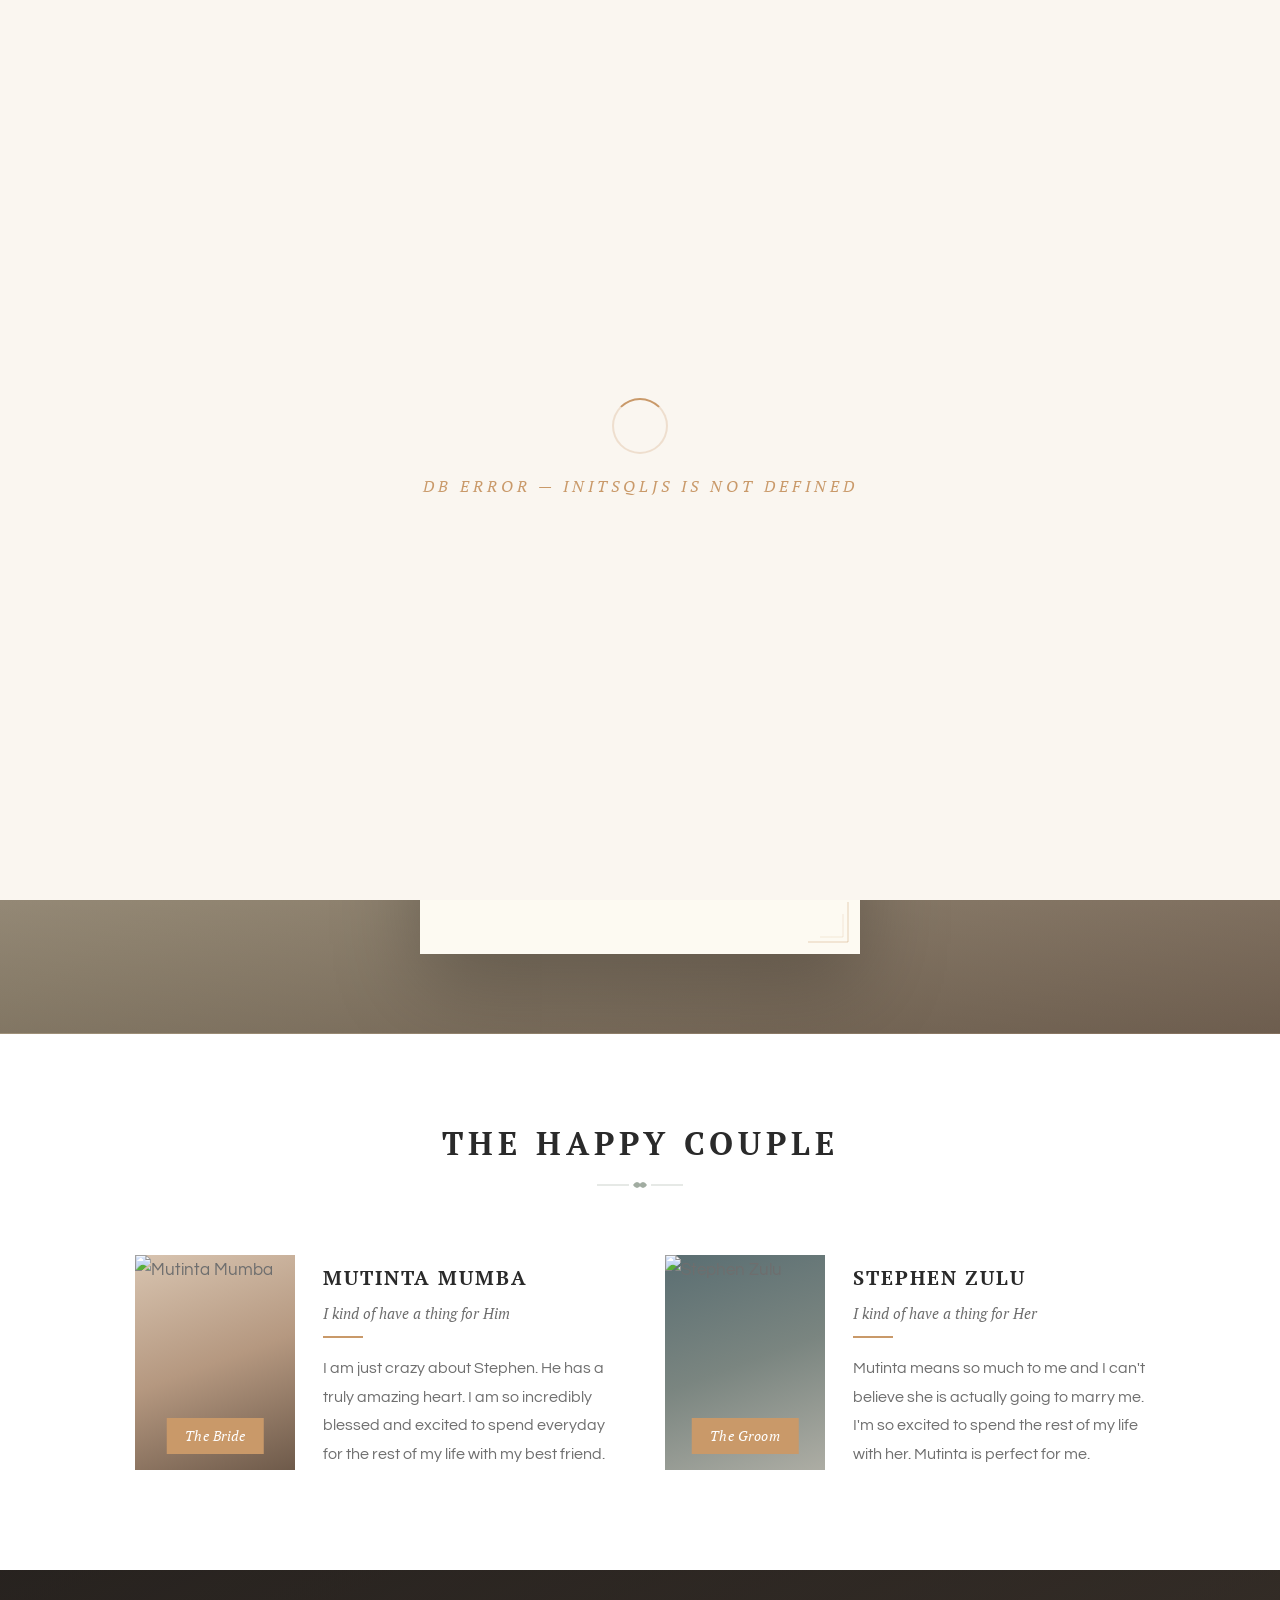
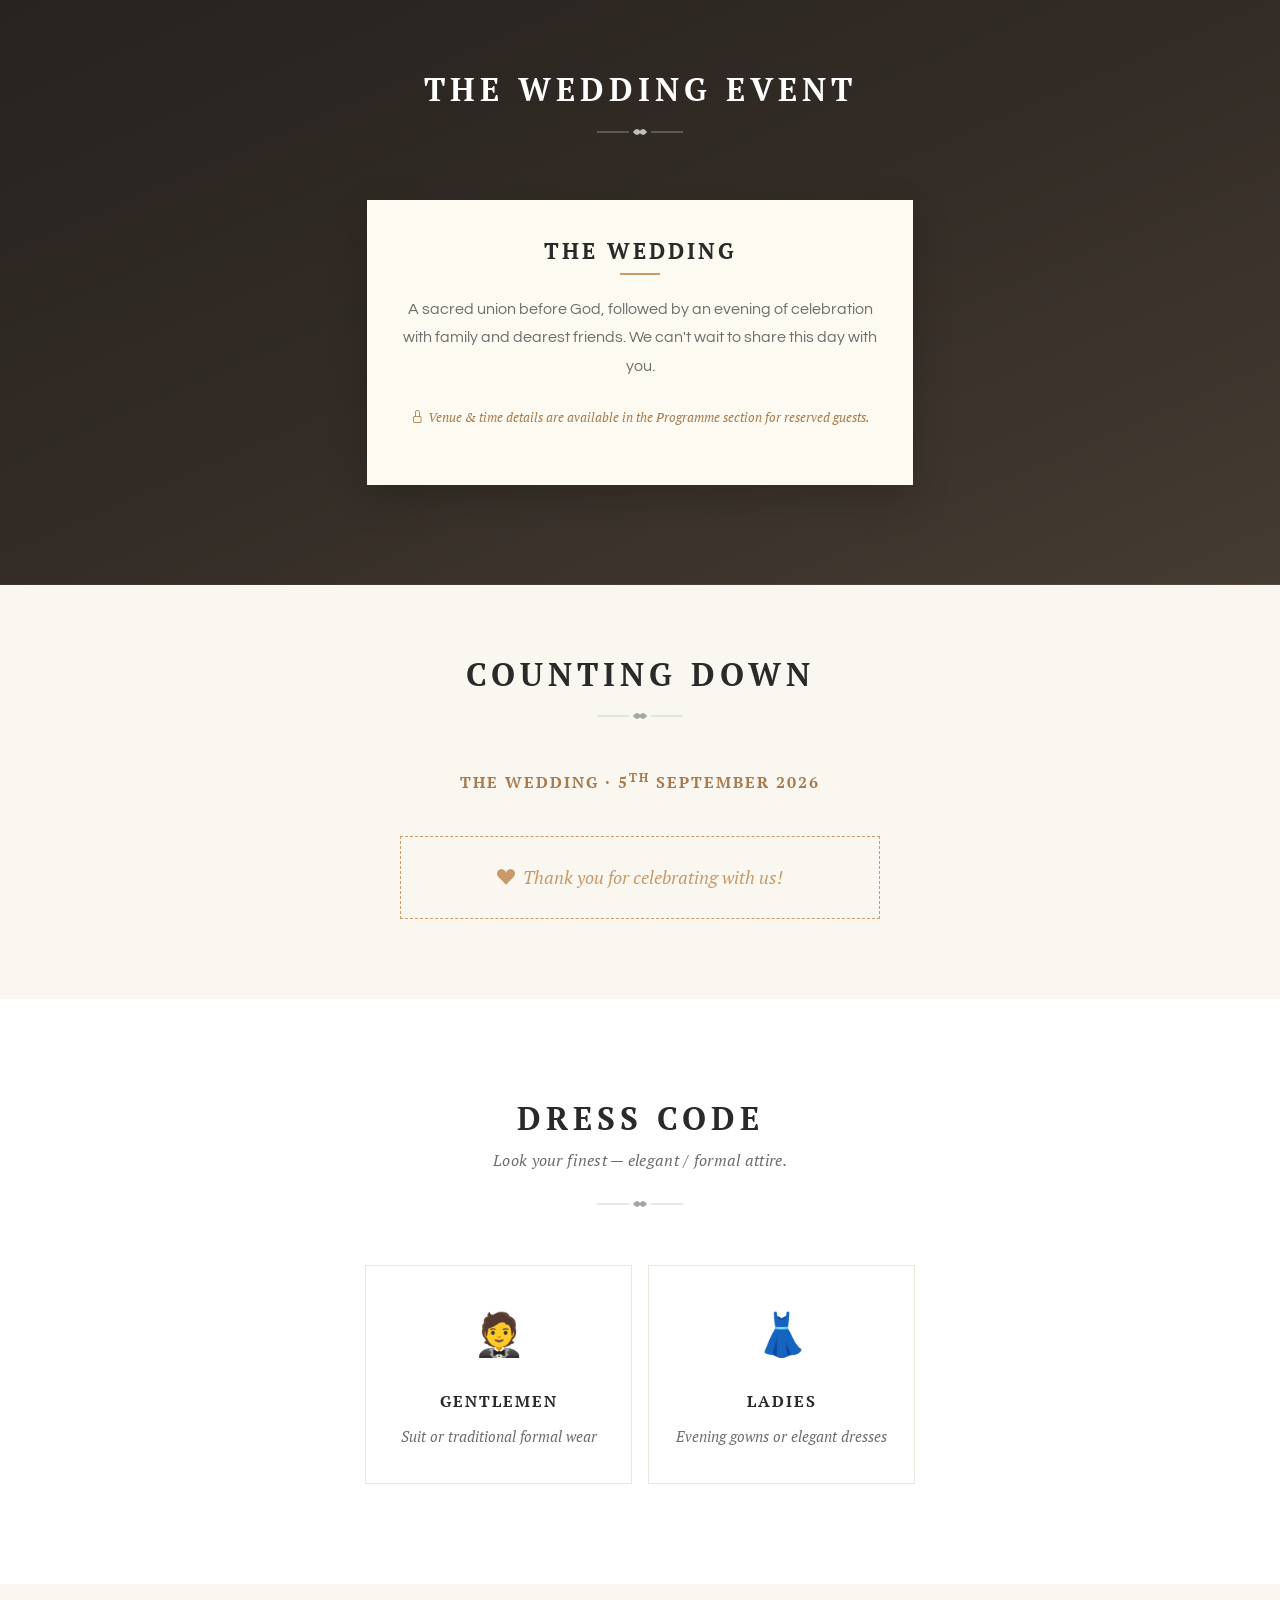
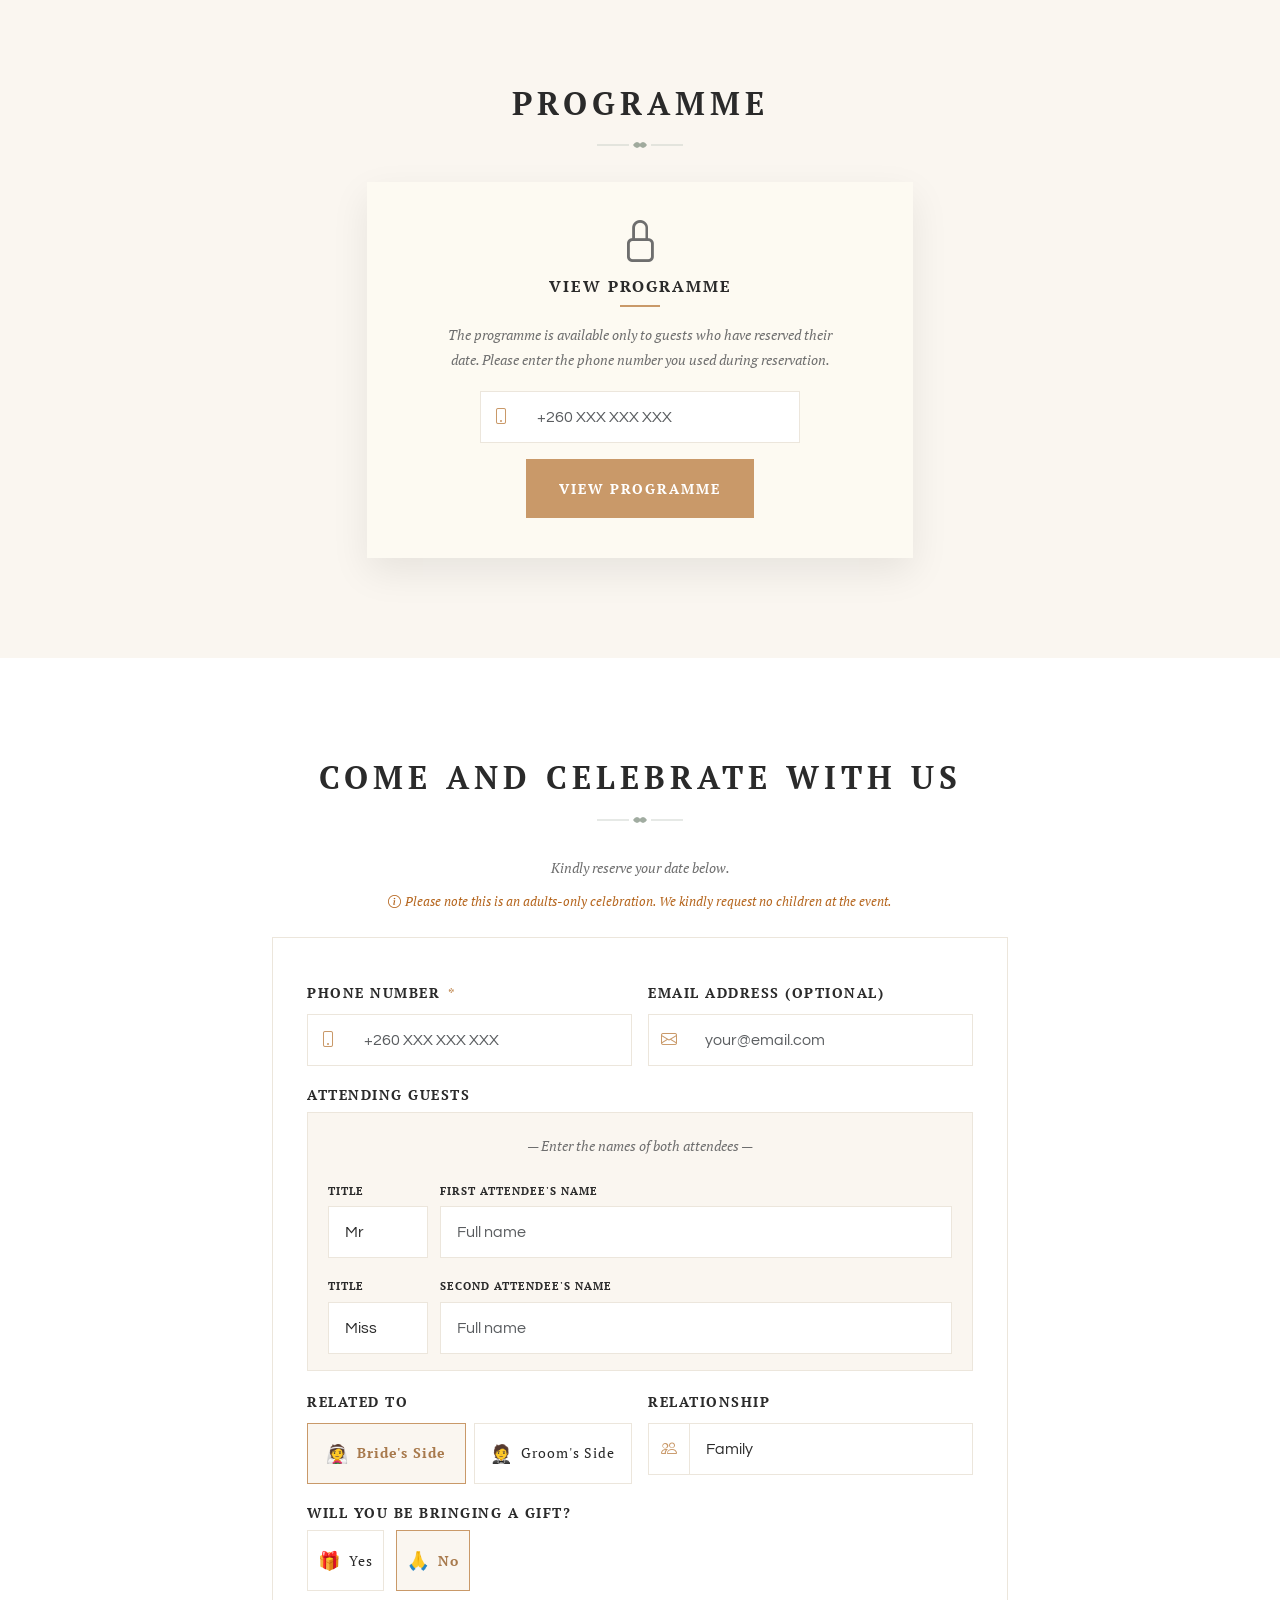
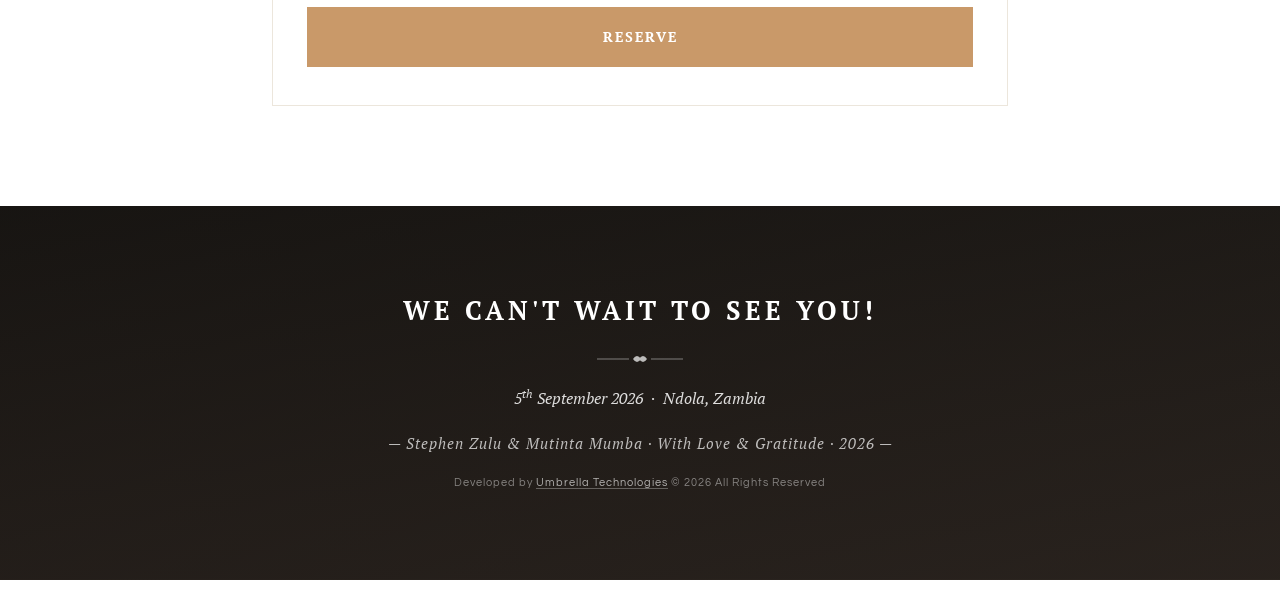
==== index.html @ ab53c2b1 "footer update" ====
<!DOCTYPE html>
<html lang="en">
<head>
<meta charset="UTF-8"/>
<meta name="viewport" content="width=device-width, initial-scale=1.0"/>
<title>Stephen &amp; Mutinta — We Are Getting Married</title>

<!-- Favicon -->
<link rel="icon" type="image/svg+xml" href="data:image/svg+xml,%3Csvg xmlns='http://www.w3.org/2000/svg' viewBox='0 0 64 64'%3E%3Crect width='64' height='64' rx='8' fill='%23faf6f0'/%3E%3Cpath d='M16,18 C12,18 9,21 9,25 C9,29 13,31 17,32 C21,33 24,35 24,39 C24,43 21,45 17,45 C14,45 11,43 10,40' fill='none' stroke='%23c99969' stroke-width='3.2' stroke-linecap='round'/%3E%3Cline x1='31' y1='18' x2='31' y2='46' stroke='%23c99969' stroke-width='3.2' stroke-linecap='round'/%3E%3Cpath d='M31,18 L38,30 L45,18' fill='none' stroke='%23c99969' stroke-width='3' stroke-linecap='round' stroke-linejoin='round'/%3E%3Cline x1='45' y1='18' x2='45' y2='46' stroke='%23c99969' stroke-width='3.2' stroke-linecap='round'/%3E%3C/svg%3E"/>

<meta name="theme-color" content="#faf6f0"/>
<meta name="apple-mobile-web-app-title" content="S &amp; M 2026"/>

<!-- Fonts: PT Serif (display) + Questrial (body) + Sacramento (signature script logo) -->
<link rel="preconnect" href="https://fonts.googleapis.com"/>
<link rel="preconnect" href="https://fonts.gstatic.com" crossorigin/>
<link href="https://fonts.googleapis.com/css2?family=PT+Serif:ital,wght@0,400;0,700;1,400;1,700&family=Questrial&family=Sacramento&display=swap" rel="stylesheet"/>
<!-- Bootstrap 5 -->
<link href="https://cdn.jsdelivr.net/npm/bootstrap@5.3.3/dist/css/bootstrap.min.css" rel="stylesheet"/>
<link href="https://cdn.jsdelivr.net/npm/bootstrap-icons@1.11.3/font/bootstrap-icons.min.css" rel="stylesheet"/>
<!-- Wedding Styles -->
<link rel="stylesheet" href="wedding.css"/>
</head>
<body>

<div class="petals" id="petals"></div>

<div id="loading-overlay">
  <div class="loader-ring"></div>
  <div class="loader-text">Initialising</div>
</div>

<!-- ══════════════════════════════════════
  PAGE: LANDING — One-Page Scroll
══════════════════════════════════════ -->
<div class="page active" id="page-landing">

  <!-- ═════ FIXED TOP NAVBAR — script logo center, links flanking ═════ -->
  <header class="dahlia-nav fixed-top" id="dahlia-nav">
    <div class="container-fluid px-3 px-lg-4">
      <div class="d-flex align-items-center justify-content-between" style="height:78px;gap:16px;">

        <!-- Left links (desktop) -->
        <nav class="dn-links d-none d-lg-flex align-items-center" style="flex:1;justify-content:flex-end;">
          <a href="#the-couple" class="dn-link active">The Couple</a>
          <a href="#the-wedding-event" class="dn-link">Event</a>
        </nav>

        <!-- Centered script logo -->
        <a href="#hero" class="dn-logo">
          We <span class="logo-tiny">are</span>
          <svg class="logo-mini-leaf" width="22" height="14" viewBox="0 0 22 14" aria-hidden="true">
            <g fill="#9ab09a" opacity=".75">
              <path d="M2,7 Q5,2 9,7 Q5,12 2,7 Z"/>
              <path d="M9,7 Q12,2 16,7 Q12,12 9,7 Z"/>
              <path d="M16,7 Q19,2 21,7 Q19,12 16,7 Z"/>
            </g>
          </svg>
          getting <em style="font-style:italic;">Married</em>
        </a>

        <!-- Right links (desktop) -->
        <nav class="dn-links d-none d-lg-flex align-items-center" style="flex:1;justify-content:flex-start;">
          <a href="#dress-code" class="dn-link">Dress Code</a>
          <a href="#programme-section" class="dn-link">Programme</a>
          <a href="#rsvp-section" class="dn-link">RSVP</a>
        </nav>

        <button class="dn-toggler d-lg-none" id="dn-toggler" aria-label="Menu" onclick="toggleNav()">
          <span></span><span></span><span></span>
        </button>
      </div>
    </div>
    <!-- Mobile dropdown -->
    <div class="dn-mobile" id="dn-mobile">
      <a href="#the-couple" onclick="closeNav()">The Couple</a>
      <a href="#the-wedding-event" onclick="closeNav()">Event</a>
      <a href="#dress-code" onclick="closeNav()">Dress Code</a>
      <a href="#programme-section" onclick="closeNav()">Programme</a>
      <a href="#rsvp-section" onclick="closeNav()">RSVP</a>
    </div>
  </header>

  <!-- ═════ HERO — invitation card with hexagonal photo ═════ -->
  <section id="hero" class="dahlia-hero">
    <div class="hero-container">
      <div class="hero-card">

        <!-- Two-laurel divider -->
        <div class="laurel-divider">
          <svg viewBox="0 0 90 14" aria-hidden="true">
            <g fill="#9ab09a" opacity=".75">
              <path d="M30,7 Q34,2 38,7 Q34,12 30,7 Z"/>
              <path d="M38,7 Q42,2 46,7 Q42,12 38,7 Z"/>
              <path d="M46,7 Q50,2 54,7 Q50,12 46,7 Z"/>
              <path d="M54,7 Q58,2 62,7 Q58,12 54,7 Z"/>
            </g>
            <path d="M2,7 L26,7 M64,7 L88,7" stroke="#c0c8c0" stroke-width=".7" fill="none"/>
          </svg>
        </div>

        <!-- Hexagonal photo with painted brushstroke backdrop -->
        <div class="couple-photo-hex">

          <!-- Brushstroke backdrop -->
          <svg class="brush" viewBox="0 0 215 235" aria-hidden="true" preserveAspectRatio="xMidYMid meet">
            <defs>
              <filter id="rough" x="-20%" y="-20%" width="140%" height="140%">
                <feTurbulence type="fractalNoise" baseFrequency=".9" numOctaves="2" seed="3"/>
                <feDisplacementMap in="SourceGraphic" scale="3"/>
              </filter>
            </defs>
            <g filter="url(#rough)" fill="#aac0c0" opacity=".55">
              <path d="M30,30 C20,55 18,90 25,130 C32,165 50,200 95,205 C140,210 175,180 185,140 C195,100 188,60 165,40 C140,18 100,15 60,20 C45,22 35,25 30,30 Z"/>
            </g>
            <g fill="#aac0c0" opacity=".4">
              <path d="M40,40 C32,65 30,95 38,128 C46,158 65,188 100,190 C135,192 165,165 172,135 C179,105 173,72 155,55 C135,38 105,38 70,42 C55,42 45,40 40,40 Z"/>
            </g>
          </svg>

          <!-- Hex frame with photo -->
          <div class="hex-frame">
            <div class="hex-img" id="hero-couple-photo">
              <img src="img/hero.jpg" alt="Stephen and Mutinta" loading="eager"/>
            </div>
          </div>

          <!-- Tiny scattered hearts -->
          <div class="tiny-hearts" aria-hidden="true">
            <span class="h1"><i class="bi bi-suit-heart-fill"></i></span>
            <span class="h2"><i class="bi bi-suit-heart-fill"></i></span>
            <span class="h3"><i class="bi bi-suit-heart-fill"></i></span>
            <span class="h4"><i class="bi bi-suit-heart-fill"></i></span>
            <span class="h5"><i class="bi bi-suit-heart-fill"></i></span>
          </div>
        </div>

        <!-- Couple names with ampersand ornament -->
        <div class="couple-names-row">
          <h2>Stephen</h2>
          <span class="couple-amp-orn" aria-label="and">
            <svg viewBox="0 0 38 28" aria-hidden="true">
              <g fill="none" stroke="#c99969" stroke-width="1" stroke-linecap="round">
                <path d="M4,14 Q9,8 14,14 Q9,20 4,14 Z" fill="#c99969" opacity=".55"/>
                <path d="M24,14 Q29,8 34,14 Q29,20 24,14 Z" fill="#c99969" opacity=".55"/>
                <path d="M14,14 L24,14" stroke-width="1.5"/>
              </g>
            </svg>
          </span>
          <h2>Mutinta</h2>
        </div>

        <p class="hero-tagline">
           wedding ceremony &amp; reception.
        </p>

        <!-- Filigree ornament -->
        <div class="filigree-divider">
          <svg viewBox="0 0 100 18" aria-hidden="true">
            <g fill="none" stroke="#c99969" stroke-width=".8" stroke-linecap="round">
              <path d="M10,9 Q22,2 34,9 Q46,16 50,9 Q54,2 66,9 Q78,16 90,9"/>
              <circle cx="50" cy="9" r="1.5" fill="#c99969"/>
            </g>
          </svg>
        </div>

        <p class="text-center mt-3" style="font-family:'PT Serif',serif;font-style:italic;font-size:13px;color:var(--gold-dark);letter-spacing:1.5px;">
          5<sup>th</sup> September 2026 &nbsp;·&nbsp; Lusaka
        </p>

      </div>
    </div>
  </section>

  <!-- ═════ THE HAPPY COUPLE ═════ -->
  <section class="wsection" id="the-couple">
    <div class="container">
      <div class="row mb-2">
        <div class="col-12 text-center">
          <h2 class="section-title">The Happy Couple</h2>
         <span class="section-divider"><i></i></span>
        </div>
      </div>

      <div class="couple-pair-row">

        <!-- BRIDE block (left) -->
        <div class="couple-block">
          <div class="couple-block-img bride">
            <img src="img/bride.jpg" alt="Mutinta Mumba" loading="lazy"/>
            <span class="badge-role">The Bride</span>
          </div>
          <div class="couple-block-text">
            <div class="couple-name-h">Mutinta Mumba</div>
            <div class="couple-tag-i">I kind of have a thing for Him</div>
            <span class="couple-rule"></span>
            <p class="couple-bio">
              I am just crazy about Stephen. He has a truly amazing heart. I am so incredibly blessed and excited
              to spend everyday for the rest of my life with my best friend.
            </p>
          </div>
        </div>

        <!-- GROOM block (right) -->
        <div class="couple-block">
          <div class="couple-block-img groom">
            <img src="img/groom.jpg" alt="Stephen Zulu" loading="lazy"/>
            <span class="badge-role">The Groom</span>
          </div>
          <div class="couple-block-text">
            <div class="couple-name-h">Stephen Zulu</div>
            <div class="couple-tag-i">I kind of have a thing for Her</div>
            <span class="couple-rule"></span>
            <p class="couple-bio">
              Mutinta means so much to me and I can't believe she is actually going to marry me. I'm so excited
              to spend the rest of my life with her. Mutinta is perfect for me.
            </p>
          </div>
        </div>

      </div>
    </div>
  </section>

  <!-- ═════ THE WEDDING EVENT — full-bleed dark photo, white cards ═════ -->
  <section class="wsection-hero" id="the-wedding-event">
    <div class="container position-relative" style="z-index:2;">
      <div class="row mb-5">
        <div class="col-12 text-center">
          <h2 class="section-title">The Wedding Event</h2>
         <span class="section-divider divider-light"><i></i></span>
        </div>
      </div>

      <div class="row g-4 justify-content-center">

        <div class="col-md-7 col-lg-6">
          <div class="event-card">
            <h3 class="event-card-title">The Wedding</h3>
            <span class="event-card-rule"></span>
            <p class="event-card-sub">
              A sacred union before God, followed by an evening of celebration with family
              and dearest friends. We can't wait to share this day with you.
            </p>

            <p class="font-alt fst-italic mt-2" style="font-size:13px;color:var(--gold-dark);">
              <i class="bi bi-lock me-1"></i>Venue &amp; time details are available in the Programme section for reserved guests.
            </p>
          </div>
        </div>

      </div>
    </div>
  </section>

  <!-- ═════ COUNTDOWN STRIP — wedding day ═════ -->
  <section class="dh-countdown-strip">
    <div class="container">
      <div class="row">
        <div class="col-12 text-center">
          <h2 class="section-title">Counting Down</h2>
          <span class="section-divider"><i></i></span>
        </div>
      </div>

      <!-- Wedding countdown -->
      <div class="row mt-4">
        <div class="col-12 text-center">
          <div class="countdown-event-label">The Wedding &middot; 5<sup>th</sup> September 2026</div>
        </div>
        <div class="col-12">
          <div class="countdown-wrap" id="countdown-wrap-wedding">
            <div class="countdown-box"><div class="countdown-num" id="cd-w-days">--</div><div class="countdown-label">Days</div></div>
            <div class="countdown-box"><div class="countdown-num" id="cd-w-hours">--</div><div class="countdown-label">Hours</div></div>
            <div class="countdown-box"><div class="countdown-num" id="cd-w-mins">--</div><div class="countdown-label">Minutes</div></div>
            <div class="countdown-box"><div class="countdown-num" id="cd-w-secs">--</div><div class="countdown-label">Seconds</div></div>
          </div>
          <div class="countdown-passed" id="cd-w-passed" style="display:none;">
            <i class="bi bi-suit-heart-fill me-2"></i>Thank you for celebrating with us!
          </div>
        </div>
      </div>

    </div>
  </section>

  <!-- ═════ DRESS CODE ═════ -->
  <section class="wsection" id="dress-code">
    <div class="container">
      <div class="row mb-2">
        <div class="col-12 text-center">
          <h2 class="section-title">Dress Code</h2>
          <span class="section-eyebrow d-block mt-2">Look your finest — elegant / formal attire.</span>
          <span class="section-divider"><i></i></span>
        </div>
      </div>
      <div class="row justify-content-center g-3 mt-4">
        <div class="col-6 col-md-4 col-lg-3">
          <div class="dress-card">
            <span class="dress-icon">🤵</span>
            <span class="dress-title">Gentlemen</span>
            <span class="dress-desc">Suit or traditional formal wear</span>
          </div>
        </div>
        <div class="col-6 col-md-4 col-lg-3">
          <div class="dress-card">
            <span class="dress-icon">👗</span>
            <span class="dress-title">Ladies</span>
            <span class="dress-desc">Evening gowns or elegant dresses</span>
          </div>
        </div>
      </div>
    </div>
  </section>

  <!-- ═════ PROGRAMME ═════ -->
  <section class="wsection wsection-cream" id="programme-section">
    <div class="container">
      <div class="row mb-2">
        <div class="col-12 text-center">
          <h2 class="section-title">Programme</h2>
          <span class="section-divider"><i></i></span>
        </div>
      </div>

      <!-- Phone verification gate -->
      <div id="programme-gate" class="row justify-content-center mt-3">
        <div class="col-md-8 col-lg-6">
          <div class="programme-card text-center">
            <div style="font-size:42px;line-height:1;margin-bottom:12px;"><i class="bi bi-lock"></i></div>
            <h3 class="programme-card-title" style="font-size:16px;letter-spacing:2px;">View Programme</h3>
            <span class="programme-card-rule"></span>
            <p class="font-alt fst-italic" style="font-size:13.5px;color:var(--body-text);max-width:400px;margin:0 auto 18px;">
              The programme is available only to guests who have reserved their date. Please enter the phone number you used during reservation.
            </p>
            <div class="msg error mb-3" id="prog-error"></div>
            <div class="input-group mb-3" style="max-width:320px;margin:0 auto;">
              <span class="input-group-text"><i class="bi bi-phone"></i></span>
              <input type="tel" class="form-control" id="prog-phone" placeholder="+260 XXX XXX XXX"/>
            </div>
            <button class="btn-wedding" onclick="handleViewProgramme()">View Programme</button>
          </div>
        </div>
      </div>

      <!-- Programme content (hidden until verified) -->
      <div id="programme-content" class="row g-4 justify-content-center mt-3" style="display:none;">

        <div class="col-12 text-center mb-2">
          <p class="font-alt fst-italic" style="font-size:13.5px;color:var(--body-text);">
            Welcome, <strong id="prog-guest-name">Guest</strong>. Here is the programme for the day.
          </p>
          <button class="btn-outline-sm" onclick="handleLockProgramme()"><i class="bi bi-lock me-1"></i>Lock</button>
        </div>

        <!-- Marriage Ceremony Programme -->
        <div class="col-md-6 col-lg-5">
          <div class="programme-card">
            <h3 class="programme-card-title">Marriage Ceremony</h3>
            <span class="programme-card-rule"></span>
            <p class="programme-couple-names">Stephen Zulu &amp; Mutinta Mumba</p>

            <div class="programme-meta">
              <div><i class="bi bi-calendar-event me-1"></i>5<sup>th</sup> September 2025</div>
              <div><i class="bi bi-clock me-1"></i>09:00 hrs</div>
            </div>

            <div class="programme-venue">
              <div><i class="bi bi-geo-alt me-1"></i>Reformed Church of Zambia, Ndola</div>
            </div>

            <div class="programme-theme">
              <em>"Two Hearts, One Love, One Journey in God"</em>
            </div>

            <div class="programme-heading"><span>Order of Ceremony</span></div>

            <ul class="programme-list">
              <li><span class="prog-item">Arrival of Guests</span><span class="prog-time">09:00 hrs</span></li>
              <li><span class="prog-item">Processional (Entrance of Bridal Party)</span><span class="prog-time">09:15 hrs</span></li>
              <li><span class="prog-item">Opening Prayer</span><span class="prog-time">09:15 hrs</span></li>
              <li><span class="prog-item">Welcome Remarks</span><span class="prog-time">09:20 hrs</span></li>
              <li><span class="prog-item">Praise &amp; Worship</span><span class="prog-time">09:25 hrs</span></li>
              <li><span class="prog-item">Scripture Reading</span><span class="prog-time">09:30 hrs</span></li>
              <li><span class="prog-item">Marriage Exhortation</span><span class="prog-time">09:45 hrs</span></li>
              <li><span class="prog-item">Declaration of Intent</span><span class="prog-time">09:50 hrs</span></li>
              <li><span class="prog-item">Exchange of Vows &amp; Rings</span><span class="prog-time">10:00 hrs</span></li>
              <li><span class="prog-item">Pronouncement of Blessing</span><span class="prog-time">10:10 hrs</span></li>
              <li><span class="prog-item">Signing of Certificate</span><span class="prog-time">10:15 hrs</span></li>
              <li><span class="prog-item">Vote of Thanks</span><span class="prog-time">10:20 hrs</span></li>
              <li><span class="prog-item">Closing Prayer &amp; Benediction</span><span class="prog-time">10:25 hrs</span></li>
            </ul>
          </div>
        </div>

        <!-- Come Together Programme -->
        <div class="col-md-6 col-lg-5">
          <div class="programme-card">
            <h3 class="programme-card-title">Come Together</h3>
            <span class="programme-card-rule"></span>
            <p class="programme-couple-names">Stephen Zulu &amp; Mutinta Mumba</p>

            <div class="programme-meta">
              <div><i class="bi bi-calendar-event me-1"></i>5<sup>th</sup> September 2025</div>
              <div><i class="bi bi-clock me-1"></i>16:00 hrs</div>
            </div>

            <div class="programme-theme">
              <em>"Two Families, One Love, One Future"</em>
            </div>

            <div class="programme-heading"><span>Order of Program</span></div>

            <ul class="programme-list">
              <li><span class="prog-item">Arrival of Guests</span><span class="prog-time">16:00 hrs</span></li>
              <li><span class="prog-item">Opening Prayer</span><span class="prog-time">16:30 hrs</span></li>
              <li><span class="prog-item">Welcome Remarks</span><span class="prog-time">16:40 hrs</span></li>
              <li><span class="prog-item">Introduction of Families</span><span class="prog-time">16:50 hrs</span></li>
              <li><span class="prog-item">Ice Breaker / Interaction Session</span><span class="prog-time">17:20 hrs</span></li>
              <li><span class="prog-item">Short Word / Encouragement</span><span class="prog-time">17:50 hrs</span></li>
              <li><span class="prog-item">Cultural Exchange / Traditions</span><span class="prog-time">18:10 hrs</span></li>
              <li><span class="prog-item">Open Floor (Messages &amp; Well Wishes)</span><span class="prog-time">18:30 hrs</span></li>
              <li><span class="prog-item">Dinner / Refreshments</span><span class="prog-time">19:00 hrs</span></li>
              <li><span class="prog-item">Couple Appreciation / Gift Presentation</span><span class="prog-time">20:00 hrs</span></li>
              <li><span class="prog-item">Vote of Thanks</span><span class="prog-time">20:20 hrs</span></li>
              <li><span class="prog-item">Closing Prayer</span><span class="prog-time">20:30 hrs</span></li>
              <li><span class="prog-item">Fellowship &amp; Networking</span><span class="prog-time">20:40 hrs</span></li>
            </ul>
          </div>
        </div>

      </div>
    </div>
  </section>

  <!-- ═════ RSVP / RESERVE A DATE ═════ -->
  <section class="wsection" id="rsvp-section">
    <div class="container">
      <div class="row mb-2">
        <div class="col-12 text-center">
          <h2 class="section-title">Come and Celebrate With Us</h2>
         <span class="section-divider"><i></i></span>
          <p class="font-alt fst-italic mt-3" style="font-size:13.5px;color:var(--body-text);max-width:540px;margin:14px auto 0;">
            Kindly reserve your date below.
          </p>
          <p class="font-alt fst-italic mt-2" style="font-size:13px;color:#b5651d;max-width:540px;margin:6px auto 0;">
            <i class="bi bi-info-circle me-1"></i>Please note this is an adults-only celebration. We kindly request no children at the event.
          </p>
        </div>
      </div>

      <div class="row justify-content-center mt-4">
        <div class="col-md-10 col-lg-8">

          <div class="rsvp-card">

            <!-- ══ REGISTER PANE ══ -->
            <div class="rsvp-pane active" id="rsvp-pane-register">
              <div class="msg error mb-3" id="reg-error"></div>

              <div class="row g-3 mb-3">
                <div class="col-md-6">
                  <label class="form-label">Phone Number <span class="req">*</span></label>
                  <div class="input-group">
                    <span class="input-group-text"><i class="bi bi-phone"></i></span>
                    <input type="tel" class="form-control" id="reg-phone" placeholder="+260 XXX XXX XXX" required/>
                  </div>
                </div>
                <div class="col-md-6">
                  <label class="form-label">Email Address (Optional)</label>
                  <div class="input-group">
                    <span class="input-group-text"><i class="bi bi-envelope"></i></span>
                    <input type="email" class="form-control" id="reg-email" placeholder="your@email.com" />
                  </div>
                </div>
              </div>

              <label class="form-label d-block mb-1">Attending Guests</label>
              <div class="attendees-block mb-3">
                <span class="att-heading">— Enter the names of both attendees —</span>
                <div class="attendee-row">
                  <div>
                    <label class="form-label">Title</label>
                    <select class="form-select form-select-sm" id="att1-title">
                      <option value="Mr">Mr</option><option value="Mrs">Mrs</option>
                      <option value="Miss">Miss</option><option value="Dr">Dr</option><option value="Prof">Prof</option>
                    </select>
                  </div>
                  <div>
                    <label class="form-label">First Attendee's Name</label>
                    <input type="text" class="form-control form-control-sm" id="att1-name" placeholder="Full name"/>
                  </div>
                </div>
                <div class="attendee-row">
                  <div>
                    <label class="form-label">Title</label>
                    <select class="form-select form-select-sm" id="att2-title">
                      <option value="Mr">Mr</option><option value="Mrs">Mrs</option>
                      <option value="Miss" selected>Miss</option><option value="Dr">Dr</option><option value="Prof">Prof</option>
                    </select>
                  </div>
                  <div>
                    <label class="form-label">Second Attendee's Name</label>
                    <input type="text" class="form-control form-control-sm" id="att2-name" placeholder="Full name"/>
                  </div>
                </div>
              </div>

              <div class="row g-3 mb-3">
                <div class="col-md-6">
                  <label class="form-label">Related To</label>
                  <div class="relation-side">
                    <label class="side-opt">
                      <input type="radio" name="relation-side" value="bride" checked/>
                      <span class="side-card"><span class="side-icon">👰</span>Bride's Side</span>
                    </label>
                    <label class="side-opt">
                      <input type="radio" name="relation-side" value="groom"/>
                      <span class="side-card"><span class="side-icon">🤵</span>Groom's Side</span>
                    </label>
                  </div>
                </div>
                <div class="col-md-6">
                  <label class="form-label">Relationship</label>
                  <div class="input-group">
                    <span class="input-group-text"><i class="bi bi-people"></i></span>
                    <select class="form-select" id="reg-relation-type">
                      <option value="family">Family</option>
                      <option value="friend">Friend</option>
                      <option value="workmate">Workmate</option>
                    </select>
                  </div>
                </div>
              </div>

              <div class="mb-3">
                <label class="form-label d-block mb-1">Will you be bringing a gift?</label>
                <div class="gift-toggle">
                  <label class="side-opt">
                    <input type="radio" name="bringing-gift" value="yes"/>
                    <span class="side-card"><span class="side-icon">🎁</span>Yes</span>
                  </label>
                  <label class="side-opt">
                    <input type="radio" name="bringing-gift" value="no" checked/>
                    <span class="side-card"><span class="side-icon">🙏</span>No</span>
                  </label>
                </div>
                <div id="gift-description-wrap" style="display:none;" class="mt-2">
                  <input type="text" class="form-control form-control-sm" id="reg-gift-description" placeholder="Briefly describe the gift (optional)"/>
                </div>
              </div>

              <div class="d-flex flex-column gap-2">
                <button class="btn-wedding" onclick="handleRegister()">
                  Reserve
                </button>
              </div>
            </div>

            <!-- ══ SUCCESS PANE (post-reservation) ══ -->
            <div class="rsvp-pane" id="rsvp-pane-success">
              <div class="text-center">
                <div style="font-size:54px;line-height:1;margin-bottom:8px;">🎉</div>
                <h3 class="font-alt" style="font-weight:700;color:var(--ink);letter-spacing:2px;text-transform:uppercase;font-size:18px;">Date Reserved</h3>
                <span class="section-divider mt-2"><i></i></span>
                <p class="font-alt fst-italic mb-2 mt-3" style="color:var(--body-text);font-size:14px;">
                  Thank you — your date has been reserved. A confirmation has been sent to your email address.
                </p>
                <div id="email-status-box"></div>
                <p class="font-alt fst-italic mt-3 mb-0" style="color:var(--body-text);font-size:13px;">
                  We can't wait to celebrate with you on 5<sup>th</sup> September 2026.
                </p>
              </div>
            </div>

          </div>
        </div>
      </div>
    </div>
  </section>

  <!-- ═════ FOOTER — dark band with photo BG ═════ -->
  <footer class="dahlia-footer" id="footer">
    <div class="container text-center position-relative" style="z-index:2;">
      <div class="footer-wait">We Can't Wait to See You!</div>
      <span class="section-divider divider-light mt-2 mb-3"><i></i></span>
      <p class="footer-date">5<sup>th</sup> September 2026 &nbsp;·&nbsp; Ndola, Zambia</p>
      <p class="footer-tag mt-3">— Stephen Zulu &amp; Mutinta Mumba · With Love &amp; Gratitude · 2026 —</p>
      <p class="mt-3" style="font-size:11px;color:rgba(255,255,255,.45);letter-spacing:1px;">
        Developed by <a href="https://stephenzulu.github.io/umbrellatechnologies/" target="_blank" rel="noopener" style="color:rgba(255,255,255,.65);text-decoration:none;border-bottom:1px solid rgba(255,255,255,.3);transition:color .2s;" onmouseover="this.style.color='#c99969'" onmouseout="this.style.color='rgba(255,255,255,.65)'">Umbrella Technologies</a> &copy; 2026 All Rights Reserved
      </p>
    </div>
  </footer>

</div>


<!-- ══════════════════════════════════════════════════════════════════
  PAGE: GUEST PORTAL — Personalized post-login view
══════════════════════════════════════════════════════════════════ -->
<div class="page fullpage" id="page-details">
  <div class="details-page">

    <nav class="navbar details-navbar sticky-top">
      <div class="container-fluid">
        <div class="d-flex align-items-center justify-content-between w-100">
          <span class="navbar-brand">Stephen &amp; Mutinta</span>
          <div class="d-flex align-items-center gap-3">
            <span class="nav-user-text d-none d-sm-block" id="nav-user-name">Welcome, Guest</span>
            <button class="btn-signout" onclick="handleLogout()">
              Sign Out
            </button>
          </div>
        </div>
      </div>
    </nav>

    <!-- Welcome hero -->
    <section class="wsection-hero" style="min-height:auto;padding:80px 16px 60px;">
      <div class="container position-relative" style="z-index:2;">
        <div class="row justify-content-center">
          <div class="col-md-10 col-lg-9 col-xl-8">
            <div class="invitation-card">
              <span class="invitation-eyebrow">— Welcome, honoured guest —</span>
              <h1 class="invitation-names" style="font-size:30px;">
                <span id="detail-guest-name">Guest Name</span>
              </h1>
              <span class="section-divider mt-3"><i></i></span>
              <p class="invitation-date">You are invited · 5<sup>th</sup> September 2026 · Lusaka</p>

              <div class="text-center mt-3">
                <span class="contribution-badge" id="detail-contribution-badge">✓ Reserved</span>
              </div>
            </div>
          </div>
        </div>
      </div>
    </section>

    <!-- Your Party -->
    <section class="wsection wsection-cream">
      <div class="container">
        <div class="row mb-2">
          <div class="col-12 text-center">
            <h2 class="section-title">Your Party</h2>
            <span class="section-eyebrow d-block mt-2">Reserved in your name.</span>
            <span class="section-divider"><i></i></span>
          </div>
        </div>
        <div class="row justify-content-center mt-4">
          <div class="col-md-10 col-lg-8">
            <div class="bg-white p-4 p-md-5" style="border:1px solid var(--hairline);">
              <div class="att-display-row">
                <div class="att-avatar" id="att1-avatar">🤵</div>
                <div>
                  <span class="att-tag" id="detail-att1-title">Mr</span>
                  <div class="att-full-name mt-1" id="detail-att1-name">—</div>
                </div>
              </div>
              <div class="att-display-row">
                <div class="att-avatar" id="att2-avatar">👗</div>
                <div>
                  <span class="att-tag" id="detail-att2-title">Miss</span>
                  <div class="att-full-name mt-1" id="detail-att2-name">—</div>
                </div>
              </div>
            </div>
          </div>
        </div>
      </div>
    </section>

    <!-- Quick links back to scroll -->
    <section class="wsection">
      <div class="container">
        <div class="row mb-2">
          <div class="col-12 text-center">
            <h2 class="section-title">Wedding Details</h2>
            <span class="section-eyebrow d-block mt-2">Explore the full invitation.</span>
            <span class="section-divider"><i></i></span>
          </div>
        </div>
        <div class="row g-3 justify-content-center mt-4">
          <div class="col-6 col-md-4 col-lg-3">
            <a class="dress-card text-decoration-none d-block" href="javascript:void(0)" onclick="goToSection('the-couple')">
              <span class="dress-icon">💑</span>
              <span class="dress-title">The Couple</span>
              <span class="dress-desc">About Stephen &amp; Mutinta</span>
            </a>
          </div>
          <div class="col-6 col-md-4 col-lg-3">
            <a class="dress-card text-decoration-none d-block" href="javascript:void(0)" onclick="goToSection('the-wedding-event')">
              <span class="dress-icon">💒</span>
              <span class="dress-title">Wedding Day</span>
              <span class="dress-desc">Date, venue &amp; details</span>
            </a>
          </div>
          <div class="col-6 col-md-4 col-lg-3">
            <a class="dress-card text-decoration-none d-block" href="javascript:void(0)" onclick="goToSection('dress-code')">
              <span class="dress-icon">👔</span>
              <span class="dress-title">Dress Code</span>
              <span class="dress-desc">Elegant / formal</span>
            </a>
          </div>
        </div>
      </div>
    </section>

    <!-- Footer -->
    <div class="details-footer">
      <span class="section-divider mb-3" style="margin:0 auto 18px;"><i></i></span>
      <div class="footer-names">Stephen Zulu &amp; Mutinta Mumba</div>
      <div class="footer-tag">— With Love &amp; Gratitude · 2026 —</div>
    </div>

  </div>
</div>

<!-- Bootstrap 5 JS -->
<script src="https://cdn.jsdelivr.net/npm/bootstrap@5.3.3/dist/js/bootstrap.bundle.min.js"></script>
<!-- SQL.js -->
<script src="https://cdnjs.cloudflare.com/ajax/libs/sql.js/1.10.2/sql-wasm.js"></script>
<!-- Wedding Logic -->
<script src="wedding.js"></script>

<!-- One-page scroll behaviour, RSVP tabs, countdown, nav scroll-spy -->
<script>
(function(){

  /* ── COUNTDOWN (Wedding only) ── */
  var WEDDING_DATE = new Date('2026-09-05T09:00:00+02:00').getTime();

  function paintCountdown(){
    var diff = WEDDING_DATE - Date.now();
    var wrap   = document.getElementById('countdown-wrap-wedding');
    var passed = document.getElementById('cd-w-passed');

    if (diff <= 0) {
      if (wrap)   wrap.style.display = 'none';
      if (passed) passed.style.display = 'block';
      return;
    }

    var days = Math.floor(diff / 86400000);
    var hrs  = Math.floor((diff % 86400000) / 3600000);
    var mins = Math.floor((diff % 3600000) / 60000);
    var secs = Math.floor((diff % 60000) / 1000);
    var d = document.getElementById('cd-w-days');
    var h = document.getElementById('cd-w-hours');
    var m = document.getElementById('cd-w-mins');
    var s = document.getElementById('cd-w-secs');
    if (d) d.textContent = String(days).padStart(2,'0');
    if (h) h.textContent = String(hrs).padStart(2,'0');
    if (m) m.textContent = String(mins).padStart(2,'0');
    if (s) s.textContent = String(secs).padStart(2,'0');
  }

  paintCountdown(); setInterval(paintCountdown, 1000);

  /* ── MOBILE NAV TOGGLE ── */
  window.toggleNav = function(){
    document.getElementById('dn-mobile')?.classList.toggle('open');
    document.getElementById('dn-toggler')?.classList.toggle('active');
  };
  window.closeNav = function(){
    document.getElementById('dn-mobile')?.classList.remove('open');
    document.getElementById('dn-toggler')?.classList.remove('active');
  };

  /* ── RSVP TAB SWITCHER ── */
  window.switchRsvpTab = function(name){
    document.querySelectorAll('.rsvp-tab').forEach(function(t){
      t.classList.toggle('active', t.getAttribute('data-tab') === name);
    });
    document.querySelectorAll('.rsvp-pane').forEach(function(p){ p.classList.remove('active'); });
    document.getElementById('rsvp-pane-' + name)?.classList.add('active');

    // hide register tab when showing success
    if (name === 'success') {
      document.querySelector('.rsvp-tabs')?.classList.add('rsvp-tabs-hidden');
    } else {
      document.querySelector('.rsvp-tabs')?.classList.remove('rsvp-tabs-hidden');
    }

    // smooth-scroll to the rsvp section
    var sec = document.getElementById('rsvp-section');
    if (sec) sec.scrollIntoView({ behavior:'smooth', block:'start' });
  };

  /* ── INTERCEPT showPage() FOR REMOVED PAGES ── */
  var _origShowPage = window.showPage;
  window.showPage = function(id){
    if (id === 'page-success') { window.switchRsvpTab('success'); return; }
    if (id === 'page-register') { window.switchRsvpTab('register'); return; }
    if (id === 'page-login')    { window.switchRsvpTab('login');    return; }
    if (typeof _origShowPage === 'function') return _origShowPage(id);
  };

  /* ── GO TO SECTION (from portal page back to landing) ── */
  window.goToSection = function(id){
    window.showPage('page-landing');
    setTimeout(function(){
      document.getElementById(id)?.scrollIntoView({ behavior:'smooth', block:'start' });
    }, 60);
  };

  /* ── NAV SCROLL-SPY ── */
  function updateNavActive(){
    var sections = ['the-couple','the-wedding-event','dress-code','rsvp-section'];
    var fromTop = window.scrollY + 130;
    var current = null;
    sections.forEach(function(id){
      var el = document.getElementById(id);
      if (el && el.offsetTop <= fromTop) current = id;
    });
    document.querySelectorAll('.dn-link').forEach(function(a){
      var href = a.getAttribute('href') || '';
      a.classList.toggle('active', href === '#' + current);
    });
    var nav = document.getElementById('dahlia-nav');
    if (nav) nav.classList.toggle('scrolled', window.scrollY > 60);
  }
  window.addEventListener('scroll', updateNavActive, { passive: true });
  document.addEventListener('DOMContentLoaded', updateNavActive);

  /* ── SMOOTH ANCHOR SCROLLING with navbar offset ── */
  document.addEventListener('click', function(e){
    var a = e.target.closest('a[href^="#"]');
    if (!a) return;
    var href = a.getAttribute('href');
    if (href.length < 2) return;
    var target = document.getElementById(href.slice(1));
    if (!target) return;
    e.preventDefault();
    var offset = 80;
    var y = target.getBoundingClientRect().top + window.scrollY - offset;
    window.scrollTo({ top: y, behavior: 'smooth' });
    if (document.getElementById('dn-mobile')?.classList.contains('open')) closeNav();
  });

})();
</script>

</body>
</html>
---- wedding.css ----
/* ══════════════════════════════════════════════════════════════════
   Stephen & Mutinta — Wedding RSVP
   wedding.css  |  Demo-Inspired Theme — "We are getting Married"
   PT Serif (display) · Questrial (body) · Sacramento (script logo)
══════════════════════════════════════════════════════════════════ */

/* ── DESIGN TOKENS ── */
:root {
  --bs-body-font-family: 'Questrial', sans-serif;

  /* Demo palette — warm gold accent on cream/white */
  --primary:        #6D8A91;   /* sage-blue – kept for nav active state */
  --primary-dark:   #54707a;
  --gold:           #c99969;   /* the demo's signature warm gold */
  --gold-light:     #d9b388;
  --gold-dark:      #a87a4d;
  --secondary:      #c99969;
  --secondary-dark: #a87a4d;
  --secondary-2:    #E8EDE6;
  --cream:          #faf6f0;
  --bone:           #f9f6f1;
  --paper:          #ffffff;
  --ink:            #2a2a2a;       /* the demo's near-black headings */
  --body-text:      #6e6e6e;       /* the demo's body copy grey */
  --muted:          #999999;
  --soft-brown:     #6e6157;
  --hairline:       #ece6dc;
  --success:        #4a7c59;
  --error:          #dc3545;
}

/* ── BASE ── */
html { scroll-behavior: smooth; }
body {
  font-family: 'Questrial', sans-serif;
  background: var(--paper);
  color: var(--body-text);
  font-size: 17px;
  line-height: 1.85;
  min-height: 100vh;
  overflow-x: hidden;
}
.font-alt    { font-family: 'PT Serif', serif !important; }
.font-base   { font-family: 'Questrial', sans-serif !important; }
.font-script { font-family: 'Sacramento', cursive; }
.text-primary    { color: var(--gold) !important; }
.text-secondary  { color: var(--gold) !important; }
.bg-primary      { background: var(--gold) !important; }
.bg-secondary    { background: var(--gold) !important; }
.bg-cream        { background: var(--cream) !important; }
.bg-bone         { background: var(--bone) !important; }

a { color: var(--gold); text-decoration: none; transition: color .2s; }
a:hover { color: var(--gold-dark); }

/* ── LOADING OVERLAY ── */
#loading-overlay {
  position: fixed; inset: 0;
  background: var(--cream);
  display: flex; flex-direction: column; align-items: center; justify-content: center;
  z-index: 9999; transition: opacity .6s ease;
}
#loading-overlay.hidden { opacity: 0; pointer-events: none; }
.loader-ring {
  width: 56px; height: 56px;
  border: 2px solid rgba(201,153,105,.25);
  border-top-color: var(--gold);
  border-radius: 50%;
  animation: spin .9s linear infinite;
  margin-bottom: 18px;
}
@keyframes spin { to { transform: rotate(360deg); } }
.loader-text {
  font-family: 'PT Serif', serif;
  font-style: italic;
  font-size: 16px;
  letter-spacing: 4px;
  color: var(--gold);
  text-transform: uppercase;
}

/* ── PAGES (single-page card flow) ── */
.page { display: none; min-height: 100vh; position: relative; }
.page.active { display: block; }
.page.fullpage { display: none; }
.page.fullpage.active { display: block; padding: 0; }
@keyframes pageIn { from { opacity:0; transform:translateY(16px); } to { opacity:1; transform:translateY(0); } }
.page.active > *:not(.fixed-top):not(.dahlia-nav) { animation: pageIn .5s ease both; }

/* ══════════════════════════════════════════════════════════════════
   NAVIGATION — Top horizontal bar with centered script logo
   ══════════════════════════════════════════════════════════════════ */
.dahlia-nav {
  background: rgba(255,255,255,.97);
  backdrop-filter: blur(8px);
  border-bottom: 1px solid var(--hairline);
  z-index: 1000;
  transition: box-shadow .3s ease;
}
.dahlia-nav.scrolled { box-shadow: 0 4px 20px rgba(0,0,0,.06); }

/* Centred script logo */
.dn-logo {
  font-family: 'Sacramento', cursive;
  font-size: 38px;
  color: var(--ink);
  line-height: 1;
  white-space: nowrap;
  position: relative;
  padding: 0 14px;
  text-decoration: none;
}
.dn-logo:hover { color: var(--ink); }
.dn-logo .logo-mini-leaf {
  display: inline-block;
  margin: 0 4px;
  vertical-align: middle;
  opacity: .6;
}
.dn-logo .logo-tiny {
  font-family: 'PT Serif', serif;
  font-style: italic;
  font-size: 14px;
  letter-spacing: 1px;
  color: var(--body-text);
  vertical-align: super;
  margin: 0 2px;
}

/* Nav links — matches demo: small uppercase serif, gold underline on active */
.dn-links { gap: 30px; }
.dn-link {
  font-family: 'PT Serif', serif;
  font-size: 15px;
  letter-spacing: 1px;
  color: var(--body-text);
  text-decoration: none;
  padding: 6px 0;
  position: relative;
  transition: color .2s;
}
.dn-link:hover { color: var(--gold); }
.dn-link.active {
  color: var(--gold);
  border-bottom: 1.5px solid var(--gold);
}
.dn-link-cta {
  color: var(--ink);
}

.dn-toggler {
  display: flex; flex-direction: column; gap: 5px;
  background: none; border: none; padding: 8px; cursor: pointer;
}
.dn-toggler span {
  display: block; width: 26px; height: 2px;
  background: var(--ink); transition: all .25s;
}
.dn-toggler.active span:nth-child(1) { transform: translateY(7px) rotate(45deg); }
.dn-toggler.active span:nth-child(2) { opacity: 0; }
.dn-toggler.active span:nth-child(3) { transform: translateY(-7px) rotate(-45deg); }

.dn-mobile {
  position: absolute; top: 100%; left: 0; right: 0;
  background: var(--paper);
  border-top: 1px solid var(--hairline);
  border-bottom: 1px solid var(--hairline);
  display: none; flex-direction: column;
  box-shadow: 0 8px 24px rgba(0,0,0,.06);
}
.dn-mobile.open { display: flex; }
.dn-mobile a {
  font-family: 'PT Serif', serif;
  font-size: 16px;
  letter-spacing: 1px;
  color: var(--body-text);
  padding: 16px 24px;
  border-bottom: 1px solid var(--hairline);
  text-decoration: none;
}
.dn-mobile a:last-child { border-bottom: none; }
.dn-mobile a:hover { background: var(--bone); color: var(--gold); }

/* ══════════════════════════════════════════════════════════════════
   HERO — full-bleed photo + centered ivory invitation card
   ══════════════════════════════════════════════════════════════════ */
.dahlia-hero {
  position: relative;
  display: flex; align-items: flex-start; justify-content: center;
  padding: 100px 16px 80px;
  background-color: #b8a890;
  /* Hosted background image (Unsplash, free for commercial use) — pampas grass / dried florals.
     Light cream overlay keeps the ivory invitation card readable.
     If the network fails, the inline SVG gradient renders as a fallback. */
  background-image:
    linear-gradient(rgba(245,239,230,.35), rgba(45,40,35,.45)),
    url("https://images.unsplash.com/photo-1606800052052-a08af7148866?auto=format&fit=crop&w=1920&q=80"),
    url("data:image/svg+xml;utf8,%3Csvg xmlns='http://www.w3.org/2000/svg' viewBox='0 0 1600 900' preserveAspectRatio='xMidYMid slice'%3E%3Cdefs%3E%3ClinearGradient id='bg' x1='0' y1='0' x2='1' y2='1'%3E%3Cstop offset='0' stop-color='%23e8ddc8'/%3E%3Cstop offset='.5' stop-color='%23c9b89a'/%3E%3Cstop offset='1' stop-color='%23a08770'/%3E%3C/linearGradient%3E%3C/defs%3E%3Crect width='1600' height='900' fill='url(%23bg)'/%3E%3C/svg%3E");
  background-size: cover, cover, cover;
  background-position: center, center, center;
  background-repeat: no-repeat, no-repeat, no-repeat;
  background-attachment: fixed, fixed, fixed;
}

.hero-container {
  width: 100%;
  display: flex; justify-content: center;
  position: relative; z-index: 2;
}

/* The signature ivory invitation card */
.hero-card {
  background: #fdfaf2;
  width: 100%;
  max-width: 440px;
  padding: 38px 40px 52px;
  text-align: center;
  position: relative;
  box-shadow: 0 30px 80px rgba(0,0,0,.25);
}

/* Decorative corner brackets on hero card */
.hero-card::before,
.hero-card::after {
  content: '';
  position: absolute;
  width: 44px; height: 44px;
  background-image: url("data:image/svg+xml;utf8,%3Csvg xmlns='http://www.w3.org/2000/svg' viewBox='0 0 44 44'%3E%3Cpath d='M2,2 Q2,22 2,42 M2,2 Q22,2 42,2' fill='none' stroke='%23c99969' stroke-width='.8' opacity='.55'/%3E%3Cpath d='M7,7 Q7,18 7,30 M7,7 Q18,7 30,7' fill='none' stroke='%23c99969' stroke-width='.5' opacity='.4'/%3E%3C/svg%3E");
  background-repeat: no-repeat;
  pointer-events: none;
}
.hero-card::before { top: 10px; left: 10px; }
.hero-card::after  { bottom: 10px; right: 10px; transform: rotate(180deg); }

.hero-eyebrow {
  font-family: 'PT Serif', serif;
  font-weight: 700;
  font-size: 15px;
  letter-spacing: 1.8px;
  color: var(--ink);
  text-transform: none;
  margin-bottom: 6px;
  display: block;
}

/* Two-laurel divider used under the hero eyebrow */
.laurel-divider {
  display: flex; align-items: center; justify-content: center;
  margin: 4px auto 18px;
  height: 14px;
}
.laurel-divider svg { display: block; height: 14px; width: auto; }

/* Hexagonal photo holder with painted brushstroke backdrop */
.couple-photo-hex {
  position: relative;
  width: 250px; height: 275px;
  margin: 4px auto 22px;
  display: flex; align-items: center; justify-content: center;
}
.couple-photo-hex .brush {
  position: absolute; inset: 0;
  width: 100%; height: 100%;
  z-index: 1;
  opacity: .9;
}
.couple-photo-hex .hex-frame {
  position: relative;
  width: 200px; height: 230px;
  z-index: 2;
  display: flex; align-items: center; justify-content: center;
}
.couple-photo-hex .hex-frame::before {
  content: '';
  position: absolute; inset: 0;
  background: var(--gold);
  clip-path: polygon(50% 0, 100% 25%, 100% 75%, 50% 100%, 0 75%, 0 25%);
}
.couple-photo-hex .hex-frame::after {
  content: '';
  position: absolute; inset: 4px;
  background: #fdfaf2;
  clip-path: polygon(50% 0, 100% 25%, 100% 75%, 50% 100%, 0 75%, 0 25%);
}
.couple-photo-hex .hex-img {
  position: absolute; inset: 8px;
  clip-path: polygon(50% 0, 100% 25%, 100% 75%, 50% 100%, 0 75%, 0 25%);
  z-index: 3;
  overflow: hidden;
  background: #aac0c0;
}
.couple-photo-hex .hex-img img {
  width: 100%; height: 100%;
  object-fit: cover;
  display: block;
}
.couple-photo-hex .hex-img svg {
  width: 100%; height: 100%;
}

/* Tiny scattered hearts around the hex */
.tiny-hearts {
  position: absolute; inset: 0;
  pointer-events: none;
  z-index: 4;
}
.tiny-hearts span {
  position: absolute;
  color: var(--primary);
  font-size: 13px;
  opacity: .55;
}
.tiny-hearts .h1 { top: 8%;  left: 12%; }
.tiny-hearts .h2 { top: 18%; left: 6%;  }
.tiny-hearts .h3 { top: 6%;  right: 14%;}
.tiny-hearts .h4 { bottom: 12%; left: 8%; }
.tiny-hearts .h5 { bottom: 8%;  right: 10%; }

/* Couple names — serif bold with ampersand ornament */
.couple-names-row {
  display: flex; align-items: center; justify-content: center;
  gap: 14px;
  margin: 16px 0 14px;
}
.couple-names-row h2 {
  font-family: 'PT Serif', serif;
  font-weight: 700;
  font-size: 38px;
  color: var(--ink);
  margin: 0;
  letter-spacing: .5px;
}
.couple-amp-orn {
  width: 44px; height: 32px;
  display: inline-flex; align-items: center; justify-content: center;
}
.couple-amp-orn svg { width: 100%; height: 100%; }

.hero-tagline {
  font-family: 'PT Serif', serif;
  font-size: 15px;
  color: var(--body-text);
  line-height: 1.7;
  margin: 8px auto 18px;
  max-width: 300px;
}

/* Filigree divider used in cards */
.filigree-divider {
  display: flex; align-items: center; justify-content: center;
  margin: 10px auto 4px;
  height: 18px;
}
.filigree-divider svg { display: block; height: 18px; width: auto; }

.hero-actions {
  display: flex; gap: 10px; justify-content: center; flex-wrap: wrap;
  margin-top: 18px;
}

/* ══════════════════════════════════════════════════════════════════
   SECTION BASICS — Title + tagline + small leaf divider
   ══════════════════════════════════════════════════════════════════ */
.wsection {
  padding: 100px 16px;
  background: var(--paper);
  position: relative;
}
.wsection-cream { background: var(--cream); }
.wsection-bone  { background: var(--bone); }

.section-eyebrow {
  display: block;
  font-family: 'PT Serif', serif;
  font-style: italic;
  font-size: 16px;
  color: var(--body-text);
  letter-spacing: .3px;
  margin-bottom: 14px;
}
.section-title {
  font-family: 'PT Serif', serif;
  font-weight: 700;
  font-size: 28px;
  color: var(--ink);
  text-transform: uppercase;
  letter-spacing: 4px;
  margin-bottom: 8px;
}
@media (min-width: 768px) {
  .section-title { font-size: 32px; letter-spacing: 5px; }
}

/* Old "section-divider" pill repurposed as a leaf-divider container */
.section-divider {
  display: inline-flex; align-items: center; justify-content: center;
  margin: 6px auto 0;
  height: 18px;
  width: 90px;
  position: relative;
}
.section-divider::before {
  content: '';
  display: block;
  width: 90px; height: 18px;
  background-image: url("data:image/svg+xml;utf8,%3Csvg xmlns='http://www.w3.org/2000/svg' viewBox='0 0 90 18'%3E%3Cpath d='M2,9 L34,9' stroke='%23c0c8c0' stroke-width='.8' fill='none'/%3E%3Cpath d='M56,9 L88,9' stroke='%23c0c8c0' stroke-width='.8' fill='none'/%3E%3Cg fill='%237a8a7a' opacity='.7'%3E%3Cpath d='M38,9 Q42,3 46,9 Q42,15 38,9 Z'/%3E%3Cpath d='M44,9 Q48,3 52,9 Q48,15 44,9 Z'/%3E%3C/g%3E%3C/svg%3E");
  background-repeat: no-repeat;
  background-position: center;
}
.section-divider i { display: none; }
.divider-light::before {
  background-image: url("data:image/svg+xml;utf8,%3Csvg xmlns='http://www.w3.org/2000/svg' viewBox='0 0 90 18'%3E%3Cpath d='M2,9 L34,9' stroke='%23ffffff' stroke-width='.8' fill='none' opacity='.55'/%3E%3Cpath d='M56,9 L88,9' stroke='%23ffffff' stroke-width='.8' fill='none' opacity='.55'/%3E%3Cg fill='%23ffffff' opacity='.7'%3E%3Cpath d='M38,9 Q42,3 46,9 Q42,15 38,9 Z'/%3E%3Cpath d='M44,9 Q48,3 52,9 Q48,15 44,9 Z'/%3E%3C/g%3E%3C/svg%3E");
}

/* ══════════════════════════════════════════════════════════════════
   THE HAPPY COUPLE — two photo cards with role badges
   ══════════════════════════════════════════════════════════════════ */
#the-couple { padding: 90px 16px 100px; }

.couple-pair-row {
  display: flex; flex-wrap: wrap; justify-content: center;
  gap: 50px;
  margin-top: 50px;
}
.couple-block {
  display: flex; align-items: flex-start;
  gap: 28px;
  max-width: 480px;
  flex: 1 1 400px;
}
.couple-block-img {
  position: relative;
  width: 160px; height: 215px;
  flex-shrink: 0;
  background: linear-gradient(160deg, #6b8a91 0%, #8b9d8c 45%, #c0936a 100%);
  background-size: cover;
  background-position: center;
  overflow: hidden;
}
.couple-block-img.bride {
  background-image: linear-gradient(160deg, #d8c4b0 0%, #b59880 50%, #6e5a4a 100%);
}
.couple-block-img.groom {
  background-image: linear-gradient(160deg, #5a6e72 0%, #7a8580 50%, #adada4 100%);
}
.couple-block-img img {
  position: absolute; inset: 0;
  width: 100%; height: 100%;
  object-fit: cover;
  display: block;
}
.couple-block-img svg {
  position: absolute; inset: 0;
  width: 100%; height: 100%;
}
.couple-block-img .badge-role {
  position: absolute;
  bottom: 16px; left: 50%;
  transform: translateX(-50%);
  background: var(--gold);
  color: #fff;
  font-family: 'PT Serif', serif;
  font-style: italic;
  font-size: 14px;
  letter-spacing: .5px;
  padding: 5px 18px;
  white-space: nowrap;
}

.couple-block-text { flex: 1; padding-top: 4px; }
.couple-block-text .couple-name-h {
  font-family: 'PT Serif', serif;
  font-weight: 700;
  font-size: 20px;
  letter-spacing: 2px;
  color: var(--ink);
  text-transform: uppercase;
  margin-bottom: 4px;
}
.couple-block-text .couple-tag-i {
  font-family: 'PT Serif', serif;
  font-style: italic;
  font-size: 15px;
  color: var(--body-text);
  margin-bottom: 8px;
}
.couple-block-text .couple-rule {
  display: block;
  width: 40px; height: 2px;
  background: var(--gold);
  margin: 8px 0 16px;
}
.couple-block-text .couple-bio {
  font-family: 'Questrial', sans-serif;
  font-size: 15.5px;
  line-height: 1.85;
  color: var(--body-text);
  margin: 0;
}

/* ══════════════════════════════════════════════════════════════════
   THE WEDDING EVENT — full-bleed dark photo background, white cards
   ══════════════════════════════════════════════════════════════════ */
.wsection-hero {
  position: relative;
  padding: 100px 16px;
  min-height: auto;
  background-color: #2a2a2a;
  /* Default photo (used by The Wedding Event + portal welcome).
     Specific sections like #proposal override the photo URL below. */
  background-image:
    linear-gradient(rgba(35,30,28,.6), rgba(35,30,28,.6)),
    url("https://images.unsplash.com/photo-1519225421980-715cb0215aed?auto=format&fit=crop&w=1920&q=80"),
    url("data:image/svg+xml;utf8,%3Csvg xmlns='http://www.w3.org/2000/svg' viewBox='0 0 1600 700' preserveAspectRatio='xMidYMid slice'%3E%3Cdefs%3E%3ClinearGradient id='g2' x1='0' y1='0' x2='1' y2='1'%3E%3Cstop offset='0' stop-color='%232c2823'/%3E%3Cstop offset='.5' stop-color='%234a4035'/%3E%3Cstop offset='1' stop-color='%237a6a55'/%3E%3C/linearGradient%3E%3C/defs%3E%3Crect width='1600' height='700' fill='url(%23g2)'/%3E%3C/svg%3E");
  background-size: cover, cover, cover;
  background-position: center, center, center;
  background-repeat: no-repeat, no-repeat, no-repeat;
  background-attachment: fixed, fixed, fixed;
}
.wsection-hero .section-title { color: #fff; }
.wsection-hero .section-eyebrow { color: rgba(255,255,255,.85); }

/* Per-section photo overrides (only the URL in the middle layer changes;
   overlay + fallback gradient kept identical via the layer order) */
#proposal.wsection-hero {
  background-image:
    linear-gradient(rgba(30,25,22,.55), rgba(30,25,22,.7)),
    url("https://images.unsplash.com/photo-1522673607200-164d1b6ce486?auto=format&fit=crop&w=1920&q=80"),
    url("data:image/svg+xml;utf8,%3Csvg xmlns='http://www.w3.org/2000/svg' viewBox='0 0 1600 700' preserveAspectRatio='xMidYMid slice'%3E%3Crect width='1600' height='700' fill='%233a2a22'/%3E%3C/svg%3E");
}

/* White rectangular event cards */
.event-card {
  background: #fdfaf2;
  padding: 38px 32px 40px;
  text-align: center;
  position: relative;
  height: 100%;
  box-shadow: 0 14px 36px rgba(0,0,0,.18);
}
.event-card-title {
  font-family: 'PT Serif', serif;
  font-weight: 700;
  font-size: 22px;
  letter-spacing: 3px;
  color: var(--ink);
  text-transform: uppercase;
  margin-bottom: 8px;
}
.event-card-rule {
  display: block;
  width: 40px; height: 2px;
  background: var(--gold);
  margin: 0 auto 20px;
}
.event-card-sub {
  font-family: 'Questrial', sans-serif;
  font-size: 15.5px;
  line-height: 1.85;
  color: var(--body-text);
  margin-bottom: 24px;
}

.event-info-row {
  display: flex; align-items: center; justify-content: center;
  gap: 14px;
  margin: 14px 0;
  font-family: 'PT Serif', serif;
  font-style: italic;
  font-size: 16px;
  color: var(--ink);
}
.event-info-row .event-icon {
  display: inline-flex; align-items: center; justify-content: center;
  width: 30px; height: 30px;
  color: var(--primary);
  font-size: 20px;
  flex-shrink: 0;
}
.event-info-row .event-info-value { color: var(--ink); }
.event-info-row .event-info-label { display: none; }
.event-info-row .event-info-sub {
  font-style: normal;
  font-size: 14px;
  color: var(--body-text);
  margin-top: 2px;
}

.event-card-actions {
  margin-top: 24px;
  display: flex; gap: 18px; justify-content: center;
  font-family: 'PT Serif', serif;
  font-size: 13px;
  letter-spacing: 1.5px;
  text-transform: uppercase;
  flex-wrap: wrap;
}
.event-card-actions a {
  color: var(--ink);
  text-decoration: none;
  border: 1px solid var(--ink);
  padding: 12px 22px;
  transition: all .2s;
}
.event-card-actions a:hover {
  background: var(--ink);
  color: #fff;
}
.event-card-actions a.link-only {
  border: none; padding: 12px 0;
  border-bottom: 1px solid var(--ink);
}
.event-card-actions a.link-only:hover { background: transparent; color: var(--gold); border-bottom-color: var(--gold); }

/* ══════════════════════════════════════════════════════════════════
   PROGRAMME SECTION
   ══════════════════════════════════════════════════════════════════ */
.programme-card {
  background: #fdfaf2;
  padding: 38px 28px 40px;
  text-align: center;
  box-shadow: 0 14px 36px rgba(0,0,0,.08);
  height: 100%;
}
.programme-card-title {
  font-family: 'PT Serif', serif;
  font-weight: 700;
  font-size: 20px;
  letter-spacing: 3px;
  color: var(--ink);
  text-transform: uppercase;
  margin-bottom: 8px;
}
.programme-card-rule {
  display: block;
  width: 40px; height: 2px;
  background: var(--gold);
  margin: 0 auto 16px;
}
.programme-couple-names {
  font-family: 'PT Serif', serif;
  font-style: italic;
  font-size: 16px;
  color: var(--ink);
  margin-bottom: 12px;
}
.programme-meta {
  display: flex;
  justify-content: center;
  gap: 20px;
  font-family: 'Questrial', sans-serif;
  font-size: 14px;
  color: var(--body-text);
  margin-bottom: 14px;
}
.programme-venue {
  font-family: 'PT Serif', serif;
  font-style: italic;
  font-size: 14px;
  color: var(--ink);
  margin-bottom: 10px;
}
.programme-theme {
  font-family: 'PT Serif', serif;
  font-size: 14px;
  color: var(--gold-dark);
  margin-bottom: 20px;
}
.programme-heading {
  text-align: center;
  margin-bottom: 16px;
  position: relative;
}
.programme-heading::before {
  content: '';
  position: absolute;
  top: 50%;
  left: 0; right: 0;
  height: 1px;
  background: var(--hairline);
}
.programme-heading span {
  position: relative;
  background: #fdfaf2;
  padding: 0 14px;
  font-family: 'PT Serif', serif;
  font-weight: 700;
  font-size: 13px;
  letter-spacing: 2px;
  text-transform: uppercase;
  color: var(--gold);
}
.programme-list {
  list-style: none;
  padding: 0;
  margin: 0;
  text-align: left;
}
.programme-list li {
  display: flex;
  justify-content: space-between;
  align-items: baseline;
  gap: 10px;
  padding: 7px 0;
  border-bottom: 1px dotted var(--hairline);
  font-family: 'Questrial', sans-serif;
  font-size: 14px;
  color: var(--ink);
}
.programme-list li:last-child { border-bottom: none; }
.prog-item { flex: 1; }
.prog-time {
  flex-shrink: 0;
  font-size: 13px;
  color: var(--body-text);
  white-space: nowrap;
}
.btn-outline-sm {
  font-family: 'PT Serif', serif;
  font-size: 12px;
  letter-spacing: 1.5px;
  text-transform: uppercase;
  color: var(--body-text);
  background: transparent;
  border: 1px solid var(--hairline);
  padding: 6px 18px;
  cursor: pointer;
  transition: all .2s;
}
.btn-outline-sm:hover {
  border-color: var(--gold);
  color: var(--gold);
}
.gift-toggle {
  display: flex;
  gap: 12px;
}

/* ══════════════════════════════════════════════════════════════════
   COUNTDOWN STRIP
   ══════════════════════════════════════════════════════════════════ */
.dh-countdown-strip {
  padding: 70px 16px 80px;
  background: var(--cream);
}
.countdown-wrap {
  display: flex; justify-content: center; flex-wrap: wrap;
  gap: 18px;
  margin-top: 30px;
}
.countdown-box {
  background: var(--paper);
  border: 1px solid var(--hairline);
  padding: 24px 20px;
  width: 124px;
  text-align: center;
}
.countdown-num {
  font-family: 'PT Serif', serif;
  font-size: 44px;
  font-weight: 700;
  line-height: 1;
  color: var(--gold);
}
.countdown-label {
  font-family: 'PT Serif', serif;
  font-style: italic;
  font-size: 14px;
  letter-spacing: 1.5px;
  color: var(--body-text);
  text-transform: uppercase;
  margin-top: 8px;
}

/* ══════════════════════════════════════════════════════════════════
   VENUE / MAP
   ══════════════════════════════════════════════════════════════════ */
.map-wrapper {
  position: relative;
  border-radius: 0;
  overflow: hidden;
  box-shadow: 0 14px 36px rgba(0,0,0,.08);
  background: var(--paper);
}
.map-wrapper iframe {
  width: 100%;
  height: 380px;
  border: 0;
  display: block;
}
.map-info-bar {
  background: var(--paper);
  padding: 18px 22px;
  display: flex; align-items: center; justify-content: space-between;
  flex-wrap: wrap; gap: 12px;
  border-top: 1px solid var(--hairline);
}
.map-label {
  font-family: 'PT Serif', serif;
  font-style: italic;
  font-size: 14px;
  letter-spacing: 1px;
  color: var(--body-text);
}
.map-address {
  font-family: 'PT Serif', serif;
  font-weight: 700;
  font-size: 17px;
  color: var(--ink);
}
.map-btns { display: flex; gap: 10px; flex-wrap: wrap; }
.btn-map {
  font-family: 'PT Serif', serif;
  font-size: 13px;
  letter-spacing: 1.5px;
  text-transform: uppercase;
  padding: 12px 22px;
  text-decoration: none;
  transition: all .2s;
  border: 1px solid;
}
.btn-map-dark {
  border-color: var(--ink); color: var(--ink); background: var(--paper);
}
.btn-map-dark:hover { background: var(--ink); color: #fff; }
.btn-map-gold {
  border-color: var(--gold); color: var(--paper); background: var(--gold);
}
.btn-map-gold:hover { background: var(--gold-dark); border-color: var(--gold-dark); color: #fff; }

/* ══════════════════════════════════════════════════════════════════
   DRESS CODE
   ══════════════════════════════════════════════════════════════════ */
.dress-card {
  background: var(--paper);
  border: 1px solid var(--hairline);
  padding: 32px 20px;
  text-align: center;
  display: flex; flex-direction: column; align-items: center;
  transition: all .25s ease;
}
.dress-card:hover { border-color: var(--gold); transform: translateY(-3px); box-shadow: 0 14px 28px rgba(0,0,0,.06); }
.dress-icon { font-size: 42px; margin-bottom: 12px; }
.dress-title {
  font-family: 'PT Serif', serif;
  font-weight: 700;
  font-size: 16px;
  letter-spacing: 2px;
  color: var(--ink);
  text-transform: uppercase;
  margin-bottom: 6px;
}
.dress-desc {
  font-family: 'PT Serif', serif;
  font-style: italic;
  font-size: 15px;
  color: var(--body-text);
}

/* ══════════════════════════════════════════════════════════════════
   LOVE STORY — brushstroke-clipped photo
   ══════════════════════════════════════════════════════════════════ */
.brush-photo {
  position: relative;
  width: 100%;
  max-width: 360px;
  margin: 0 auto;
  aspect-ratio: 1 / 1;
  /* Organic, irregular brushstroke shape via clip-path */
  -webkit-clip-path: polygon(
    8% 22%, 18% 8%, 38% 6%, 56% 10%, 74% 4%, 90% 16%, 96% 38%,
    94% 60%, 96% 80%, 84% 92%, 64% 96%, 44% 92%, 24% 96%, 10% 86%,
    4% 64%, 8% 44%
  );
  clip-path: polygon(
    8% 22%, 18% 8%, 38% 6%, 56% 10%, 74% 4%, 90% 16%, 96% 38%,
    94% 60%, 96% 80%, 84% 92%, 64% 96%, 44% 92%, 24% 96%, 10% 86%,
    4% 64%, 8% 44%
  );
  background: var(--cream);
}
.brush-photo img {
  width: 100%;
  height: 100%;
  object-fit: cover;
  display: block;
}

/* ══════════════════════════════════════════════════════════════════
   PHOTO GALLERY — clickable tiles
   ══════════════════════════════════════════════════════════════════ */
.gallery-tile {
  display: block;
  width: 100%;
  aspect-ratio: 3 / 4;
  overflow: hidden;
  background: var(--cream);
  position: relative;
  cursor: pointer;
}
.gallery-tile img {
  width: 100%;
  height: 100%;
  object-fit: cover;
  display: block;
  transition: transform .5s ease, filter .3s ease;
}
.gallery-tile:hover img {
  transform: scale(1.05);
  filter: brightness(1.05);
}

/* ══════════════════════════════════════════════════════════════════
   RSVP — register / login / success cards
   ══════════════════════════════════════════════════════════════════ */
#rsvp-section { background: var(--paper); }

.rsvp-tabs {
  display: flex; gap: 6px; justify-content: center;
  margin-bottom: 26px;
  border-bottom: 1px solid var(--hairline);
}
.rsvp-tabs-hidden { display: none; }
.rsvp-tab {
  background: transparent;
  border: none;
  font-family: 'PT Serif', serif;
  font-size: 15px;
  letter-spacing: 1.5px;
  text-transform: uppercase;
  color: var(--body-text);
  padding: 14px 24px;
  cursor: pointer;
  position: relative;
  transition: color .2s;
}
.rsvp-tab.active {
  color: var(--gold);
}
.rsvp-tab.active::after {
  content: '';
  position: absolute; left: 0; right: 0; bottom: -1px;
  height: 2px;
  background: var(--gold);
}
.rsvp-tab:hover { color: var(--gold); }

.rsvp-card {
  background: var(--paper);
  border: 1px solid var(--hairline);
  padding: 40px 34px 38px;
  position: relative;
}
.rsvp-pane { display: none; }
.rsvp-pane.active { display: block; animation: pageIn .35s ease both; }

.form-label {
  font-family: 'PT Serif', serif;
  font-weight: 700;
  font-size: 14px;
  letter-spacing: 1.5px;
  text-transform: uppercase;
  color: var(--ink);
  margin-bottom: 8px;
}
.form-label .req {
  color: var(--gold);
  font-weight: 700;
  margin-left: 2px;
}
.form-control, .form-select {
  font-family: 'Questrial', sans-serif;
  border: 1px solid var(--hairline);
  border-radius: 0;
  padding: 13px 16px;
  font-size: 16px;
  background: var(--paper);
  color: var(--ink);
}
.form-control:focus, .form-select:focus {
  border-color: var(--gold);
  box-shadow: 0 0 0 3px rgba(201,153,105,.15);
  outline: none;
}
.input-group-text {
  background: var(--paper);
  border: 1px solid var(--hairline);
  border-radius: 0;
  color: var(--gold);
}
.input-group .form-control { border-left: 0; }

.attendees-block {
  border: 1px solid var(--hairline);
  padding: 20px 20px 16px;
  background: var(--cream);
}
.att-heading {
  display: block;
  font-family: 'PT Serif', serif;
  font-style: italic;
  font-size: 14px;
  color: var(--body-text);
  text-align: center;
  margin-bottom: 16px;
}
.attendee-row {
  display: grid;
  grid-template-columns: 100px 1fr;
  gap: 12px;
  margin-bottom: 12px;
}
.attendee-row:last-child { margin-bottom: 0; }
.attendee-row .form-label {
  font-size: 11px;
  letter-spacing: 1px;
  margin-bottom: 4px;
}

.gift-choice {
  display: grid;
  grid-template-columns: 1fr 1fr;
  gap: 14px;
}
.gift-opt input { display: none; }
.gift-opt .opt-card {
  border: 1.5px solid var(--hairline);
  padding: 20px 14px 18px;
  text-align: center;
  cursor: pointer;
  transition: all .2s;
  display: flex; flex-direction: column; align-items: center;
}
.gift-opt input:checked + .opt-card {
  border-color: var(--gold);
  background: var(--cream);
}
.opt-icon { font-size: 32px; line-height: 1; margin-bottom: 8px; }
.opt-title {
  font-family: 'PT Serif', serif;
  font-weight: 700;
  font-size: 15px;
  letter-spacing: 1.5px;
  text-transform: uppercase;
  color: var(--ink);
}
.opt-desc {
  font-family: 'PT Serif', serif;
  font-style: italic;
  font-size: 14px;
  color: var(--body-text);
  margin-top: 3px;
}

/* ── EVENT CHOICE (multi-select checkboxes) ── */
.event-choice {
  display: grid;
  grid-template-columns: 1fr 1fr;
  gap: 14px;
}
.event-opt input { display: none; }
.event-opt .opt-card {
  border: 1.5px solid var(--hairline);
  padding: 20px 14px 18px;
  text-align: center;
  cursor: pointer;
  transition: all .2s;
  display: flex; flex-direction: column; align-items: center;
  position: relative;
}
.event-opt input:checked + .opt-card {
  border-color: var(--gold);
  background: var(--cream);
}
/* Tiny check mark in corner when selected */
.event-opt input:checked + .opt-card::before {
  content: '✓';
  position: absolute;
  top: 6px; right: 8px;
  width: 20px; height: 20px;
  background: var(--gold);
  color: #fff;
  font-family: 'Questrial', sans-serif;
  font-size: 13px;
  font-weight: 700;
  display: flex; align-items: center; justify-content: center;
  border-radius: 50%;
}

/* ── RELATION SIDE (radio pair) ── */
.relation-side {
  display: grid;
  grid-template-columns: 1fr 1fr;
  gap: 8px;
}
.side-opt input { display: none; }
.side-opt .side-card {
  display: flex; align-items: center; justify-content: center;
  gap: 8px;
  border: 1.5px solid var(--hairline);
  padding: 13px 10px;
  cursor: pointer;
  transition: all .2s;
  font-family: 'PT Serif', serif;
  font-size: 14px;
  letter-spacing: 1px;
  color: var(--ink);
  text-align: center;
}
.side-opt input:checked + .side-card {
  border-color: var(--gold);
  background: var(--cream);
  color: var(--gold-dark);
  font-weight: 700;
}
.side-icon { font-size: 18px; }

/* ── COUNTDOWN — per-event label + passed message ── */
.countdown-event-label {
  font-family: 'PT Serif', serif;
  font-weight: 700;
  font-size: 16px;
  letter-spacing: 2px;
  color: var(--gold-dark);
  text-transform: uppercase;
  margin-bottom: 18px;
  margin-top: 8px;
}
.countdown-passed {
  text-align: center;
  font-family: 'PT Serif', serif;
  font-style: italic;
  font-size: 18px;
  color: var(--gold);
  background: var(--cream);
  border: 1px dashed var(--gold);
  padding: 24px 18px;
  margin: 20px auto 0;
  max-width: 480px;
}

/* ── ADMIN BADGES (extras) ── */
.badge-mulilo {
  background: rgba(125,191,148,.18);
  color: #4a7c59;
  font-family: 'PT Serif', serif;
  font-weight: 700;
  font-size: 11px;
  letter-spacing: 1px;
}
.badge-wedding {
  background: rgba(201,153,105,.18);
  color: var(--gold-dark);
  font-family: 'PT Serif', serif;
  font-weight: 700;
  font-size: 11px;
  letter-spacing: 1px;
}
.badge-bride {
  background: rgba(201,153,105,.18);
  color: var(--gold-dark);
  font-family: 'PT Serif', serif;
  font-weight: 700;
  font-size: 11px;
  letter-spacing: 1px;
}
.badge-groom {
  background: rgba(109,138,145,.18);
  color: #54707a;
  font-family: 'PT Serif', serif;
  font-weight: 700;
  font-size: 11px;
  letter-spacing: 1px;
}

.msg {
  display: none;
  padding: 14px 16px;
  border-radius: 0;
  font-family: 'Questrial', sans-serif;
  font-size: 15px;
}
.msg.show { display: block; }
.msg.error { background: #fbeaea; color: var(--error); border-left: 3px solid var(--error); }
.msg.success { background: #ebf5ee; color: var(--success); border-left: 3px solid var(--success); }

/* ── BUTTONS ── */
.btn-wedding {
  display: inline-flex; align-items: center; justify-content: center;
  background: var(--gold);
  color: #fff !important;
  font-family: 'PT Serif', serif;
  font-size: 14px;
  font-weight: 700;
  letter-spacing: 2px;
  text-transform: uppercase;
  padding: 16px 32px;
  border: 1px solid var(--gold);
  border-radius: 0;
  cursor: pointer;
  transition: all .25s;
  text-decoration: none;
  min-height: 48px;
}
.btn-wedding:hover {
  background: var(--gold-dark);
  border-color: var(--gold-dark);
  color: #fff !important;
}
.btn-wedding-outline {
  display: inline-flex; align-items: center; justify-content: center;
  background: transparent;
  color: var(--ink) !important;
  font-family: 'PT Serif', serif;
  font-size: 14px;
  font-weight: 700;
  letter-spacing: 2px;
  text-transform: uppercase;
  padding: 16px 32px;
  border: 1px solid var(--ink);
  border-radius: 0;
  cursor: pointer;
  transition: all .25s;
  text-decoration: none;
  min-height: 48px;
}
.btn-wedding-outline:hover {
  background: var(--ink);
  color: #fff !important;
}

/* ── PASSWORD BOX (success view) ── */
.pwd-box {
  background: var(--cream);
  border: 1px dashed var(--gold);
  padding: 18px 20px;
  text-align: center;
  margin: 20px 0 14px;
}
.pwd-label {
  font-family: 'PT Serif', serif;
  font-style: italic;
  font-size: 14px;
  letter-spacing: 1.5px;
  text-transform: uppercase;
  color: var(--body-text);
  display: block;
  margin-bottom: 8px;
}
.pwd-value {
  font-family: 'PT Serif', serif;
  font-weight: 700;
  font-size: 26px;
  letter-spacing: 4px;
  color: var(--gold);
}
.pwd-note {
  font-family: 'PT Serif', serif;
  font-style: italic;
  font-size: 14px;
  color: var(--body-text);
  margin-bottom: 0;
}

/* ══════════════════════════════════════════════════════════════════
   FOOTER — dark band with photo BG, centered text
   ══════════════════════════════════════════════════════════════════ */
.dahlia-footer {
  position: relative;
  padding: 80px 16px 70px;
  background-color: #2a2a2a;
  background-image:
    linear-gradient(rgba(20,18,16,.7), rgba(30,25,22,.75)),
    url("https://images.unsplash.com/photo-1530023367847-a683933f4172?auto=format&fit=crop&w=1920&q=80"),
    url("data:image/svg+xml;utf8,%3Csvg xmlns='http://www.w3.org/2000/svg' viewBox='0 0 1600 500' preserveAspectRatio='xMidYMid slice'%3E%3Cdefs%3E%3ClinearGradient id='g4' x1='0' y1='0' x2='1' y2='1'%3E%3Cstop offset='0' stop-color='%231e1a16'/%3E%3Cstop offset='1' stop-color='%23493e35'/%3E%3C/linearGradient%3E%3C/defs%3E%3Crect width='1600' height='500' fill='url(%23g4)'/%3E%3C/svg%3E");
  background-size: cover, cover, cover;
  background-position: center, center, center;
  background-repeat: no-repeat, no-repeat, no-repeat;
  text-align: center;
  color: #fff;
}
.footer-wait {
  font-family: 'PT Serif', serif;
  font-weight: 700;
  font-size: 26px;
  letter-spacing: 4px;
  color: #fff;
  text-transform: uppercase;
  margin-bottom: 8px;
}
.footer-couple-names {
  font-family: 'PT Serif', serif;
  font-weight: 700;
  font-size: 26px;
  letter-spacing: 4px;
  color: #fff;
  text-transform: uppercase;
  margin-bottom: 8px;
}
.footer-date {
  font-family: 'PT Serif', serif;
  font-style: italic;
  font-size: 16px;
  color: rgba(255,255,255,.85);
  margin-bottom: 4px;
}
.footer-tag {
  font-family: 'PT Serif', serif;
  font-style: italic;
  font-size: 15px;
  color: rgba(255,255,255,.7);
  letter-spacing: 1px;
}
.footer-corners { display: none; }

/* Lingering legacy classes — silence them so they don't break layout */
.ornament-corner, .ornament-divider-img, .couple-amp,
.invitation-card, .corner-orn, .invitation-eyebrow, .invitation-names,
.invitation-date, .scripture-block, .badge-role, .couple-name, .couple-tag {
  /* leave defaults; specifics overridden where needed below */
}

/* ══════════════════════════════════════════════════════════════════
   GUEST PORTAL (post-login) — keep the existing layout structure
   ══════════════════════════════════════════════════════════════════ */
.details-page { background: var(--paper); min-height: 100vh; }
.details-navbar {
  background: var(--paper) !important;
  border-bottom: 1px solid var(--hairline);
  padding: 14px 24px;
}
.details-navbar .navbar-brand {
  font-family: 'Sacramento', cursive;
  font-size: 30px;
  color: var(--ink);
}
.nav-user-text {
  font-family: 'PT Serif', serif;
  font-style: italic;
  font-size: 13px;
  color: var(--body-text);
}
.btn-signout {
  font-family: 'PT Serif', serif;
  font-size: 11px;
  letter-spacing: 1.5px;
  text-transform: uppercase;
  background: transparent;
  border: 1px solid var(--hairline);
  color: var(--ink);
  padding: 8px 14px;
  cursor: pointer;
  transition: all .2s;
}
.btn-signout:hover { background: var(--gold); color: #fff; border-color: var(--gold); }

/* Portal welcome card (re-styled invitation-card) */
.invitation-card {
  background: #fdfaf2;
  padding: 50px 40px 56px;
  text-align: center;
  position: relative;
  box-shadow: 0 22px 60px rgba(0,0,0,.18);
}
.invitation-card::before,
.invitation-card::after {
  content: '';
  position: absolute;
  width: 44px; height: 44px;
  background-image: url("data:image/svg+xml;utf8,%3Csvg xmlns='http://www.w3.org/2000/svg' viewBox='0 0 44 44'%3E%3Cpath d='M2,2 Q2,22 2,42 M2,2 Q22,2 42,2' fill='none' stroke='%23c99969' stroke-width='.8' opacity='.55'/%3E%3C/svg%3E");
  background-repeat: no-repeat;
  pointer-events: none;
}
.invitation-card::before { top: 12px; left: 12px; }
.invitation-card::after  { bottom: 12px; right: 12px; transform: rotate(180deg); }

.invitation-eyebrow {
  font-family: 'PT Serif', serif;
  font-style: italic;
  font-size: 13px;
  letter-spacing: 1.5px;
  color: var(--body-text);
  display: block;
  margin-bottom: 14px;
}
.invitation-names {
  font-family: 'PT Serif', serif;
  font-weight: 700;
  letter-spacing: 3px;
  color: var(--ink);
  text-transform: uppercase;
  margin-bottom: 8px;
}
.invitation-date {
  font-family: 'PT Serif', serif;
  font-style: italic;
  font-size: 14px;
  color: var(--body-text);
  margin: 14px 0 4px;
}
.contribution-badge {
  display: inline-block;
  background: var(--gold);
  color: #fff;
  font-family: 'PT Serif', serif;
  font-size: 12px;
  letter-spacing: 1.5px;
  text-transform: uppercase;
  padding: 6px 18px;
  margin-top: 10px;
}

.att-display-row {
  display: flex; align-items: center; gap: 18px;
  padding: 16px 0;
  border-bottom: 1px solid var(--hairline);
}
.att-display-row:last-child { border-bottom: none; }
.att-avatar {
  width: 56px; height: 56px;
  background: var(--cream);
  display: flex; align-items: center; justify-content: center;
  font-size: 28px;
  border: 1px solid var(--hairline);
}
.att-tag {
  display: inline-block;
  background: var(--gold);
  color: #fff;
  font-family: 'PT Serif', serif;
  font-size: 10px;
  letter-spacing: 1.5px;
  text-transform: uppercase;
  padding: 3px 10px;
}
.att-full-name {
  font-family: 'PT Serif', serif;
  font-weight: 700;
  font-size: 16px;
  color: var(--ink);
  letter-spacing: 1px;
}

.details-footer {
  padding: 50px 16px;
  text-align: center;
  background: var(--cream);
  border-top: 1px solid var(--hairline);
}
.footer-names {
  font-family: 'PT Serif', serif;
  font-weight: 700;
  font-size: 18px;
  letter-spacing: 3px;
  color: var(--ink);
  text-transform: uppercase;
  margin-bottom: 8px;
}

/* ══════════════════════════════════════════════════════════════════
   ADMIN PANEL HELPERS (kept compatible with admin.html)
   ══════════════════════════════════════════════════════════════════ */
.db-status-bar {
  display: inline-flex; align-items: center; gap: 10px;
  background: var(--paper);
  border: 1px solid var(--hairline);
  padding: 8px 14px;
  font-family: 'PT Serif', serif;
  font-style: italic;
  font-size: 13px;
  color: var(--body-text);
}
.db-dot {
  width: 8px; height: 8px;
  border-radius: 50%;
  background: var(--success);
  box-shadow: 0 0 0 3px rgba(74,124,89,.2);
  animation: pulse 1.6s ease-in-out infinite;
}
@keyframes pulse {
  0%, 100% { opacity: 1; }
  50% { opacity: .5; }
}
.stat-bs-card {
  background: var(--paper);
  border: 1px solid var(--hairline);
  padding: 22px 18px;
  text-align: center;
}
.stat-bs-num {
  font-family: 'PT Serif', serif;
  font-weight: 700;
  font-size: 36px;
  color: var(--gold);
  line-height: 1;
}
.stat-bs-label {
  font-family: 'PT Serif', serif;
  font-style: italic;
  font-size: 12px;
  letter-spacing: 1.5px;
  color: var(--body-text);
  text-transform: uppercase;
  margin-top: 6px;
}
.admin-table-card {
  background: var(--paper);
  border: 1px solid var(--hairline);
  overflow: hidden;
}
.admin-table-card .table {
  --bs-table-bg: transparent;
  margin: 0;
}
.admin-table-card .table thead th {
  font-family: 'PT Serif', serif;
  font-size: 11px;
  letter-spacing: 1.5px;
  text-transform: uppercase;
  color: var(--body-text);
  background: var(--cream);
  border-bottom: 1px solid var(--hairline);
  padding: 12px;
}
.admin-table-card .table tbody td {
  font-family: 'Questrial', sans-serif;
  font-size: 13.5px;
  padding: 12px;
  border-bottom: 1px solid var(--hairline);
  color: var(--ink);
  vertical-align: middle;
}
.badge-money {
  background: rgba(74,124,89,.15);
  color: var(--success);
  font-family: 'PT Serif', serif;
  font-weight: 700;
  font-size: 11px;
  letter-spacing: 1px;
}
.badge-gift {
  background: rgba(201,153,105,.15);
  color: var(--gold-dark);
  font-family: 'PT Serif', serif;
  font-weight: 700;
  font-size: 11px;
  letter-spacing: 1px;
}

/* ══════════════════════════════════════════════════════════════════
   RESPONSIVE
   ══════════════════════════════════════════════════════════════════ */

/* ── Tablet & below (≤ 992px) ── */
@media (max-width: 992px) {
  /* Disable parallax on touch devices — iOS doesn't support it well */
  .dahlia-hero,
  .wsection-hero,
  .dahlia-footer { background-attachment: scroll; }

  .wsection { padding: 80px 16px; }
  .wsection-hero { padding: 80px 16px; }

  /* Nav: keep logo a touch smaller */
  .dn-logo { font-size: 34px; }
  .dahlia-nav .container-fluid > .d-flex { height: 70px; }
}

/* ── Mobile (≤ 768px) ── */
@media (max-width: 768px) {
  body { font-size: 16px; line-height: 1.8; }

  /* Hero — centered card, more breathing room */
  .dahlia-hero { padding: 88px 16px 60px; min-height: auto; }
  .hero-card { padding: 32px 28px 40px; max-width: 100%; }
  .hero-card::before,
  .hero-card::after { width: 36px; height: 36px; }
  .hero-eyebrow { font-size: 14px; }
  .hero-tagline { font-size: 14px; max-width: 280px; }

  /* Hex photo scaled down a bit */
  .couple-photo-hex { width: 230px; height: 255px; }
  .couple-photo-hex .hex-frame { width: 184px; height: 212px; }

  /* Couple names row */
  .couple-names-row { gap: 10px; }
  .couple-names-row h2 { font-size: 30px; }
  .couple-amp-orn { width: 36px; height: 26px; }

  /* Sections */
  .section-title { font-size: 23px; letter-spacing: 3px; }
  .section-eyebrow { font-size: 14px; }

  /* Countdown — 2 per row, tidy gap */
  .countdown-wrap { gap: 12px; }
  .countdown-box { width: calc(50% - 8px); padding: 20px 12px; }
  .countdown-num { font-size: 36px; }
  .countdown-label { font-size: 12px; }

  /* Happy couple — stack vertically, photo first */
  .couple-pair-row { gap: 40px; }
  .couple-block {
    flex-direction: column;
    align-items: center;
    text-align: center;
    max-width: 340px;
    gap: 18px;
  }
  .couple-block-img { width: 200px; height: 260px; }
  .couple-block-text { padding-top: 0; }
  .couple-block-text .couple-rule { margin: 8px auto 14px; }

  /* Event cards — full width, comfortable padding */
  .event-card { padding: 32px 24px 34px; }
  .event-card-title { font-size: 19px; letter-spacing: 2.5px; }
  .event-card-sub { font-size: 14.5px; }
  .event-info-row { font-size: 15px; gap: 12px; }
  .event-info-row .event-icon { width: 26px; height: 26px; font-size: 18px; }
  .event-info-row .event-info-sub { font-size: 13px; }
  .event-card-actions { flex-direction: column; gap: 10px; align-items: stretch; }
  .event-card-actions a { padding: 12px 18px; font-size: 12px; text-align: center; }
  .event-card-actions a.link-only { padding: 8px 0; }

  /* Map */
  .map-wrapper iframe { height: 300px; }
  .map-info-bar {
    flex-direction: column;
    align-items: stretch;
    text-align: center;
    gap: 14px;
    padding: 18px 18px;
  }
  .map-btns { justify-content: center; }
  .btn-map { flex: 1; min-width: 130px; padding: 12px 14px; font-size: 12px; }

  /* RSVP form */
  .rsvp-card { padding: 32px 22px 30px; }
  .rsvp-tab { padding: 14px 18px; font-size: 14px; }
  .gift-choice { grid-template-columns: 1fr; gap: 10px; }
  .event-choice { grid-template-columns: 1fr; gap: 10px; }
  .attendee-row { grid-template-columns: 85px 1fr; gap: 10px; }
  .form-control, .form-select { padding: 12px 14px; font-size: 16px; /* 16px stops iOS auto-zoom */ }

  /* Buttons full-width on phone */
  .btn-wedding,
  .btn-wedding-outline { width: 100%; padding: 16px 24px; font-size: 13px; }

  /* Brushstroke photo a bit smaller */
  .brush-photo { max-width: 300px; }

  /* Gallery — keep 2-up but a bit more breathing room */
  .gallery-tile { aspect-ratio: 3 / 4; }

  /* Footer */
  .footer-wait,
  .footer-couple-names { font-size: 22px; letter-spacing: 3px; }

  /* Drop the hero-card decorative corners on very narrow screens — they cramp the photo */
}

/* ── Small phones (≤ 480px) ── */
@media (max-width: 480px) {
  body { font-size: 15.5px; }

  .dahlia-hero { padding: 78px 12px 50px; }
  .hero-card { padding: 26px 22px 32px; }
  .hero-eyebrow { font-size: 13px; letter-spacing: 1.4px; }
  .hero-tagline { font-size: 13.5px; max-width: 240px; }

  /* Smaller hex on tiny screens */
  .couple-photo-hex { width: 200px; height: 222px; }
  .couple-photo-hex .hex-frame { width: 162px; height: 184px; }
  .couple-names-row h2 { font-size: 26px; }

  /* Tighter sections */
  .wsection { padding: 60px 14px; }
  .wsection-hero { padding: 60px 14px; }
  .section-title { font-size: 20px; letter-spacing: 2.5px; }

  /* Logo */
  .dn-logo { font-size: 28px; }
  .dn-logo .logo-tiny { font-size: 12px; }
  .dahlia-nav .container-fluid > .d-flex { height: 64px; }

  /* Countdown */
  .countdown-num { font-size: 32px; }
  .countdown-box { padding: 16px 8px; }

  /* Couple */
  .couple-block-img { width: 180px; height: 235px; }
  .couple-block-text .couple-name-h { font-size: 18px; letter-spacing: 1.5px; }
  .couple-block-text .couple-bio { font-size: 14.5px; }

  /* Event cards even tighter */
  .event-card { padding: 26px 18px 28px; }
  .programme-card { padding: 26px 16px 28px; }
  .programme-meta { flex-direction: column; gap: 4px; }

  /* RSVP */
  .rsvp-card { padding: 26px 16px 26px; }
  .attendee-row { grid-template-columns: 1fr; }
  .attendee-row > div:first-child { max-width: 130px; }

  /* Footer */
  .footer-wait,
  .footer-couple-names { font-size: 19px; letter-spacing: 2.5px; }
  .footer-date { font-size: 14px; }
  .footer-tag { font-size: 13px; }

  /* Map */
  .map-wrapper iframe { height: 260px; }
}
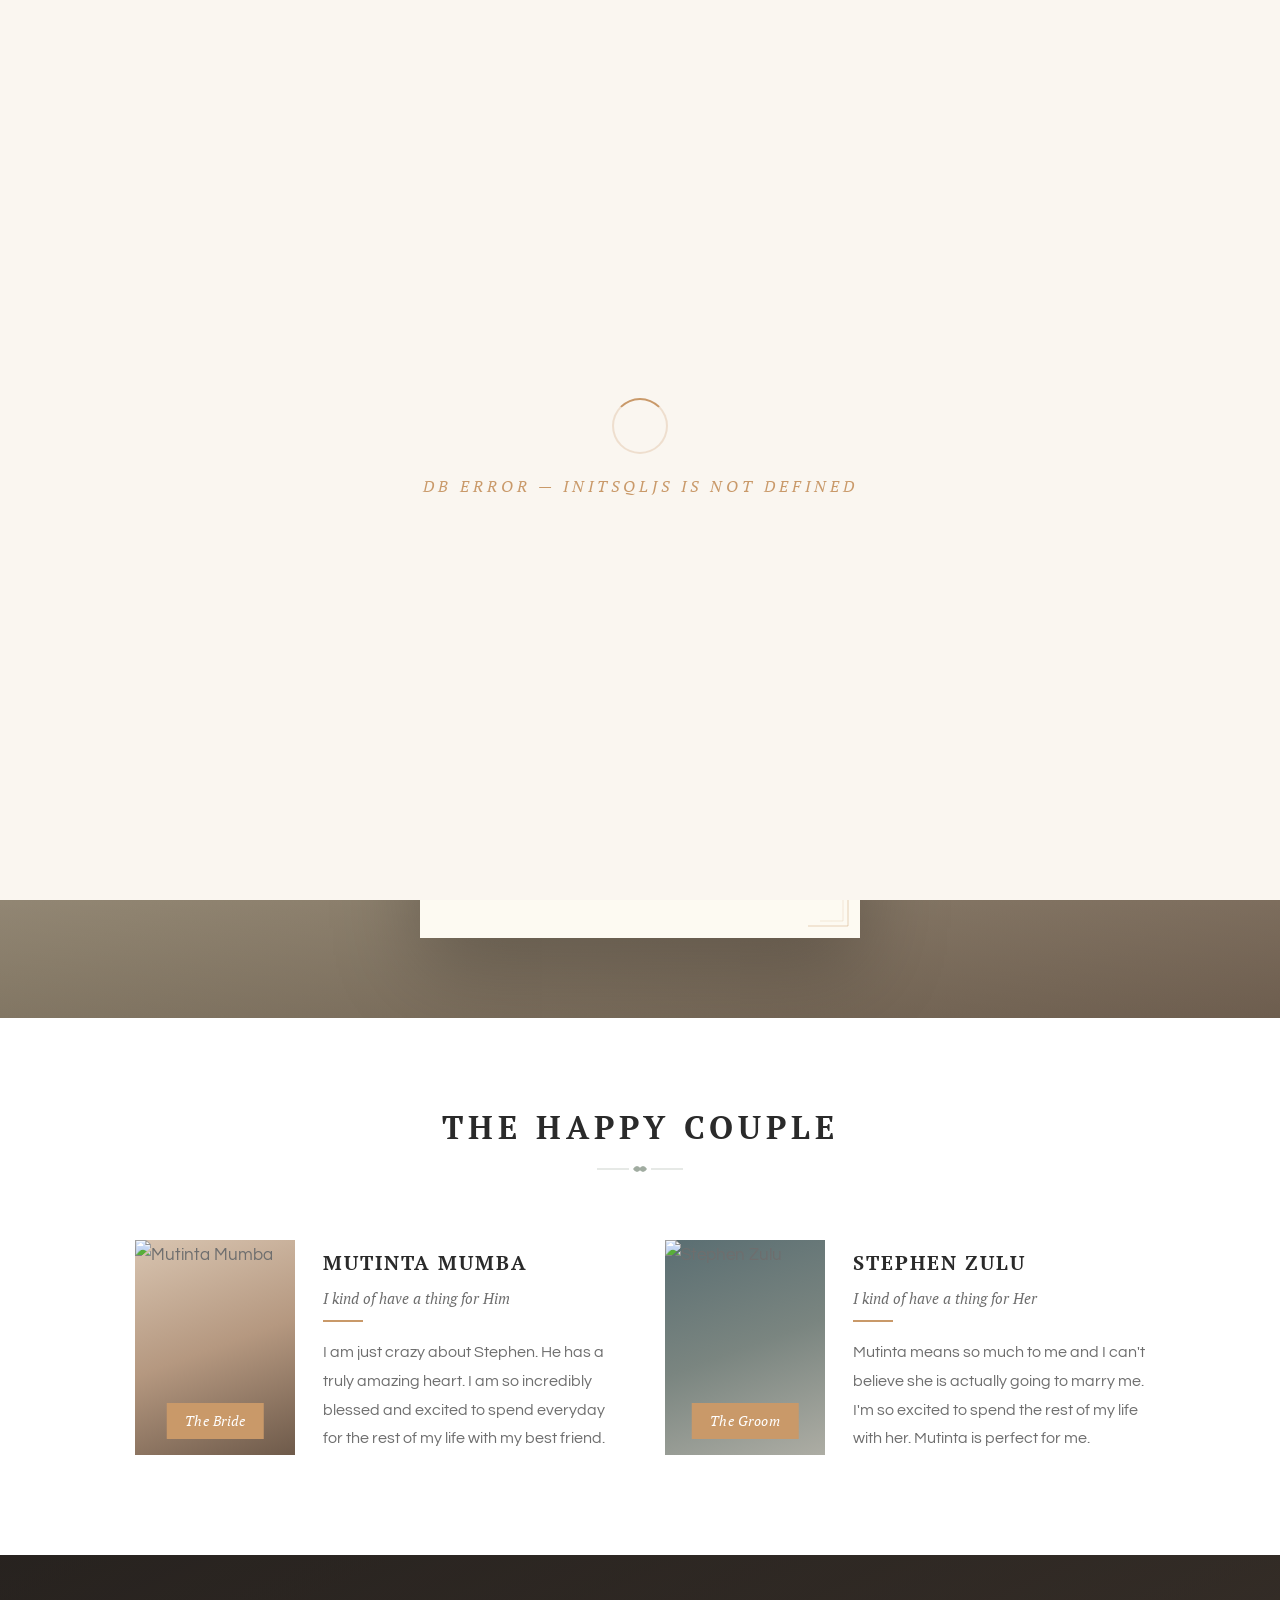
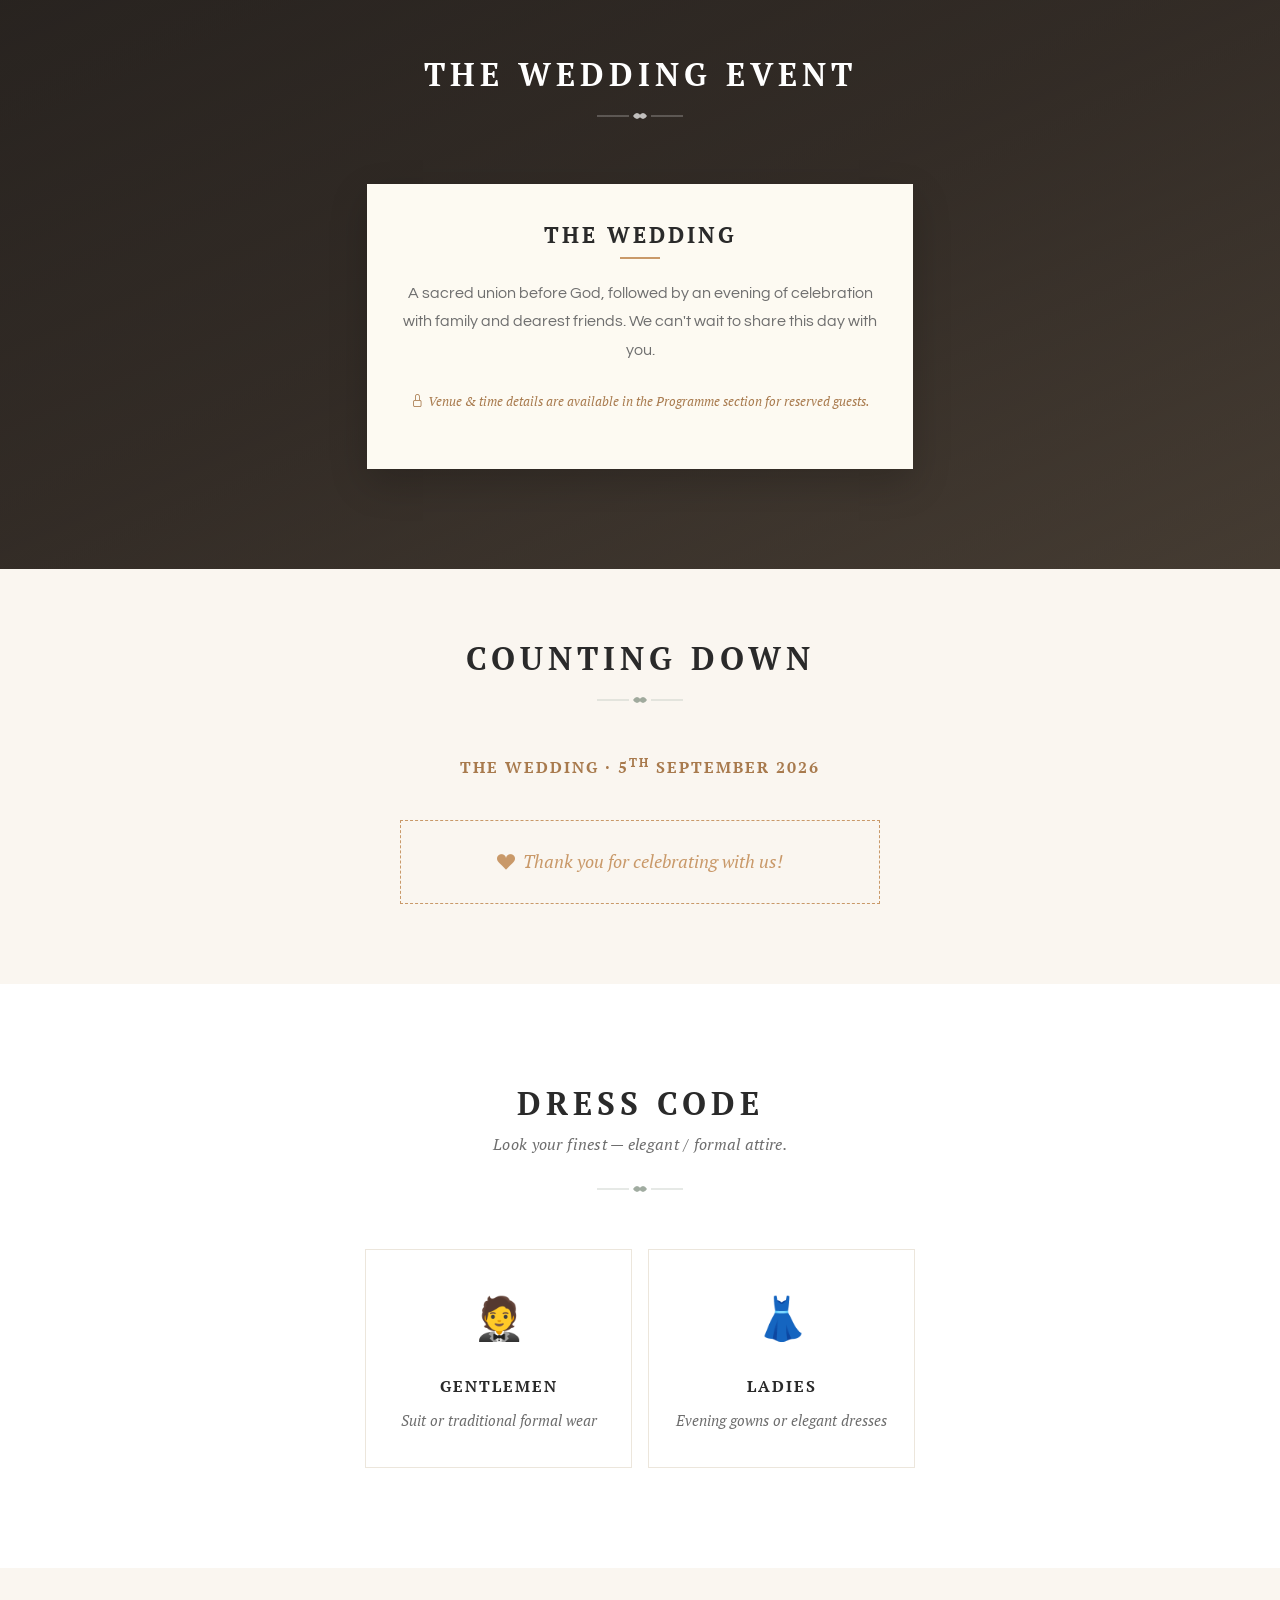
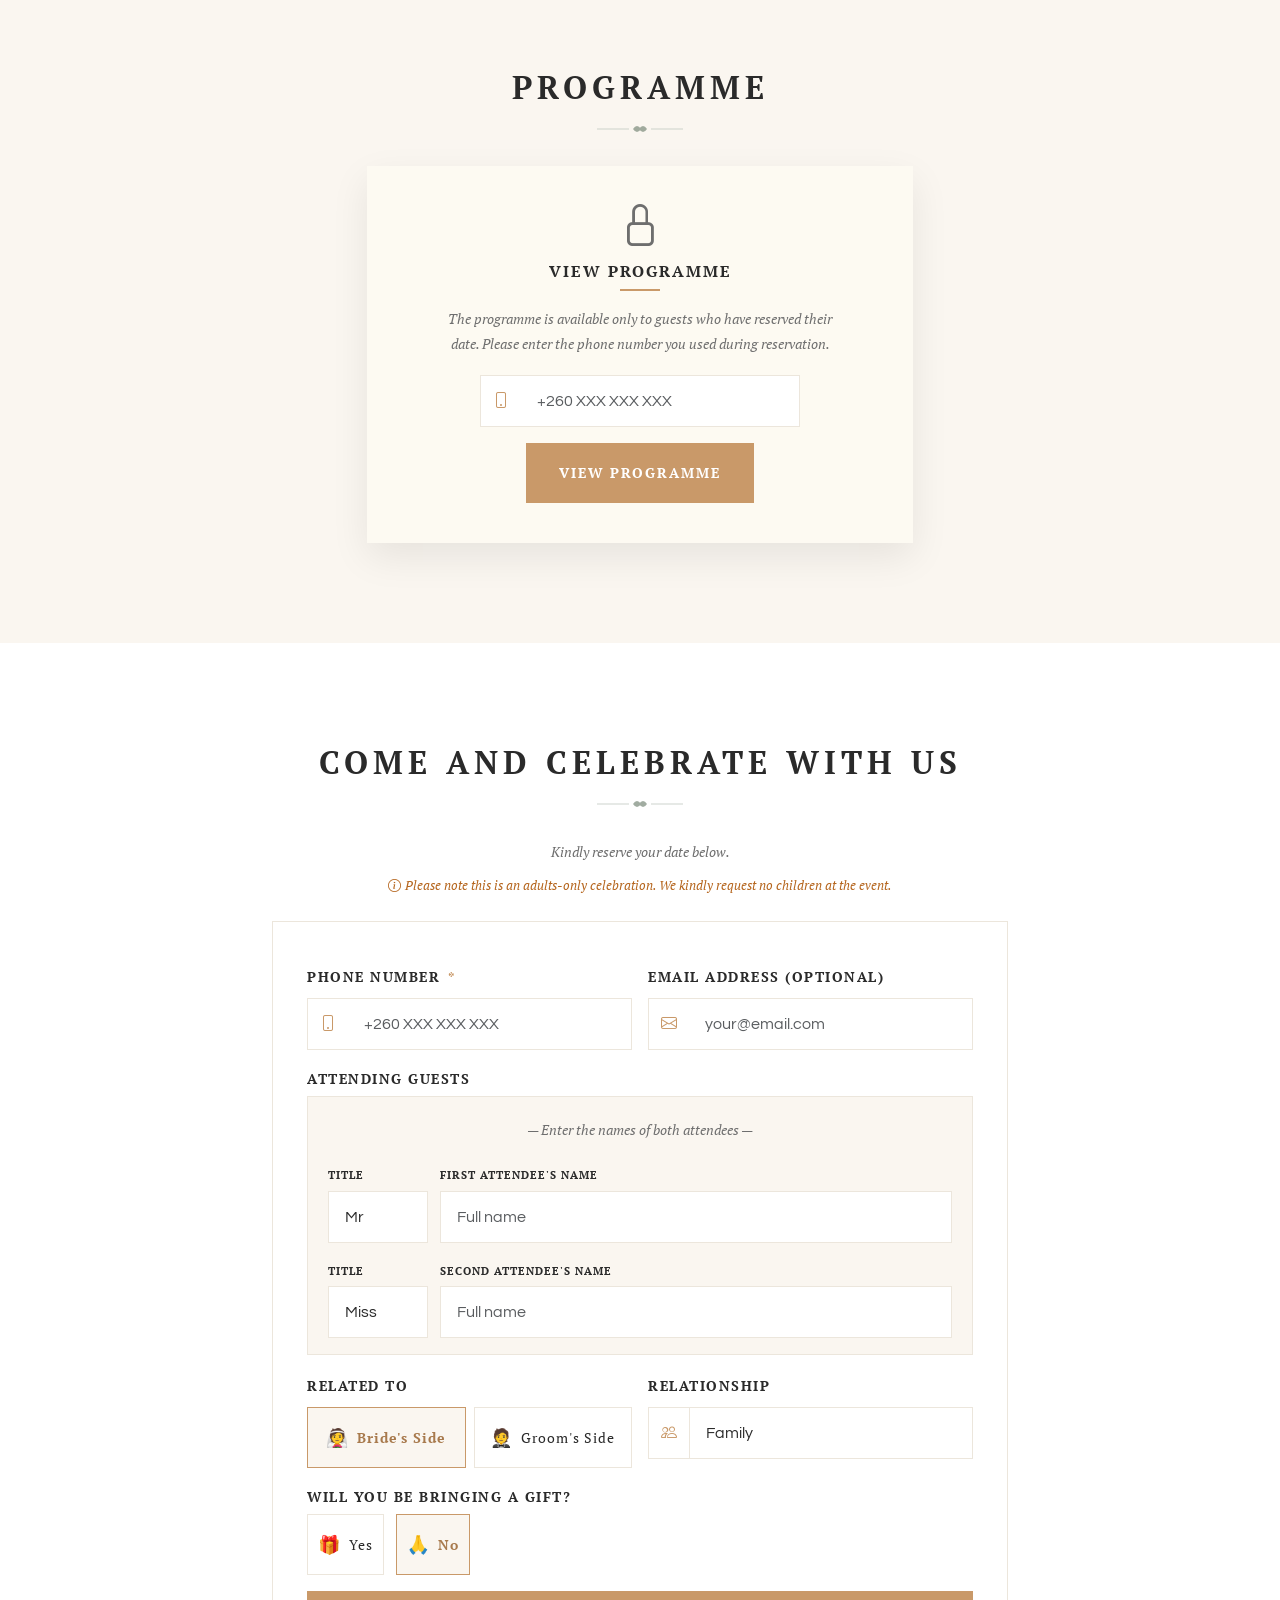
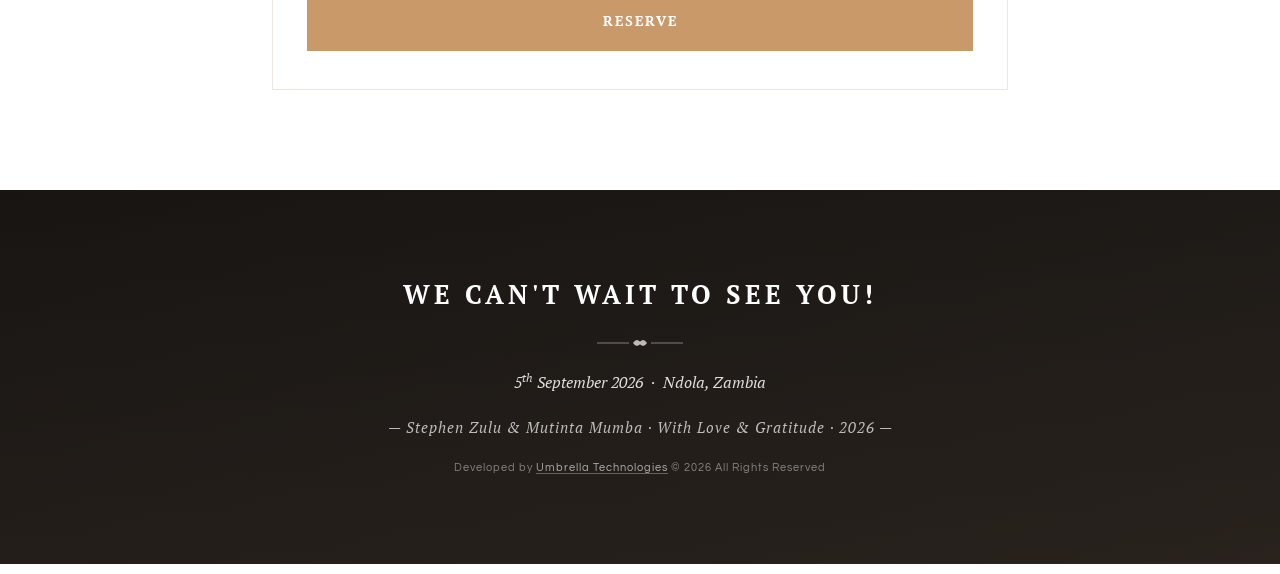
==== commit f44d6047: "home update" ====
--- a/index.html
+++ b/index.html
@@ -165,7 +165,7 @@
         </div>
 
         <p class="text-center mt-3" style="font-family:'PT Serif',serif;font-style:italic;font-size:13px;color:var(--gold-dark);letter-spacing:1.5px;">
-          5<sup>th</sup> September 2026 &nbsp;·&nbsp; Lusaka
+          5<sup>th</sup> September 2026 &nbsp;·&nbsp; Ndola, Zambia
         </p>
 
       </div>
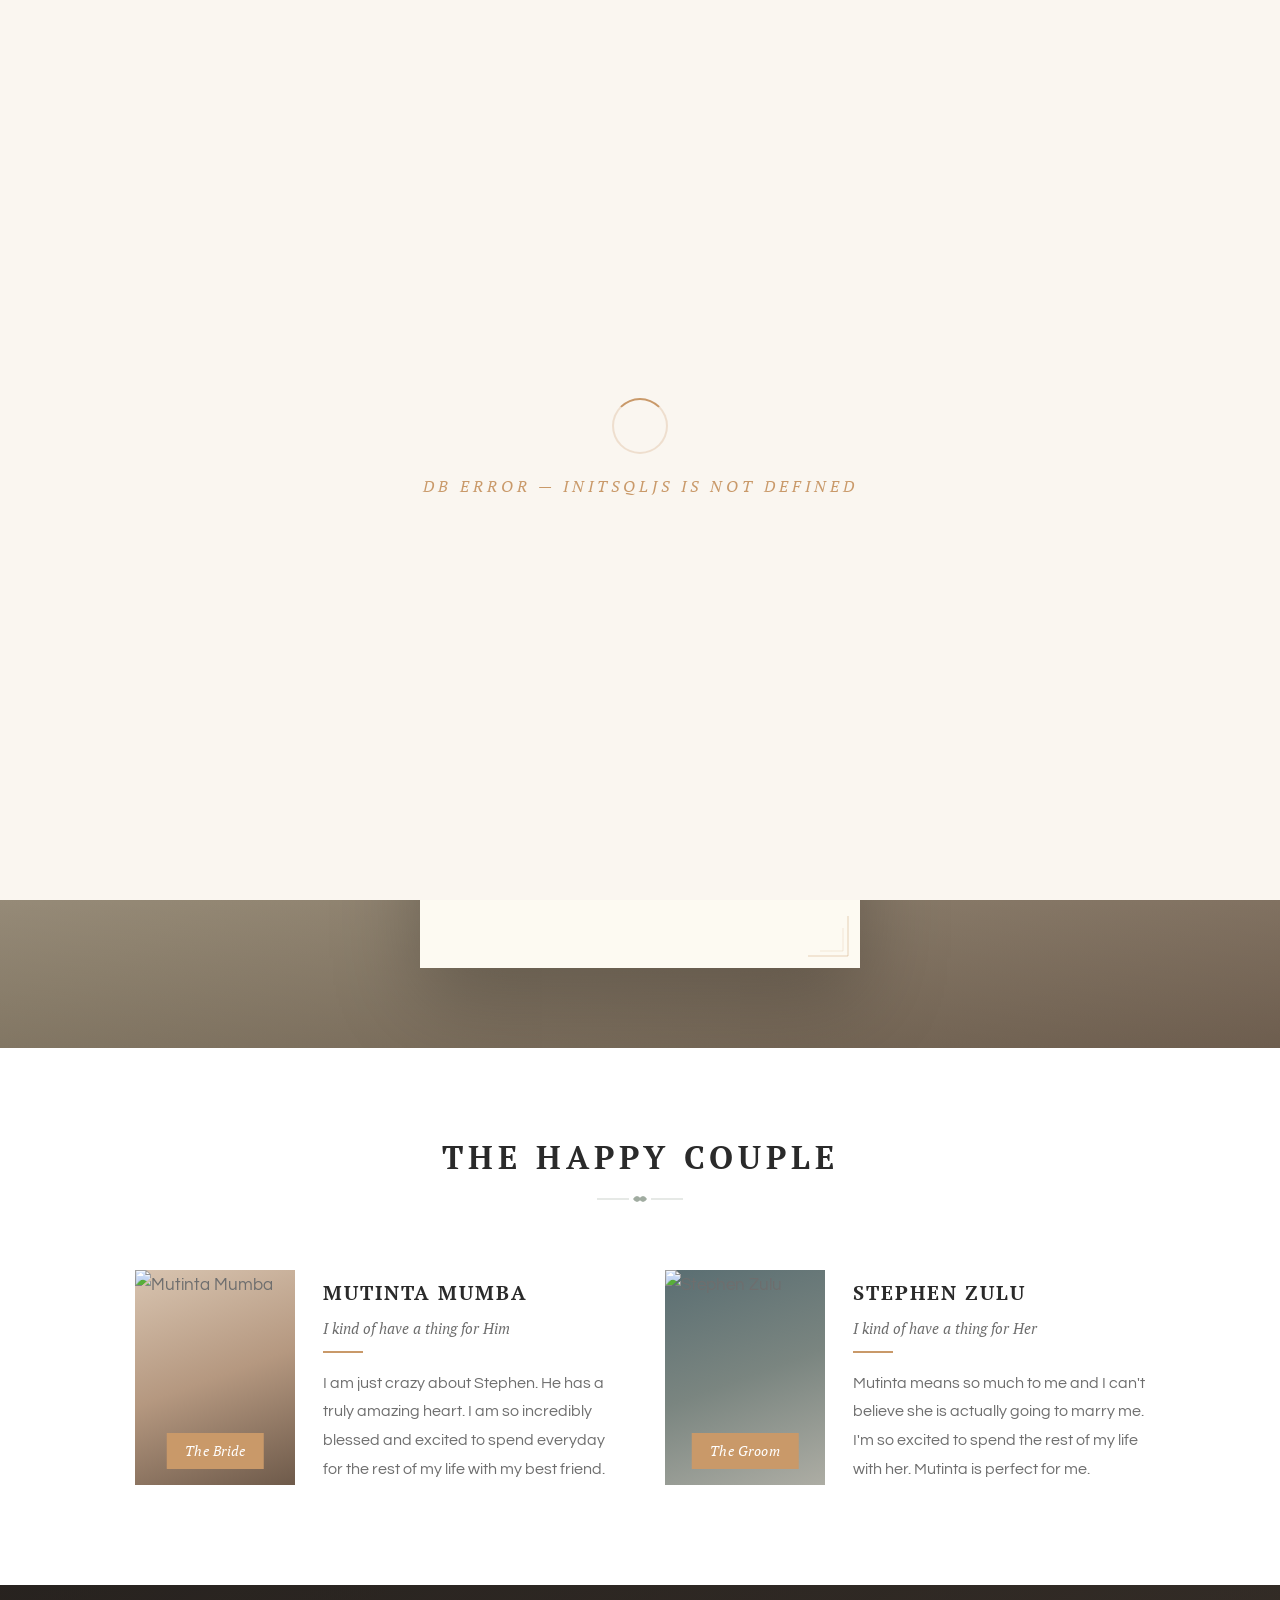
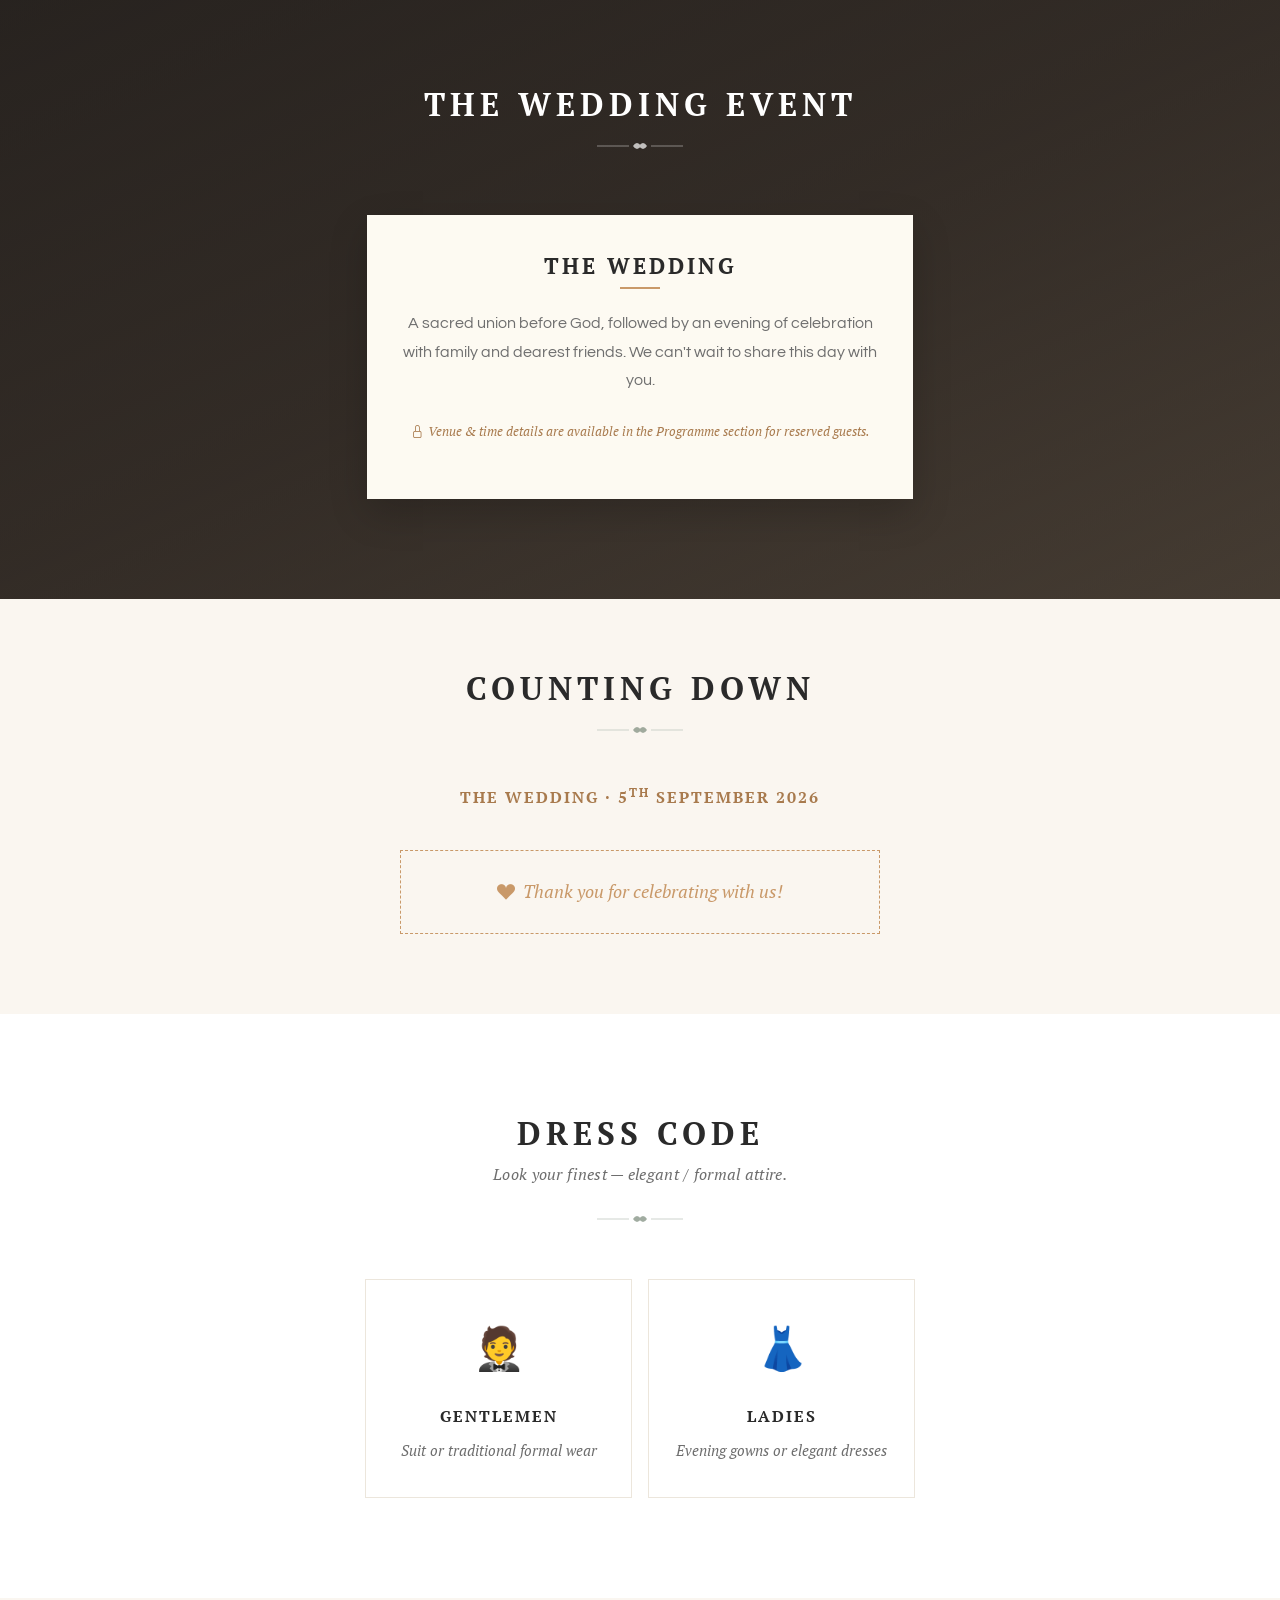
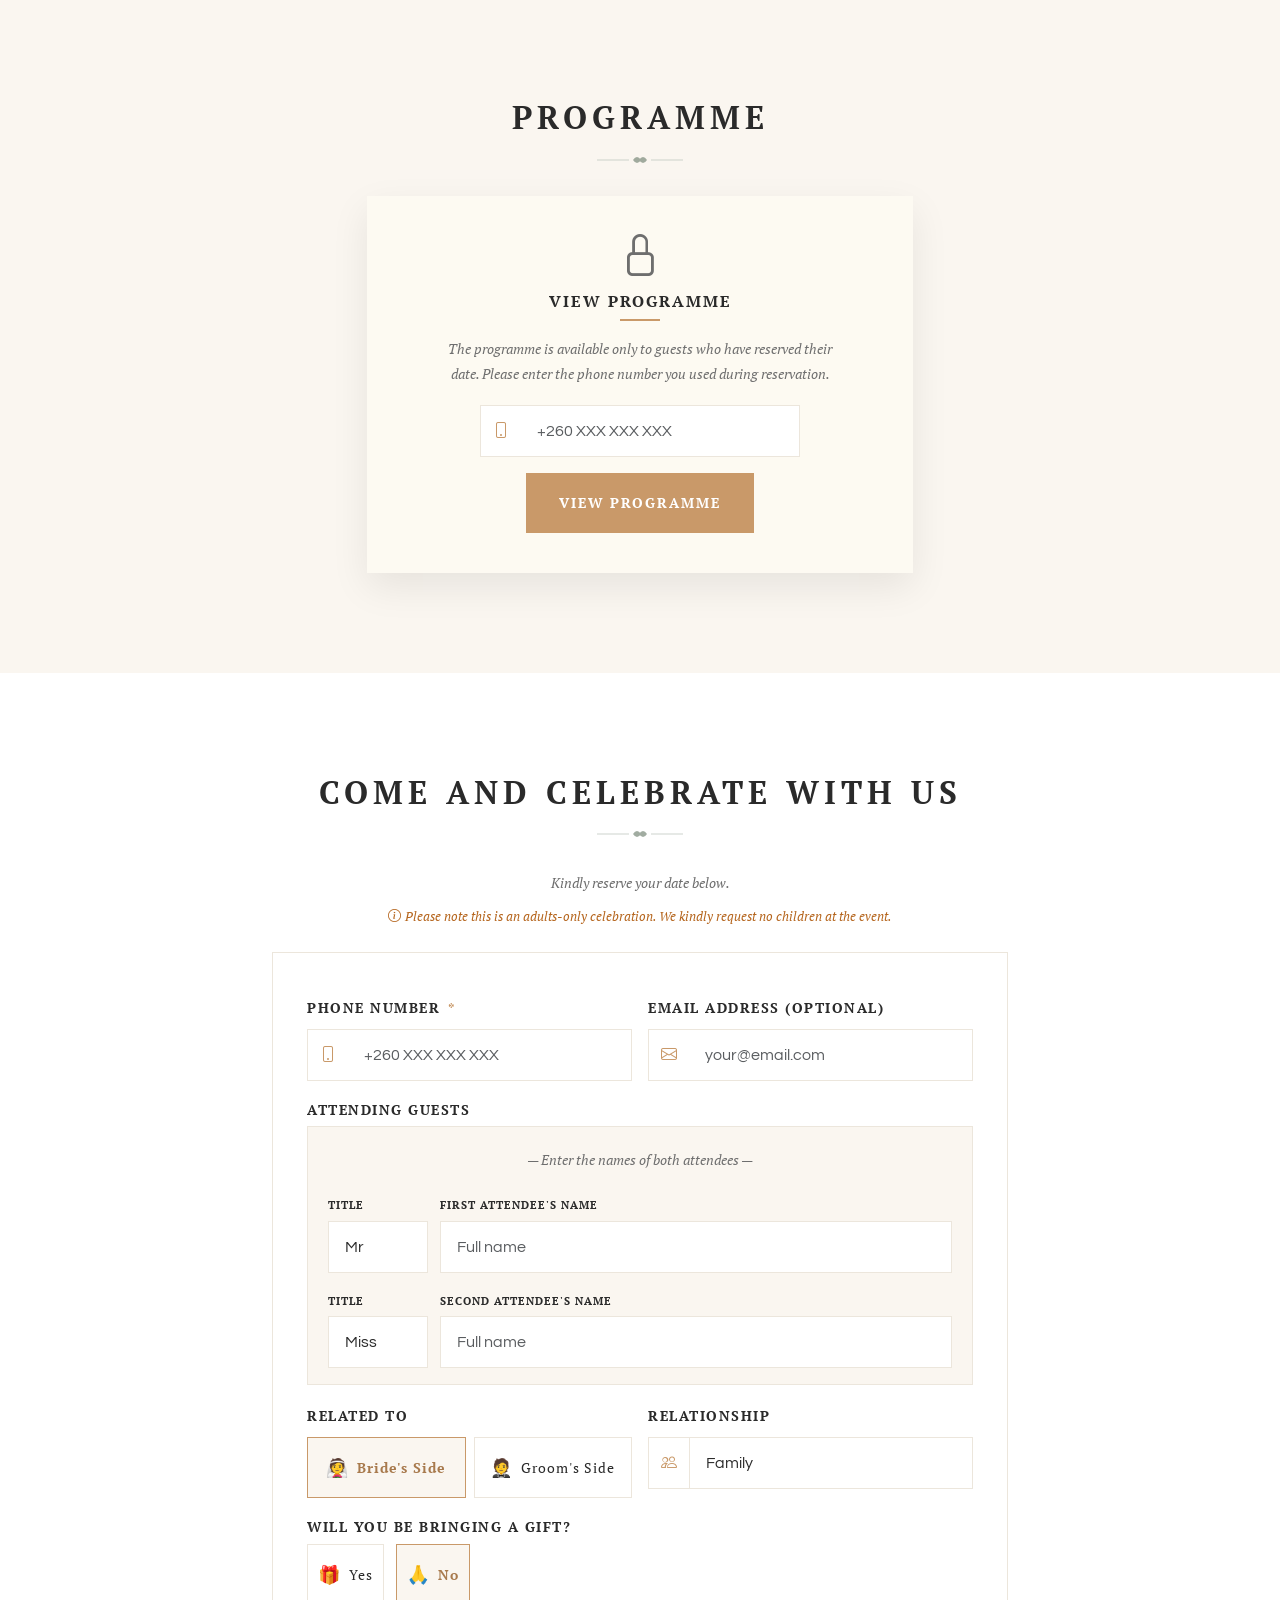
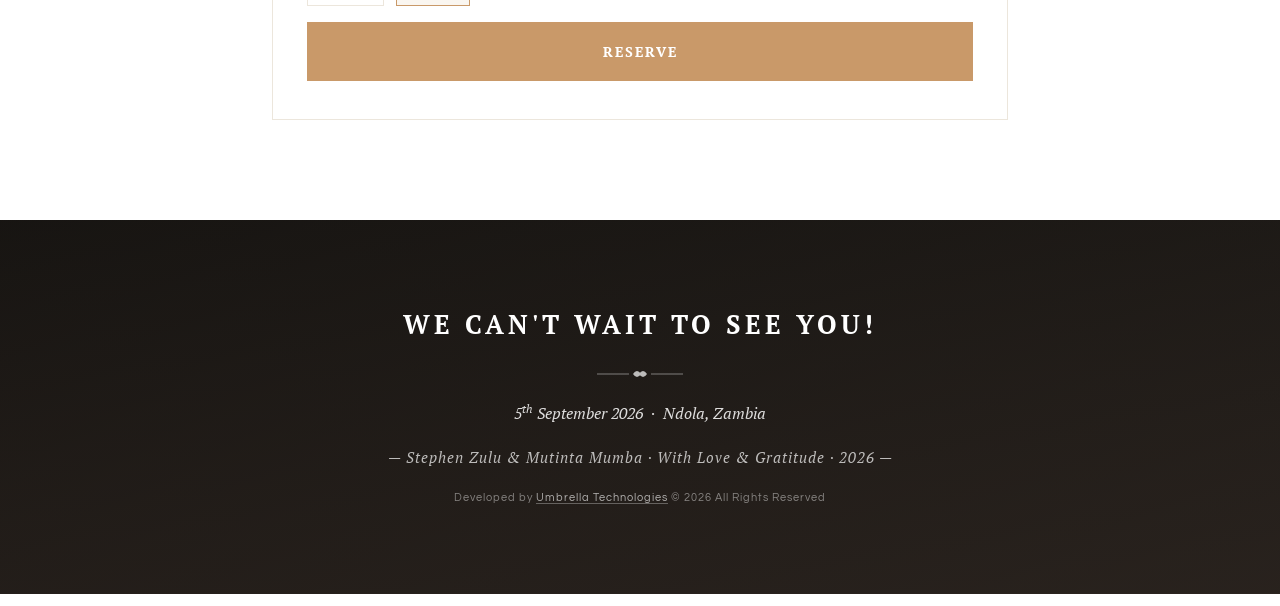
==== commit 5c2a8b1a: "updated home Co-authored-by: Copilot <copilot@github.com>" ====
--- a/index.html
+++ b/index.html
@@ -626,7 +626,7 @@
                 <span id="detail-guest-name">Guest Name</span>
               </h1>
               <span class="section-divider mt-3"><i></i></span>
-              <p class="invitation-date">You are invited · 5<sup>th</sup> September 2026 · Lusaka</p>
+              <p class="invitation-date">You are invited · 5<sup>th</sup> September 2026 · Ndola, Zambia</p>
 
               <div class="text-center mt-3">
                 <span class="contribution-badge" id="detail-contribution-badge">✓ Reserved</span>
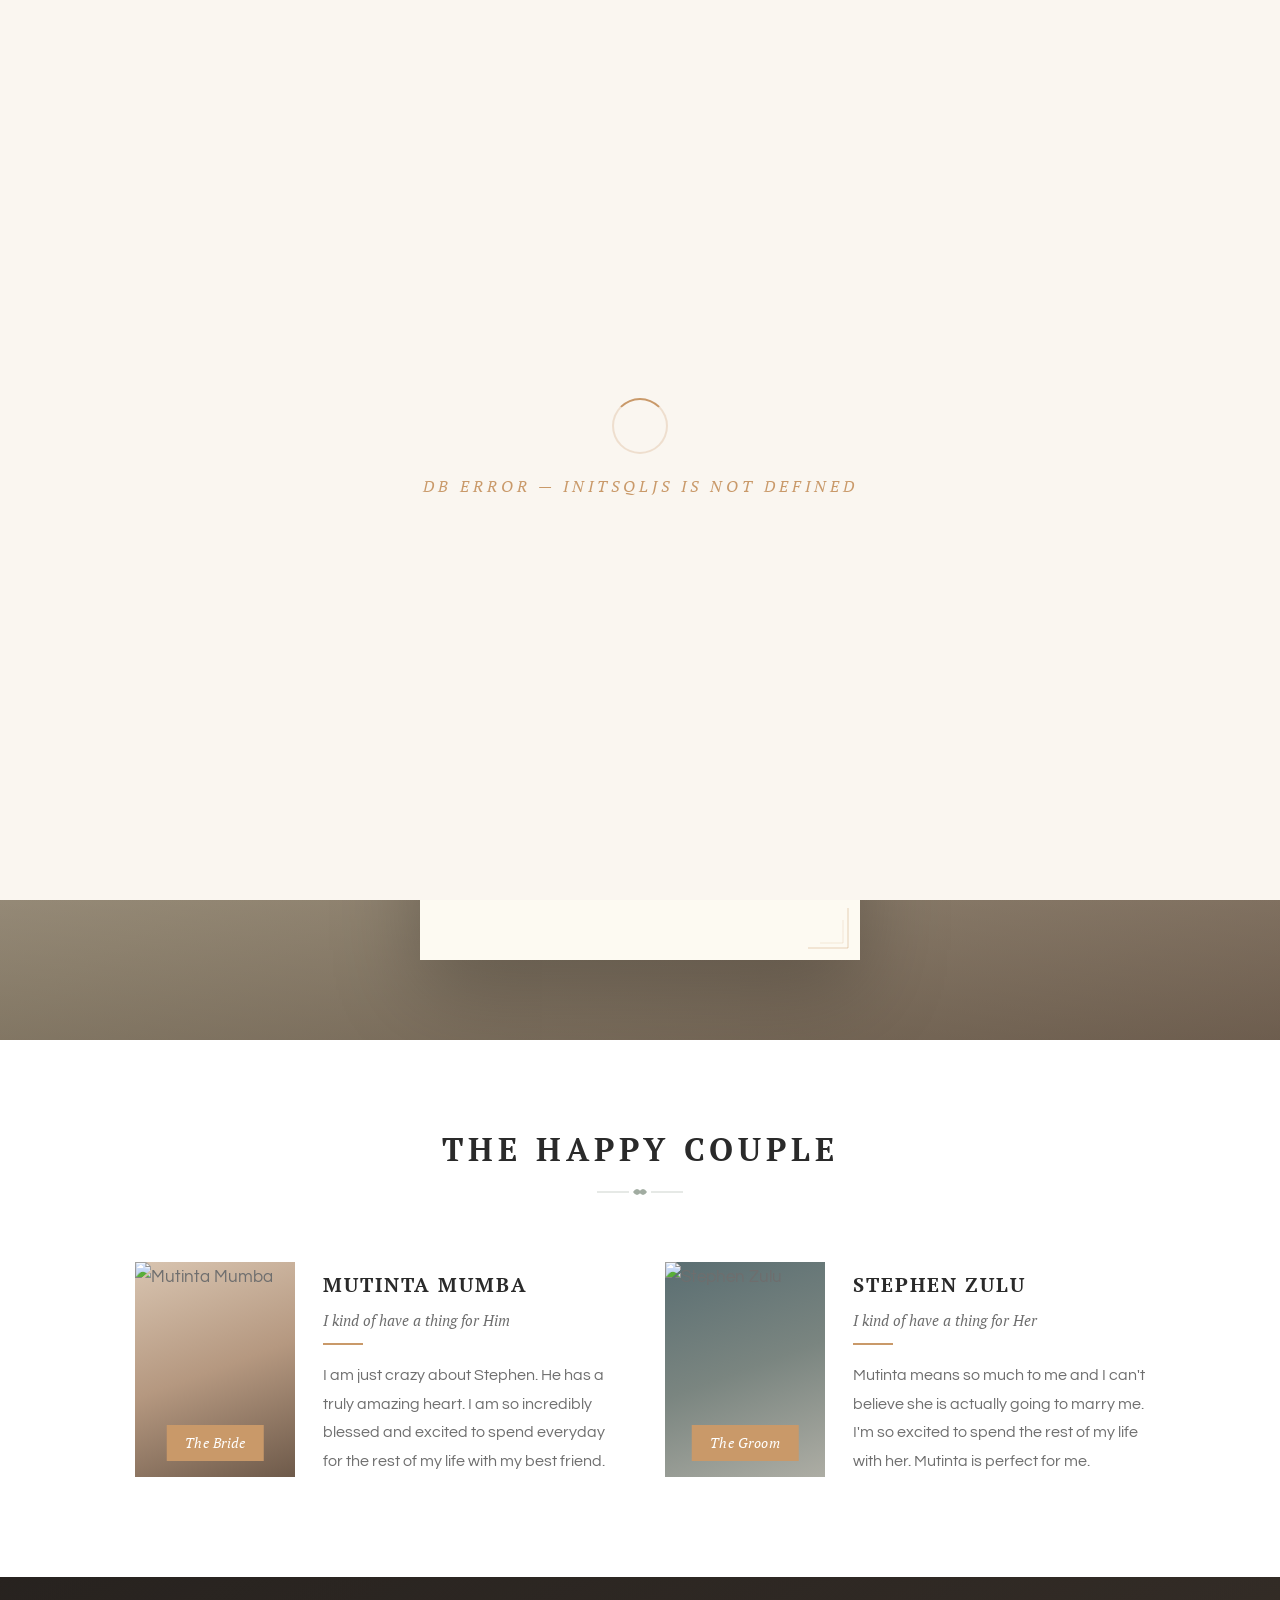
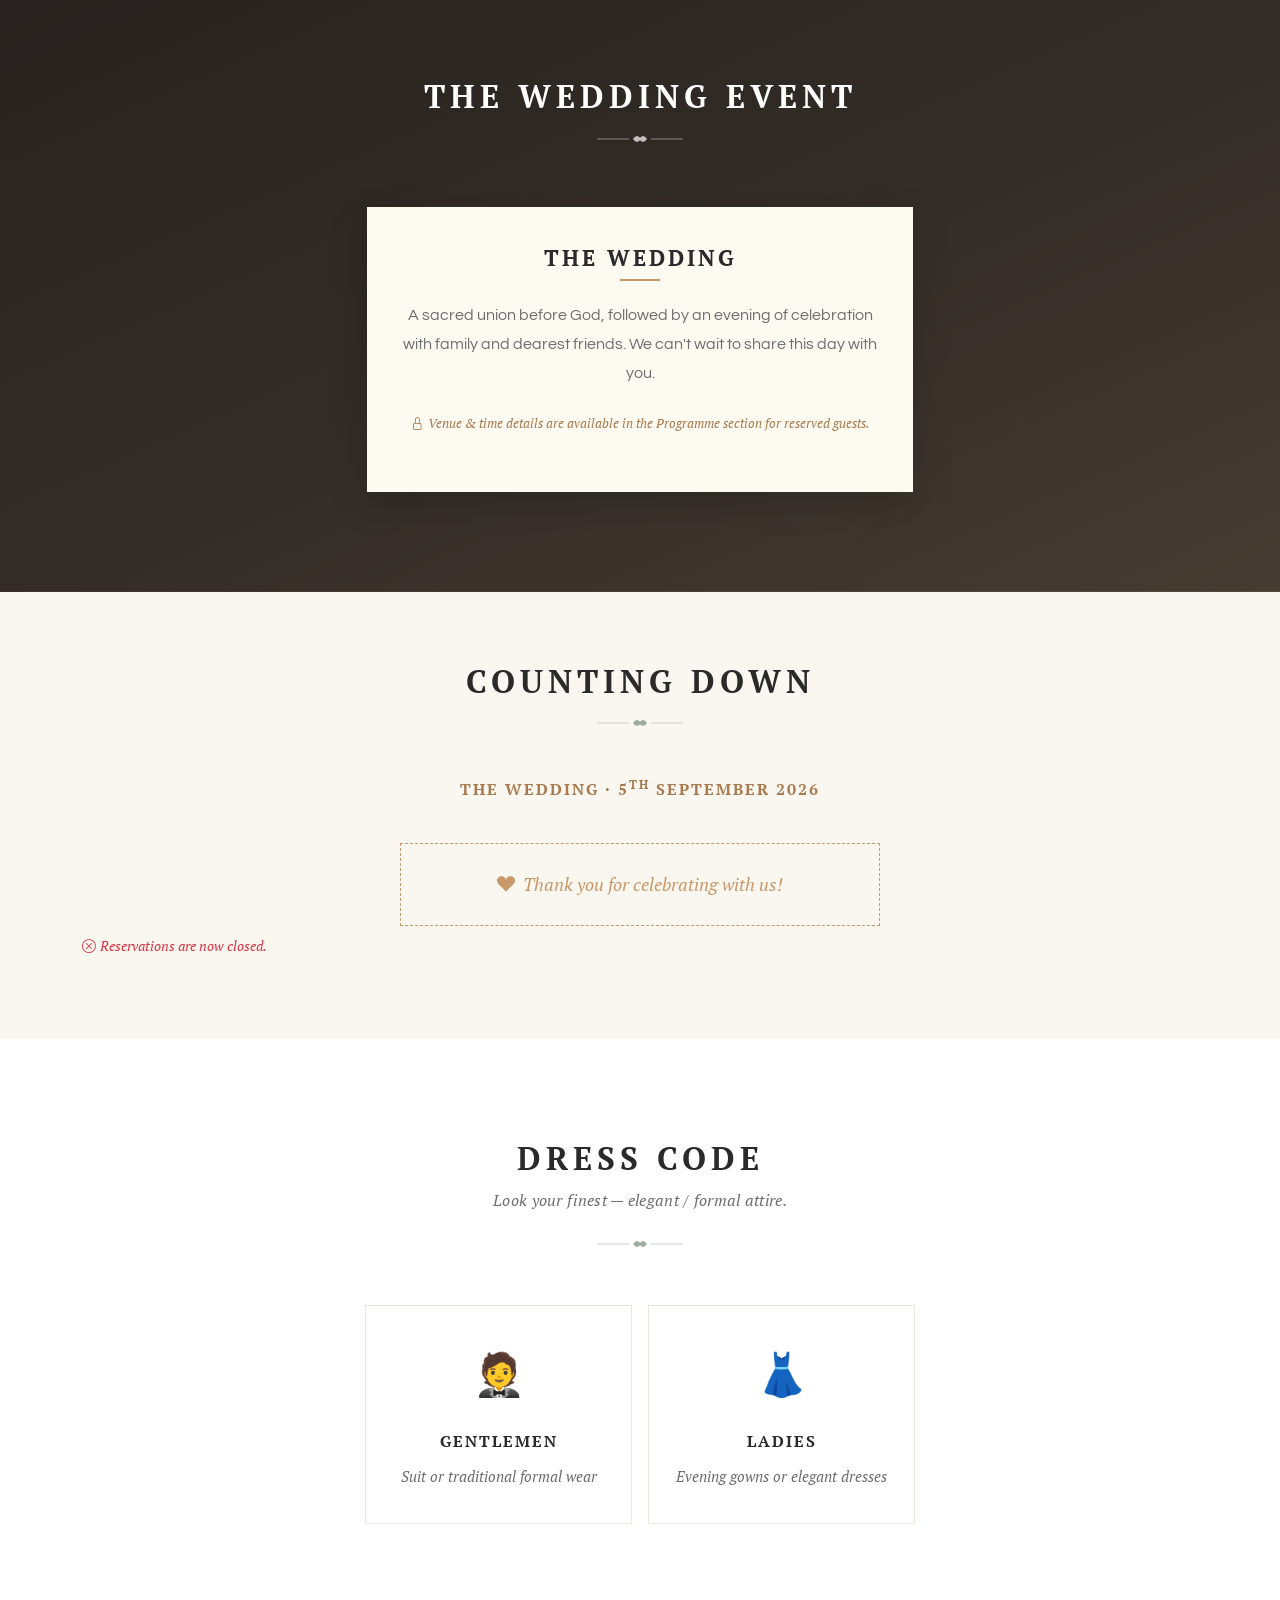
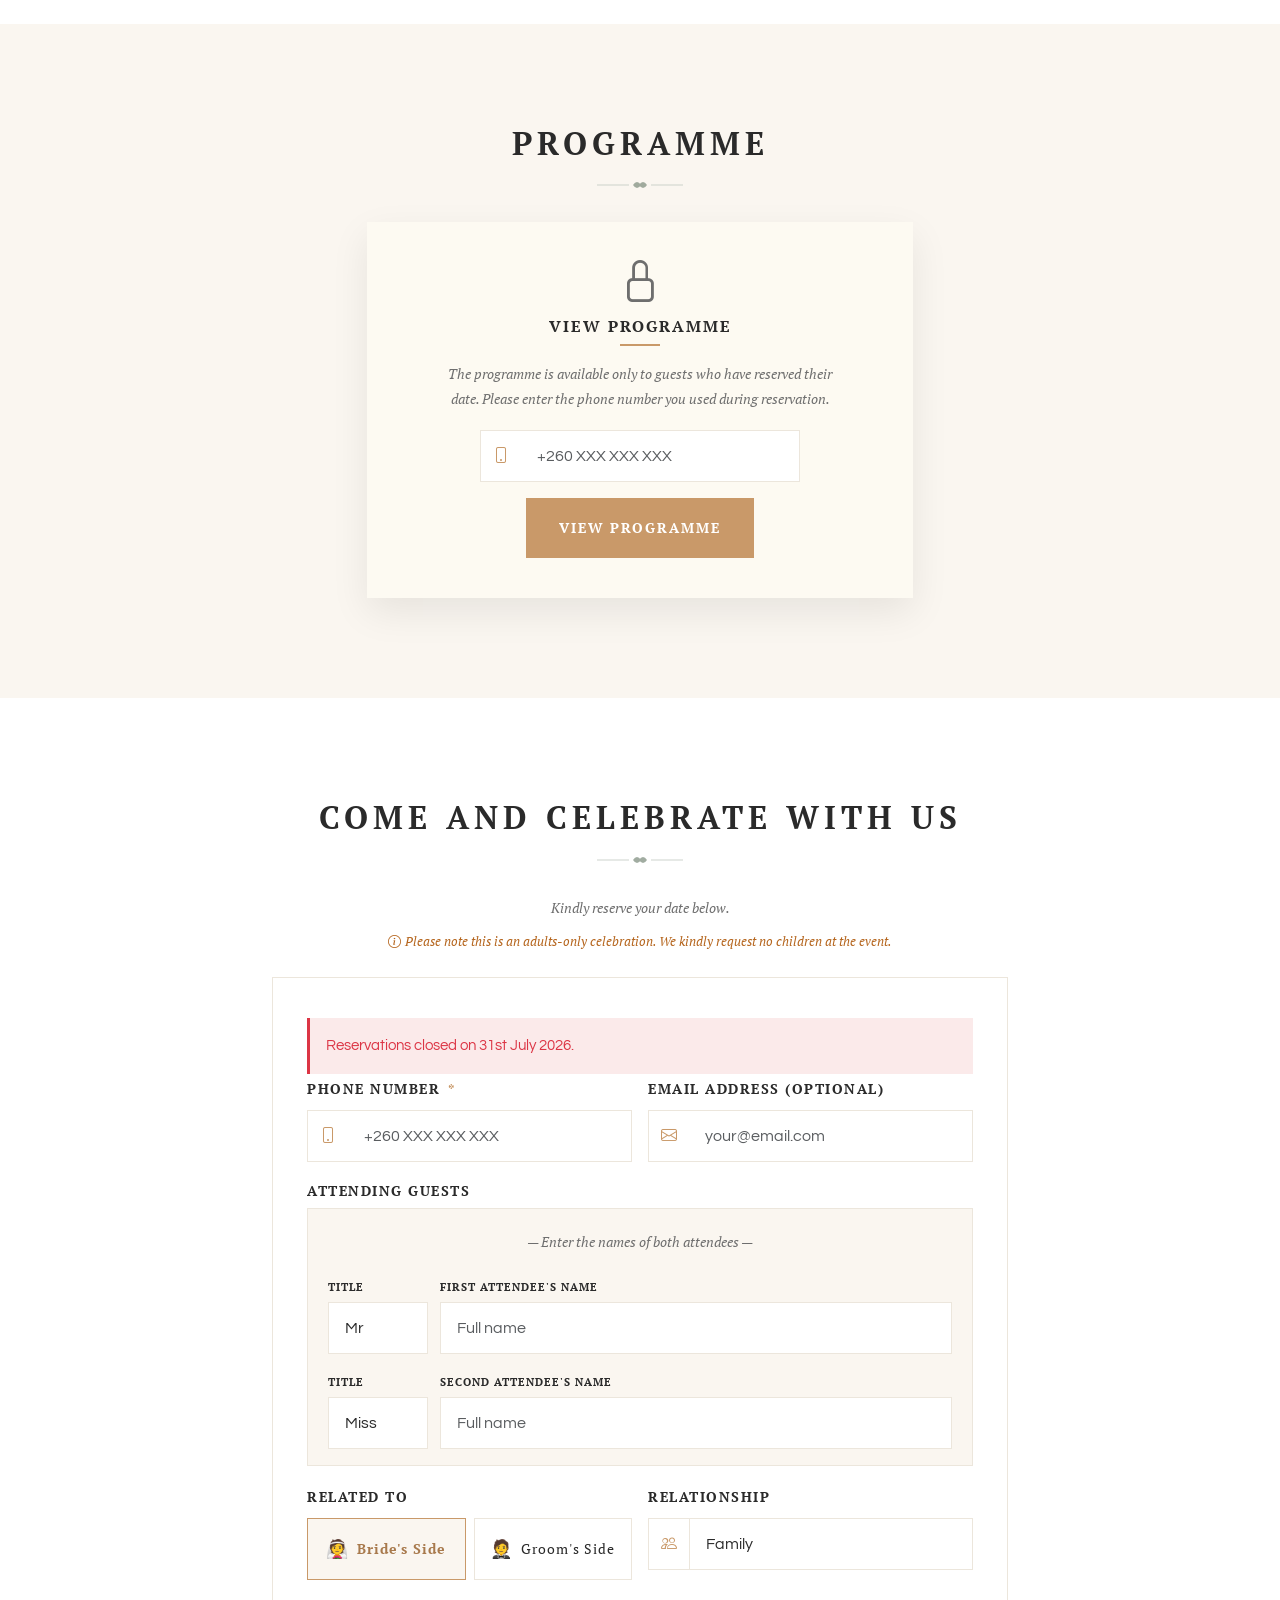
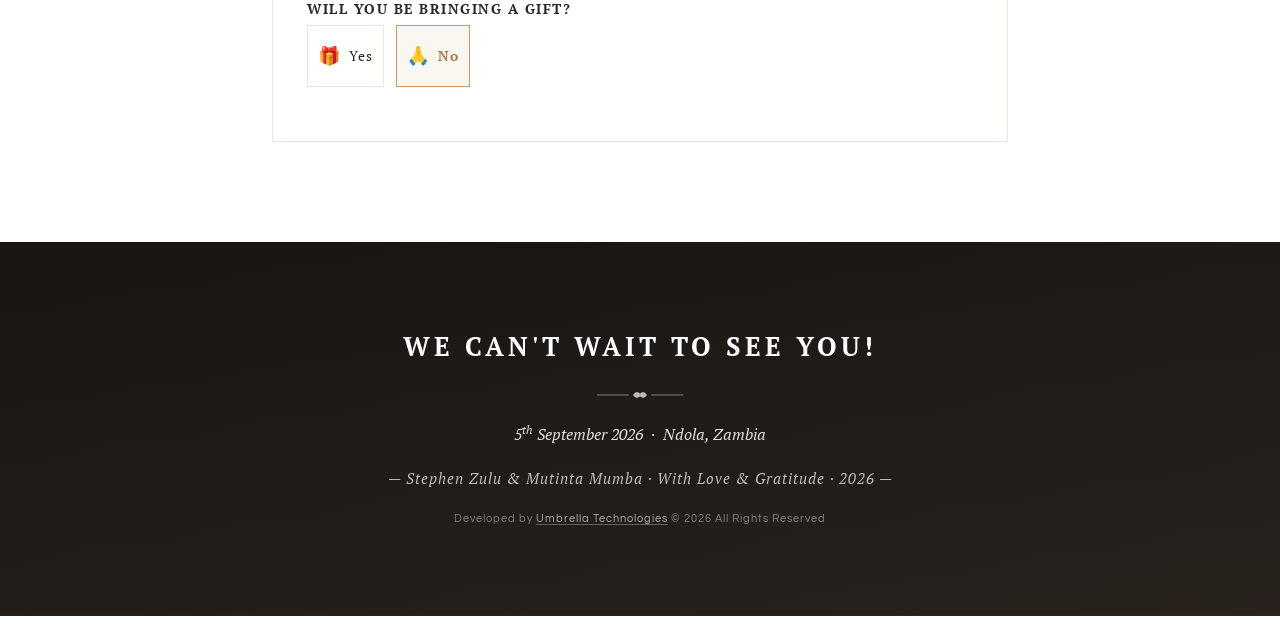
==== commit 40ff2b4f: "home update" ====
--- a/index.html
+++ b/index.html
@@ -278,6 +278,12 @@
           <div class="countdown-passed" id="cd-w-passed" style="display:none;">
             <i class="bi bi-suit-heart-fill me-2"></i>Thank you for celebrating with us!
           </div>
+          <p class="font-alt fst-italic mt-3 mb-0" id="rsvp-deadline-notice" style="font-size:13px;color:var(--gold-dark);">
+            <i class="bi bi-exclamation-circle me-1"></i>Last day to reserve: <strong>31<sup>st</sup> July 2026</strong>
+          </p>
+          <p class="font-alt fst-italic mt-2 mb-0" id="rsvp-closed-notice" style="font-size:13.5px;color:#dc3545;display:none;">
+            <i class="bi bi-x-circle me-1"></i>Reservations are now closed.
+          </p>
         </div>
       </div>
 
@@ -756,6 +762,26 @@
   }
 
   paintCountdown(); setInterval(paintCountdown, 1000);
+
+  /* ── RSVP DEADLINE CHECK (closes after 31 July 2026) ── */
+  var RSVP_DEADLINE = new Date('2026-08-01T00:00:00+02:00').getTime(); // midnight after July 31
+
+  function checkRsvpDeadline() {
+    if (Date.now() >= RSVP_DEADLINE) {
+      var reserveBtn = document.querySelector('#rsvp-pane-register .btn-wedding');
+      if (reserveBtn) reserveBtn.style.display = 'none';
+      var deadlineNotice = document.getElementById('rsvp-deadline-notice');
+      if (deadlineNotice) deadlineNotice.style.display = 'none';
+      var closedNotice = document.getElementById('rsvp-closed-notice');
+      if (closedNotice) closedNotice.style.display = '';
+      var regError = document.getElementById('reg-error');
+      if (regError) {
+        regError.textContent = 'Reservations closed on 31st July 2026.';
+        regError.className = 'msg error show';
+      }
+    }
+  }
+  checkRsvpDeadline();
 
   /* ── MOBILE NAV TOGGLE ── */
   window.toggleNav = function(){
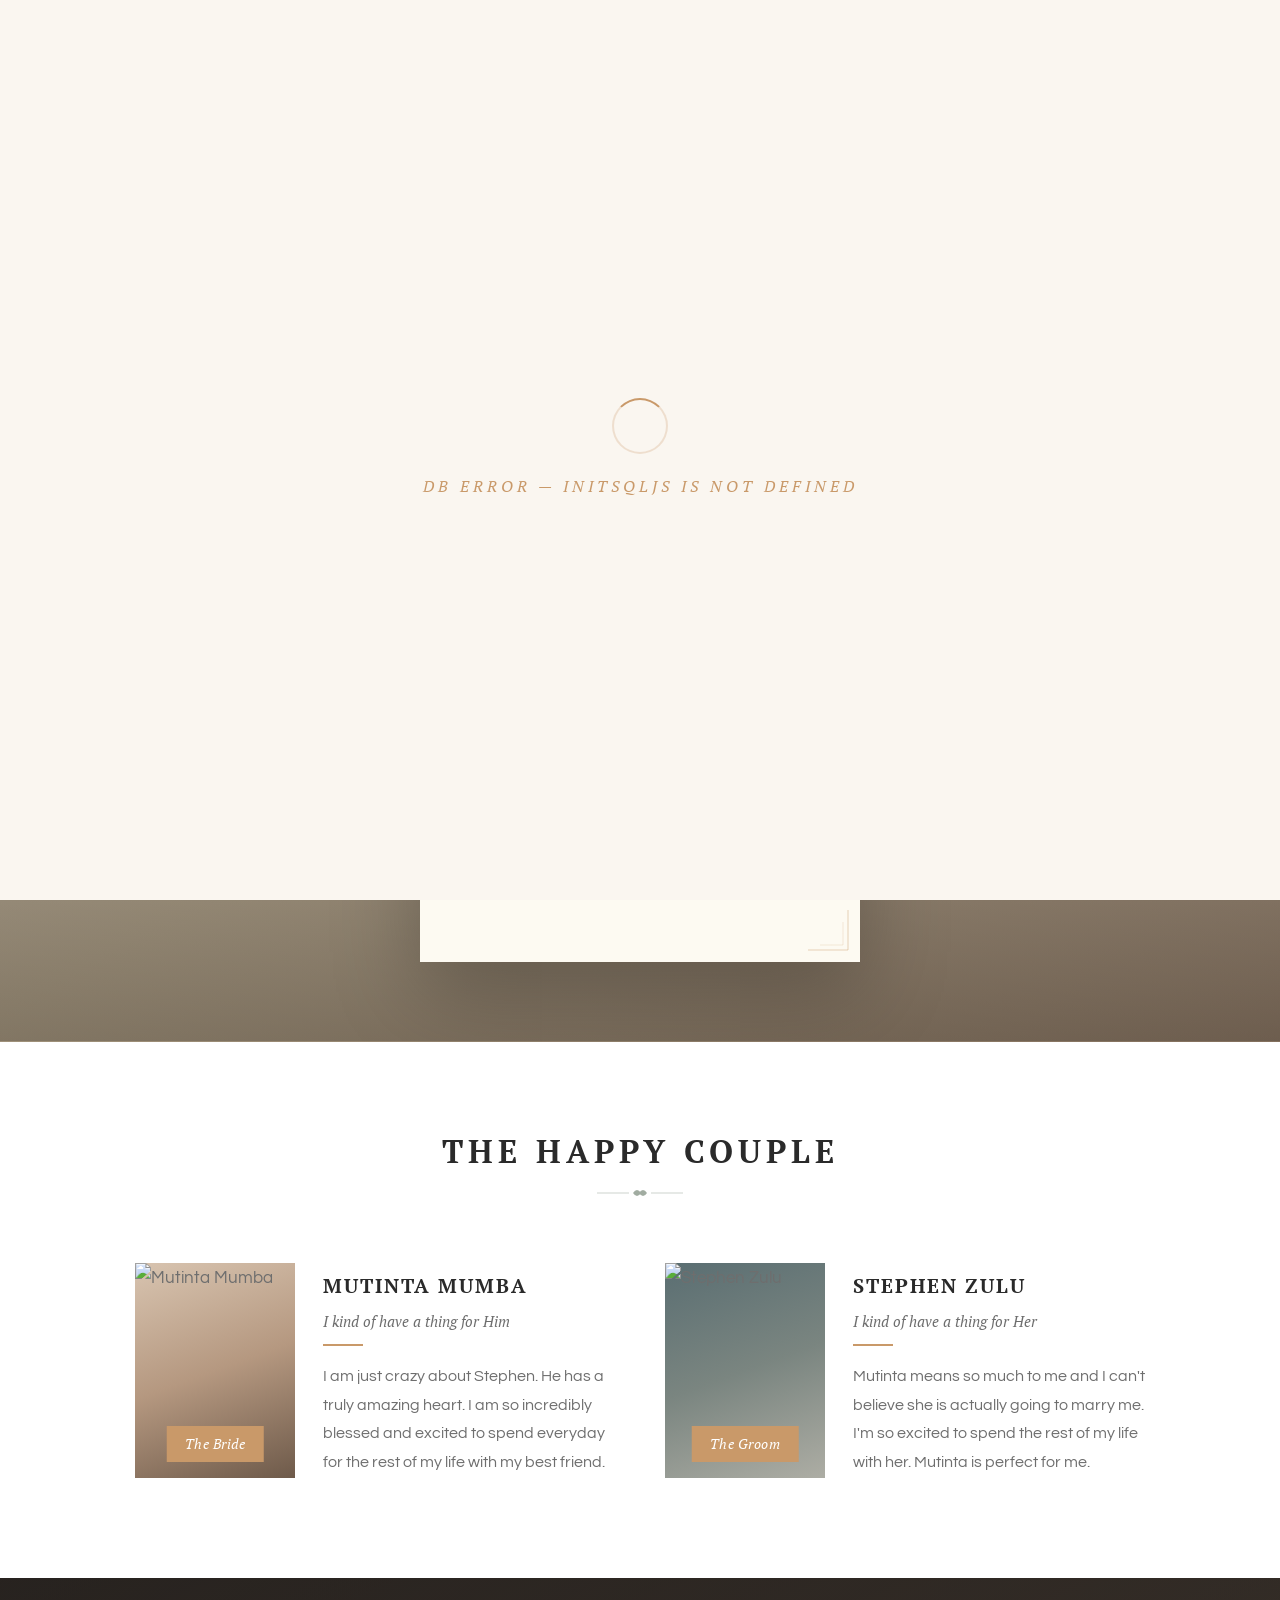
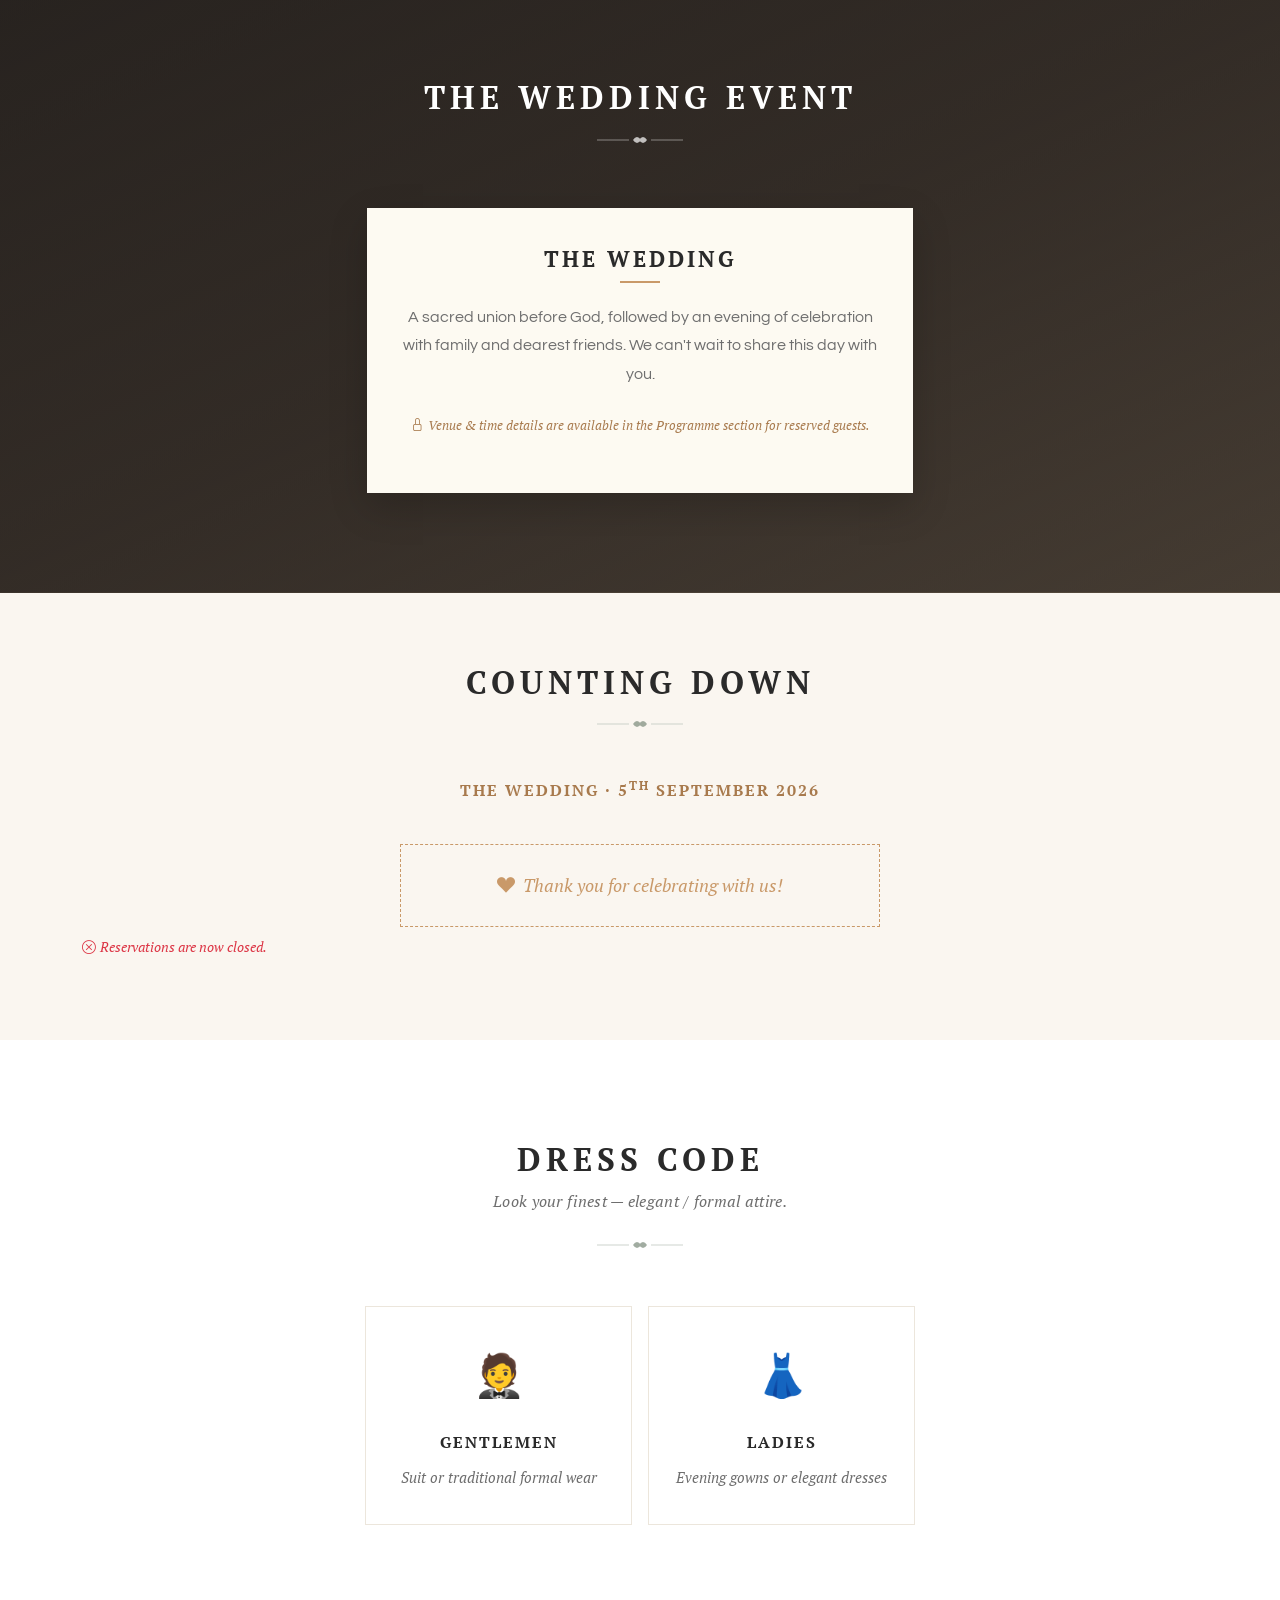
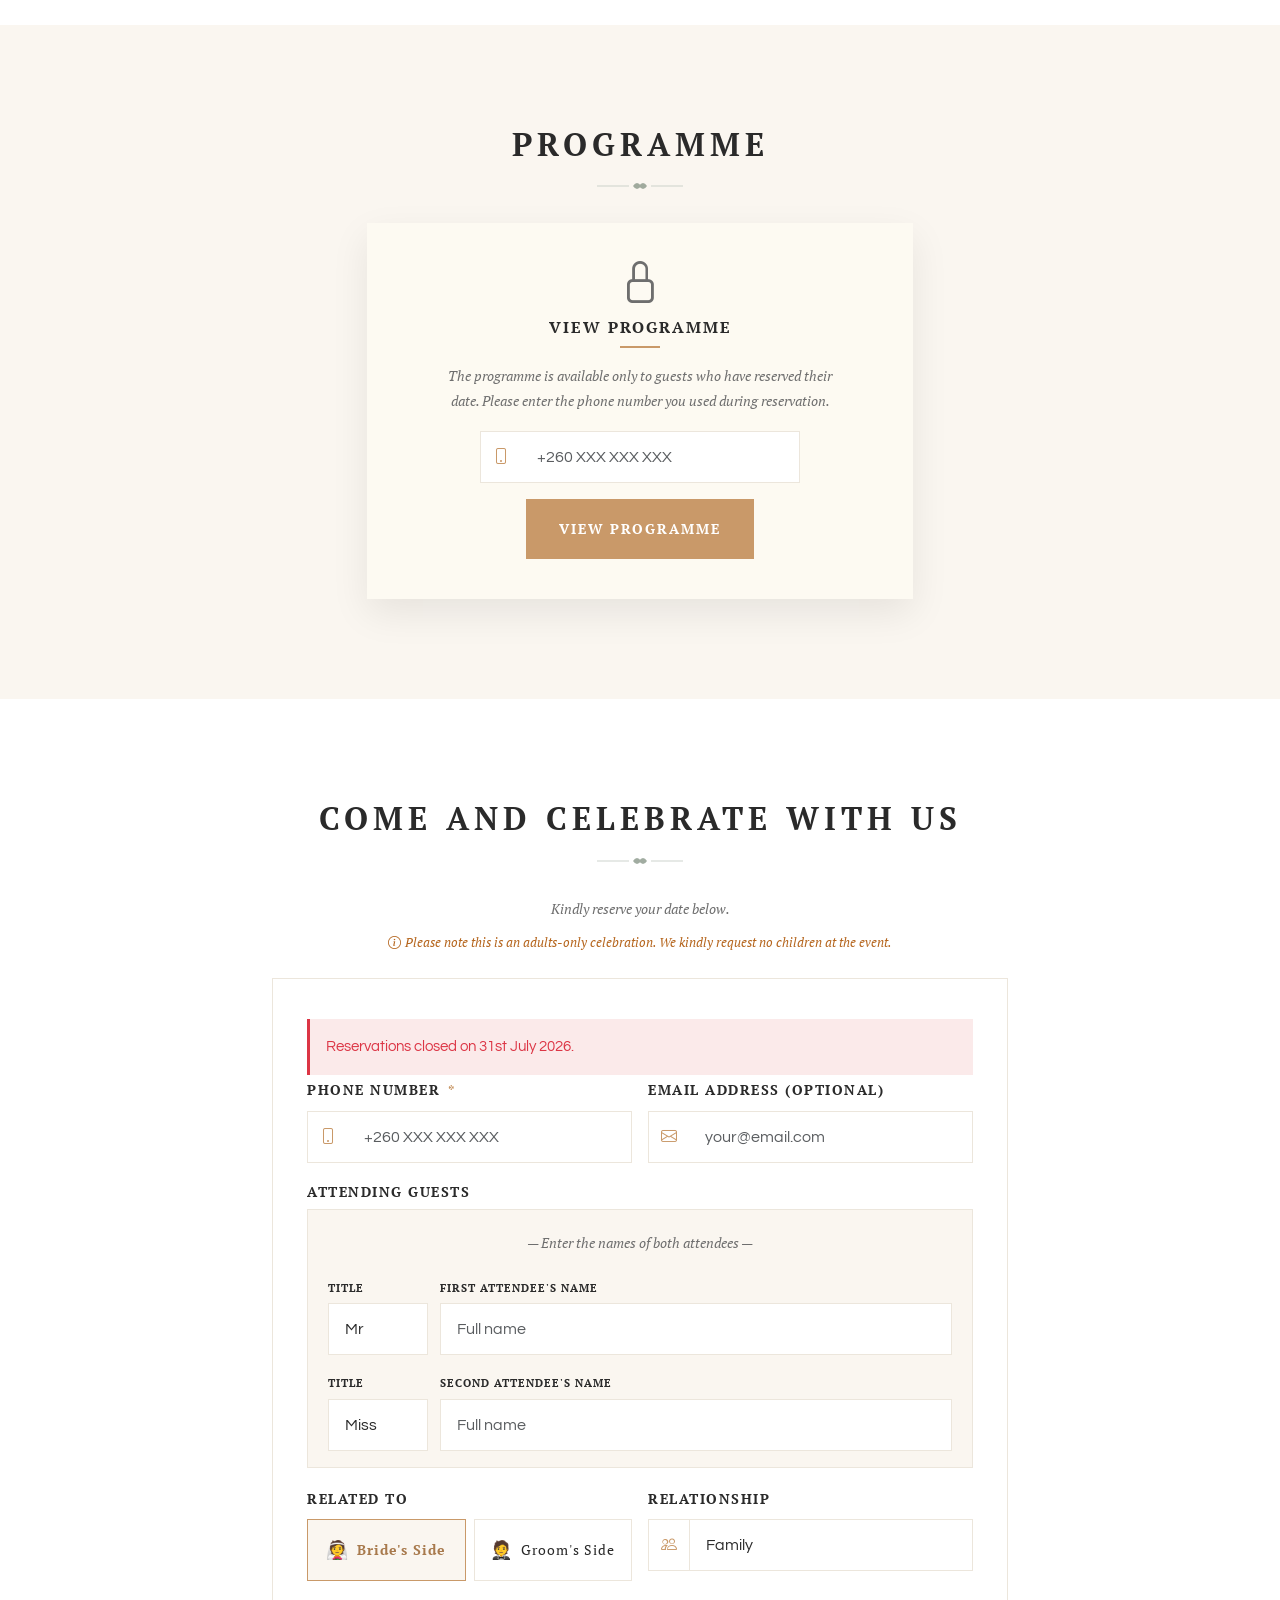
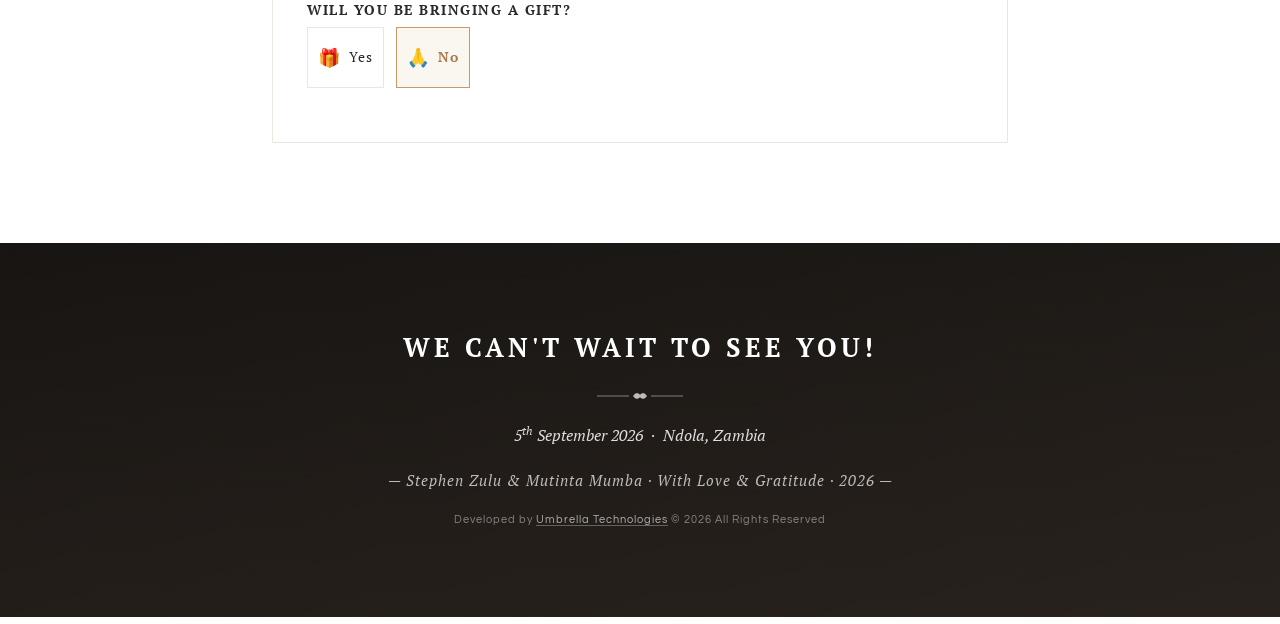
==== commit 16262f77: "home page update" ====
--- a/index.html
+++ b/index.html
@@ -278,7 +278,7 @@
           <div class="countdown-passed" id="cd-w-passed" style="display:none;">
             <i class="bi bi-suit-heart-fill me-2"></i>Thank you for celebrating with us!
           </div>
-          <p class="font-alt fst-italic mt-3 mb-0" id="rsvp-deadline-notice" style="font-size:13px;color:var(--gold-dark);">
+          <p class="font-alt fst-italic mt-3 mb-0 text-center" id="rsvp-deadline-notice" style="font-size:17px;color:var(--gold-dark);">
             <i class="bi bi-exclamation-circle me-1"></i>Last day to reserve: <strong>31<sup>st</sup> July 2026</strong>
           </p>
           <p class="font-alt fst-italic mt-2 mb-0" id="rsvp-closed-notice" style="font-size:13.5px;color:#dc3545;display:none;">
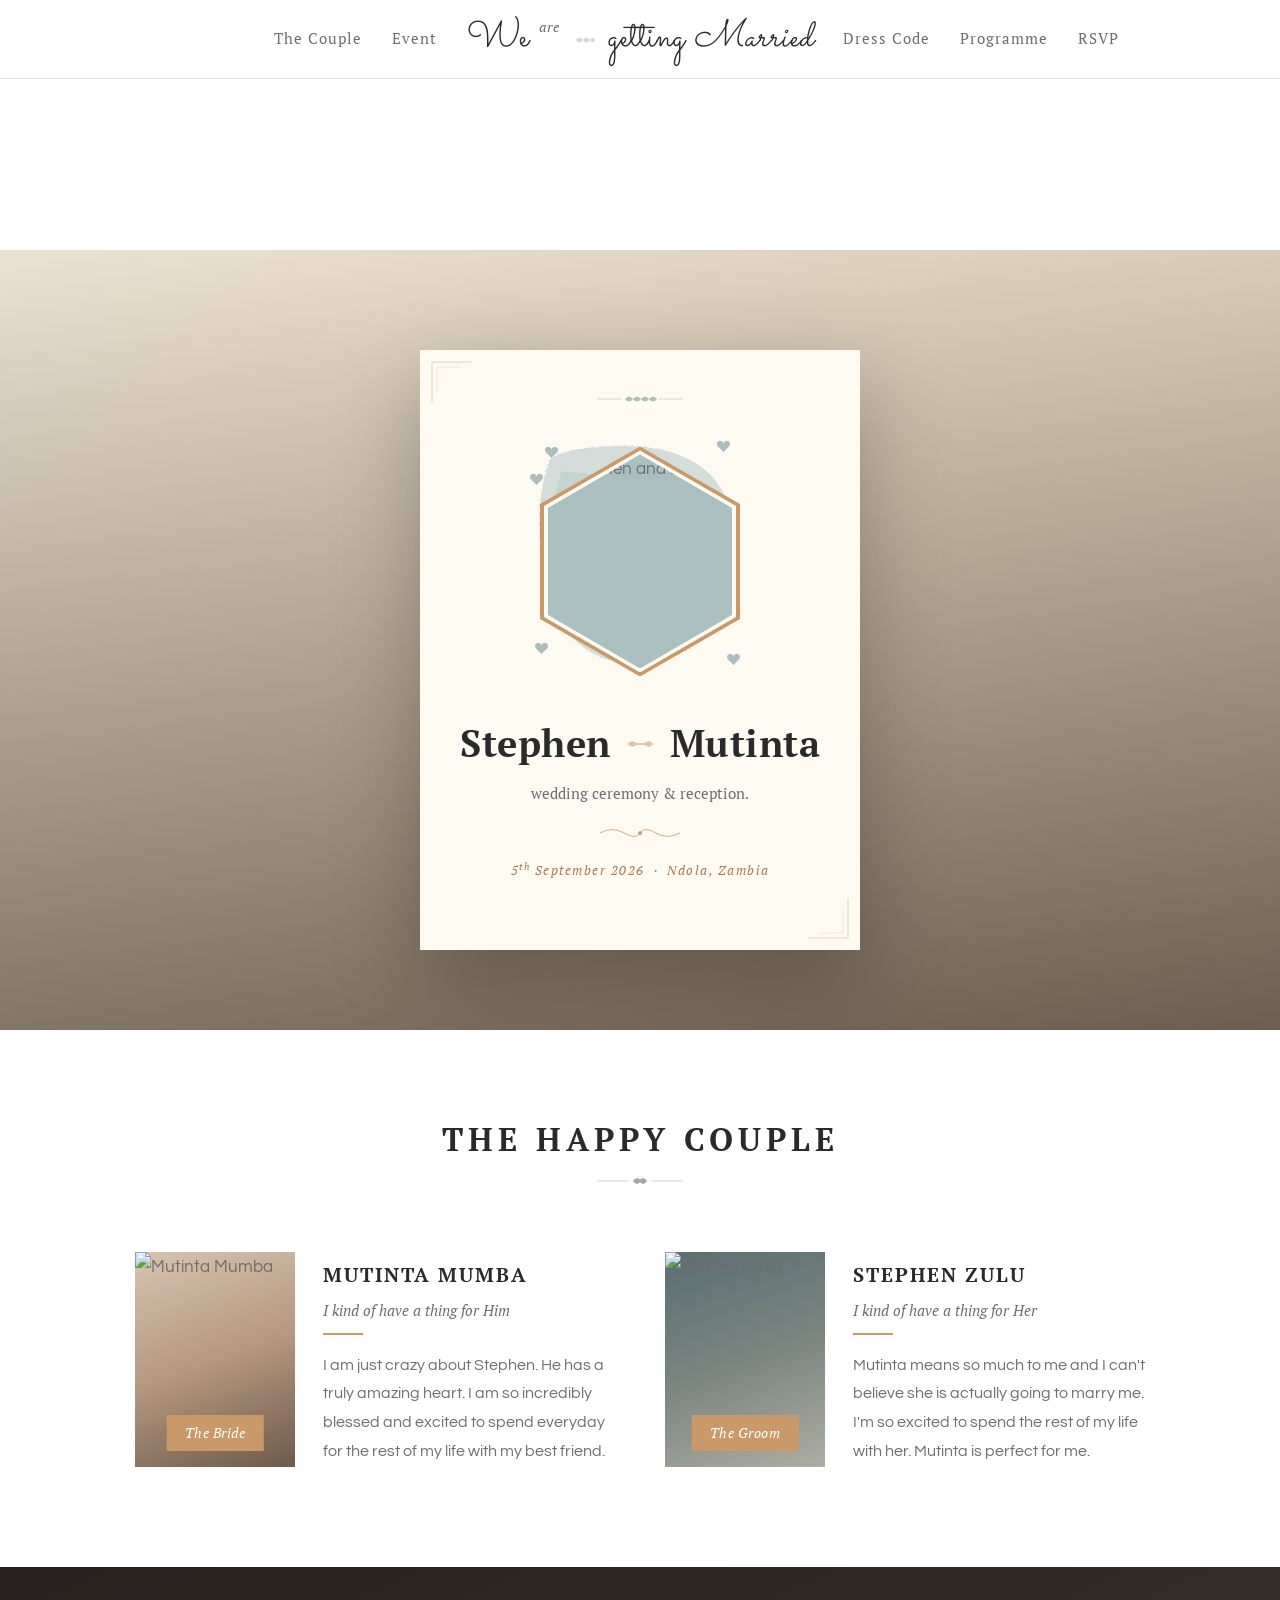
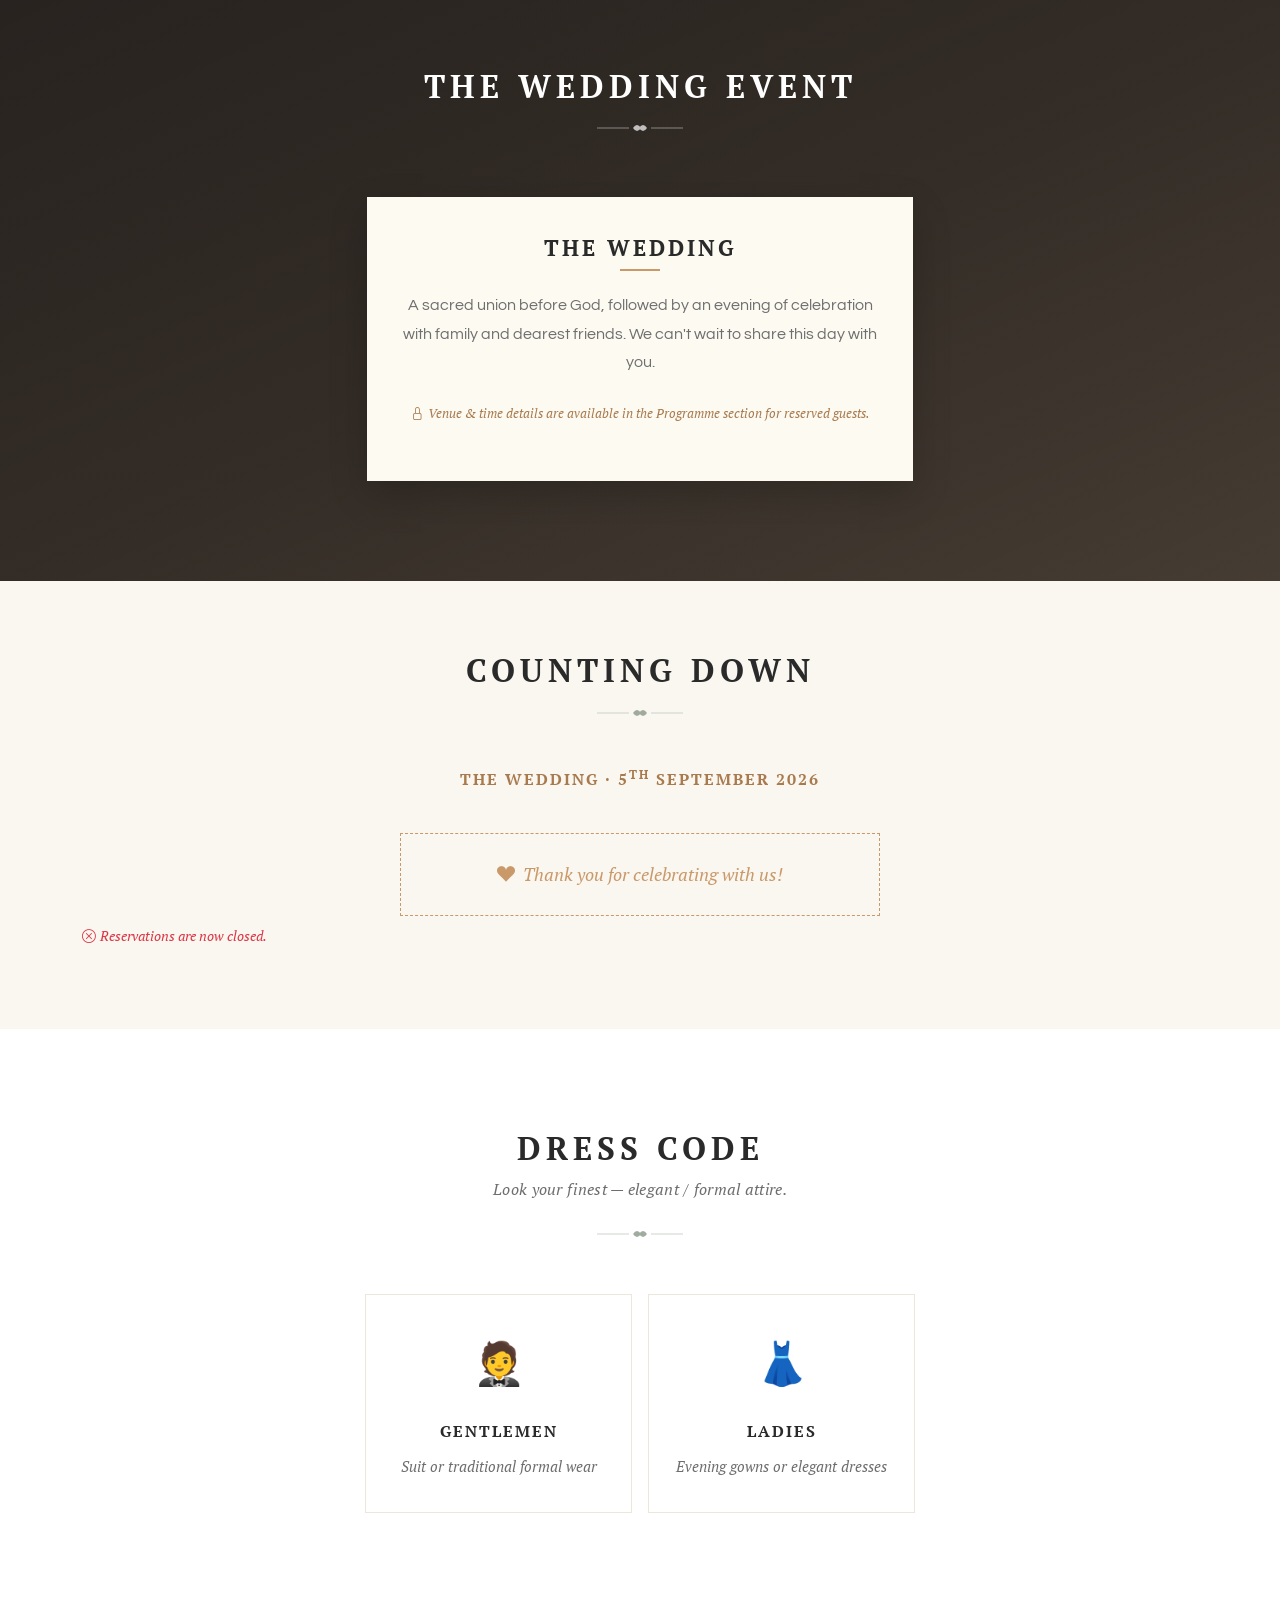
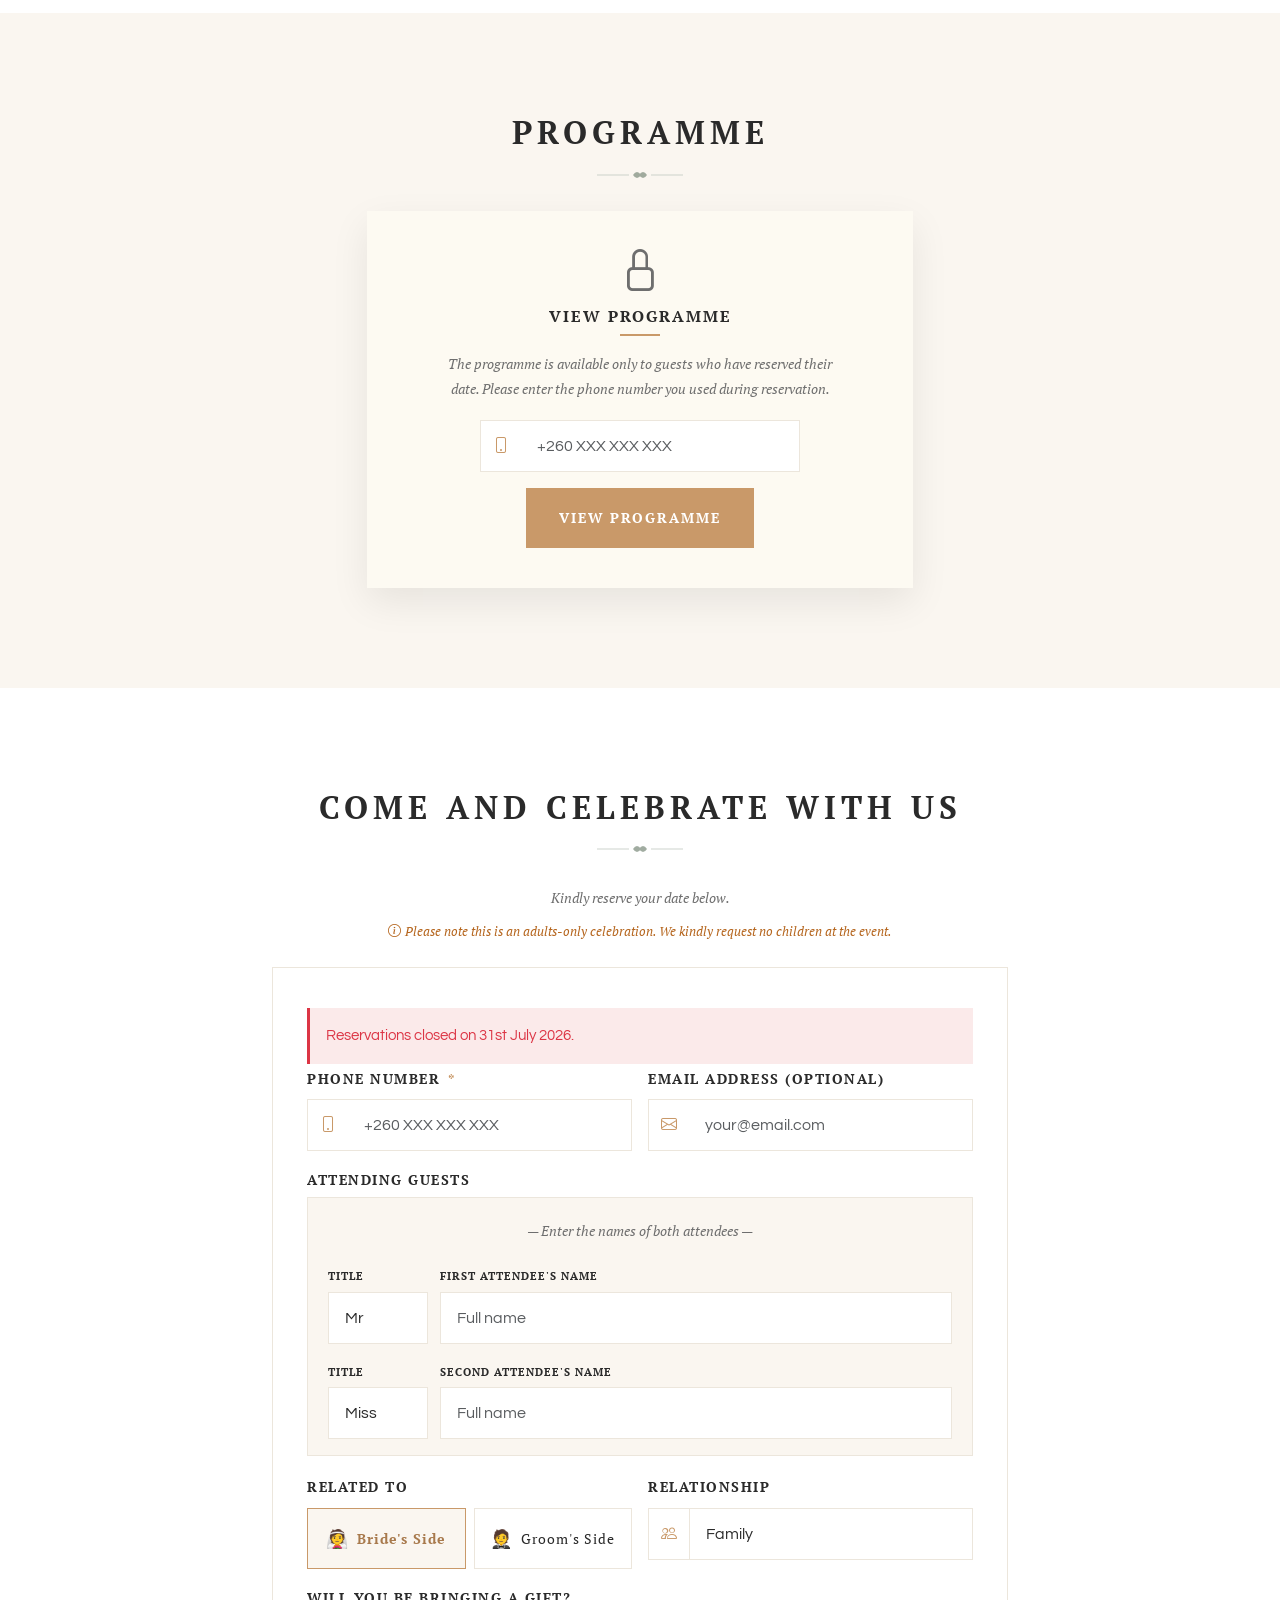
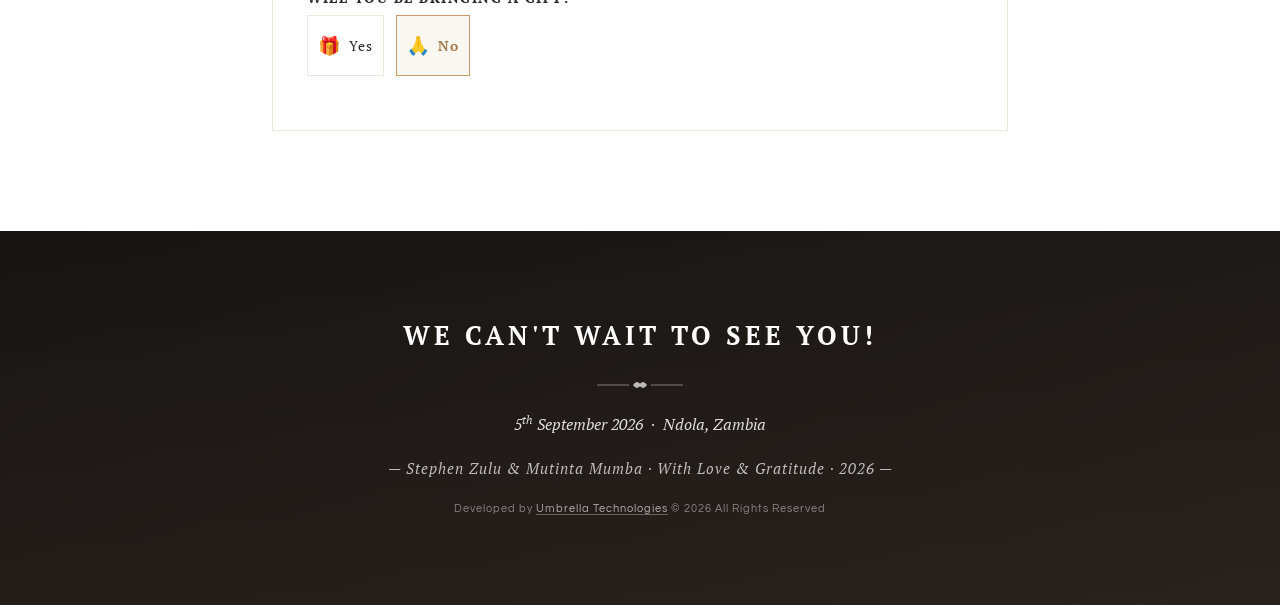
==== commit 287e09d1: "updated database to google sheets" ====
--- a/index.html
+++ b/index.html
@@ -724,8 +724,6 @@
 
 <!-- Bootstrap 5 JS -->
 <script src="https://cdn.jsdelivr.net/npm/bootstrap@5.3.3/dist/js/bootstrap.bundle.min.js"></script>
-<!-- SQL.js -->
-<script src="https://cdnjs.cloudflare.com/ajax/libs/sql.js/1.10.2/sql-wasm.js"></script>
 <!-- Wedding Logic -->
 <script src="wedding.js"></script>
 
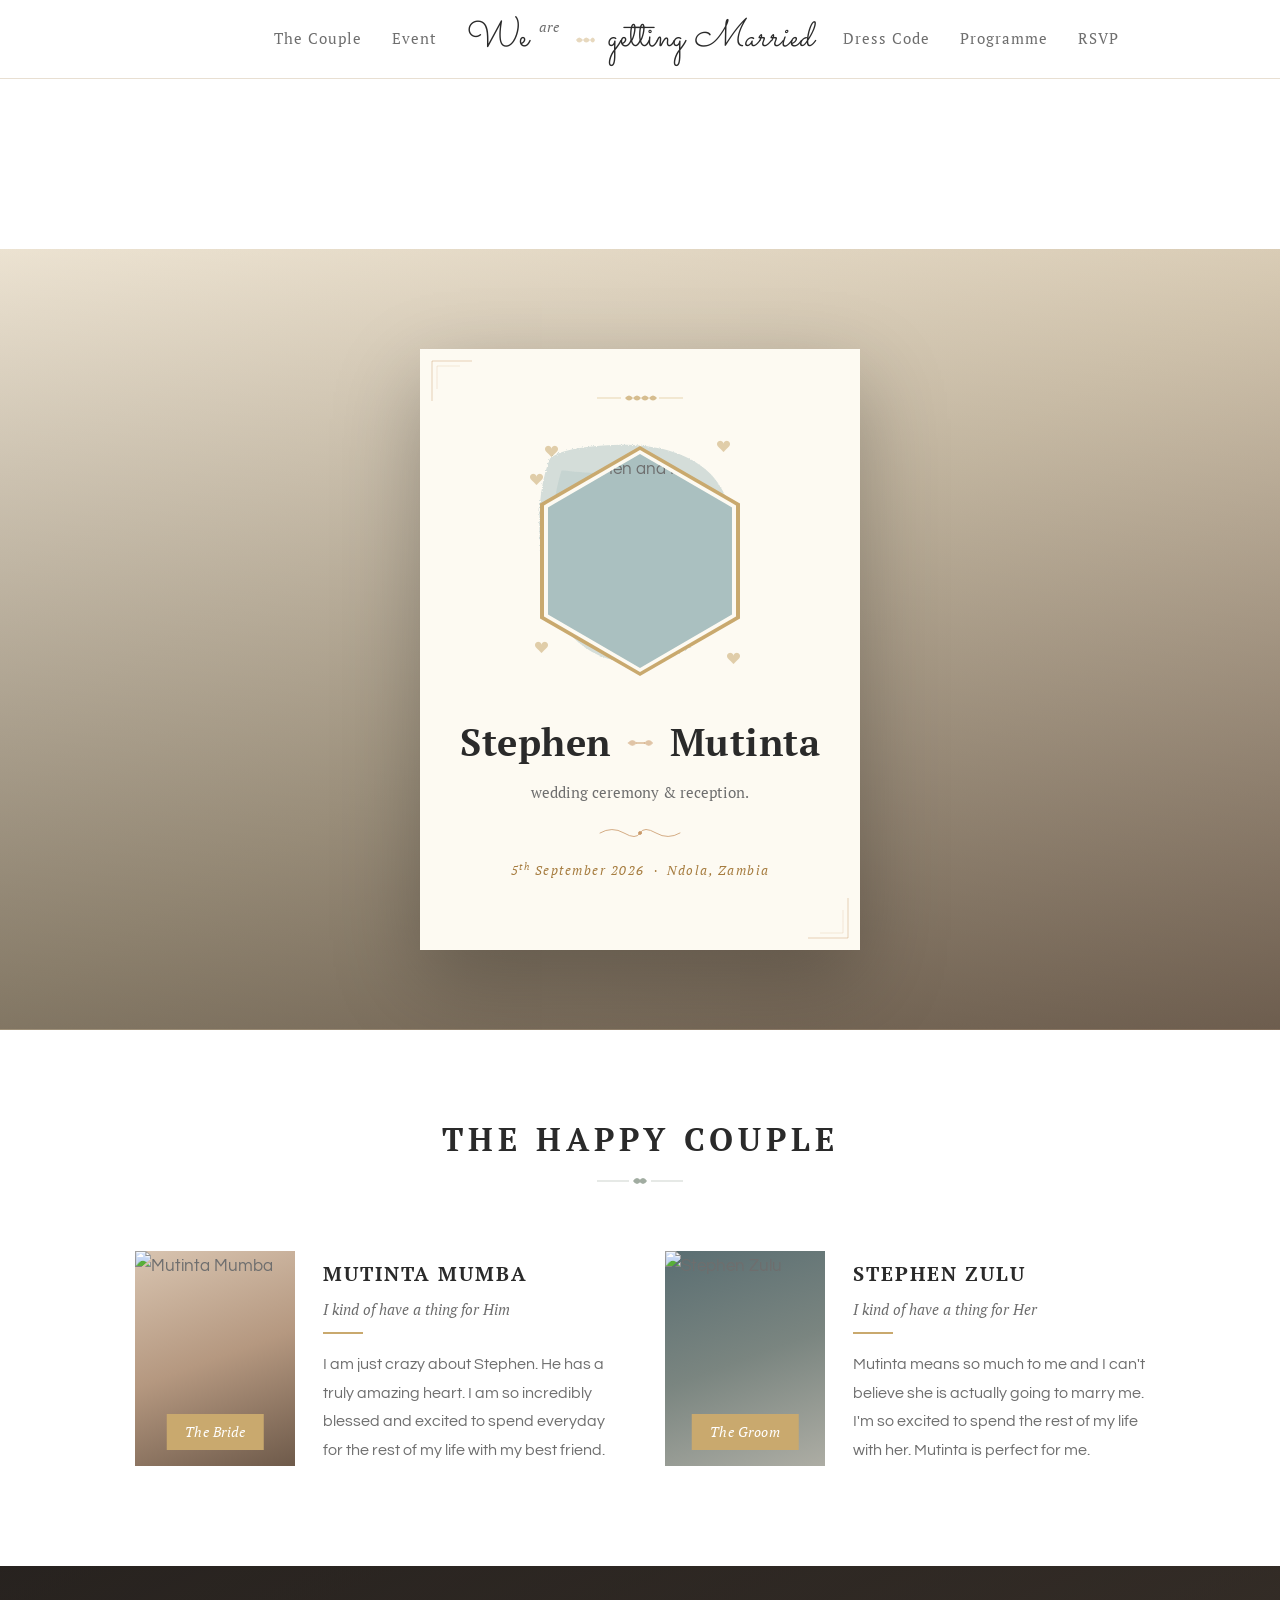
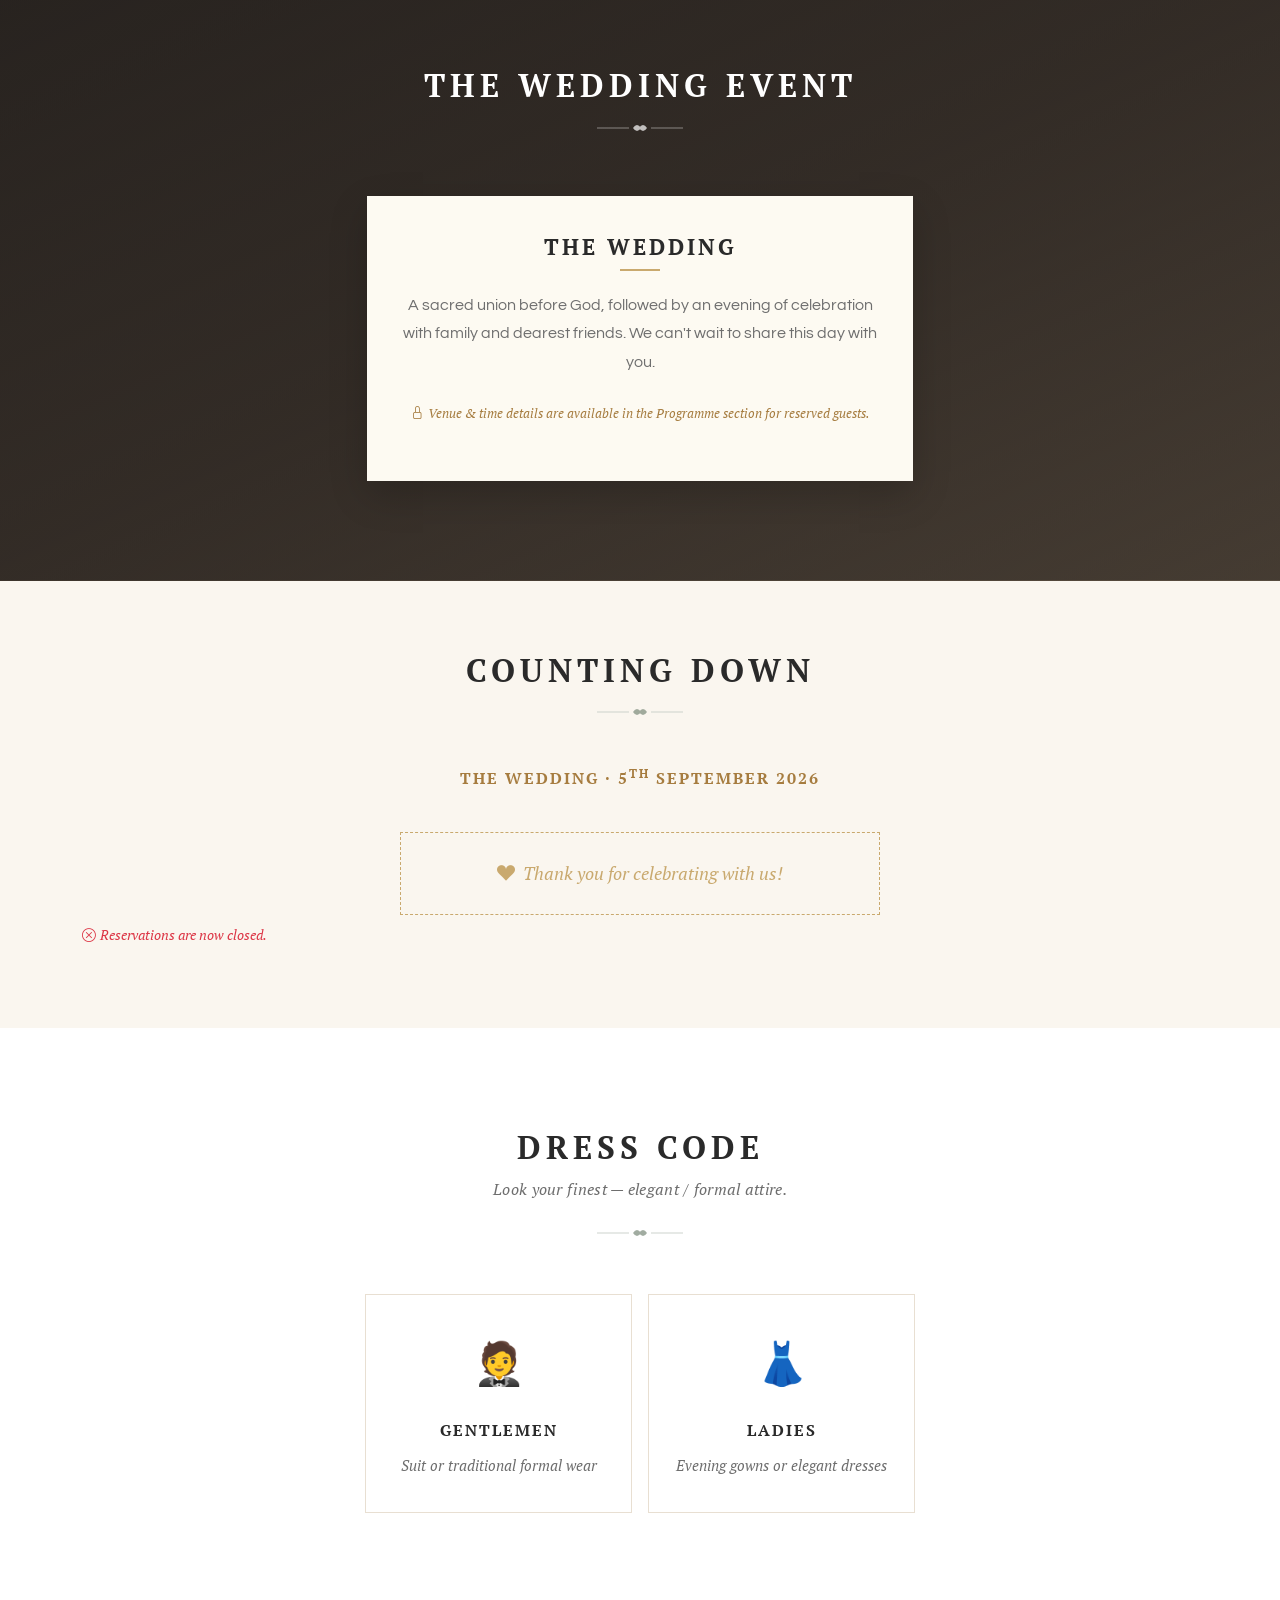
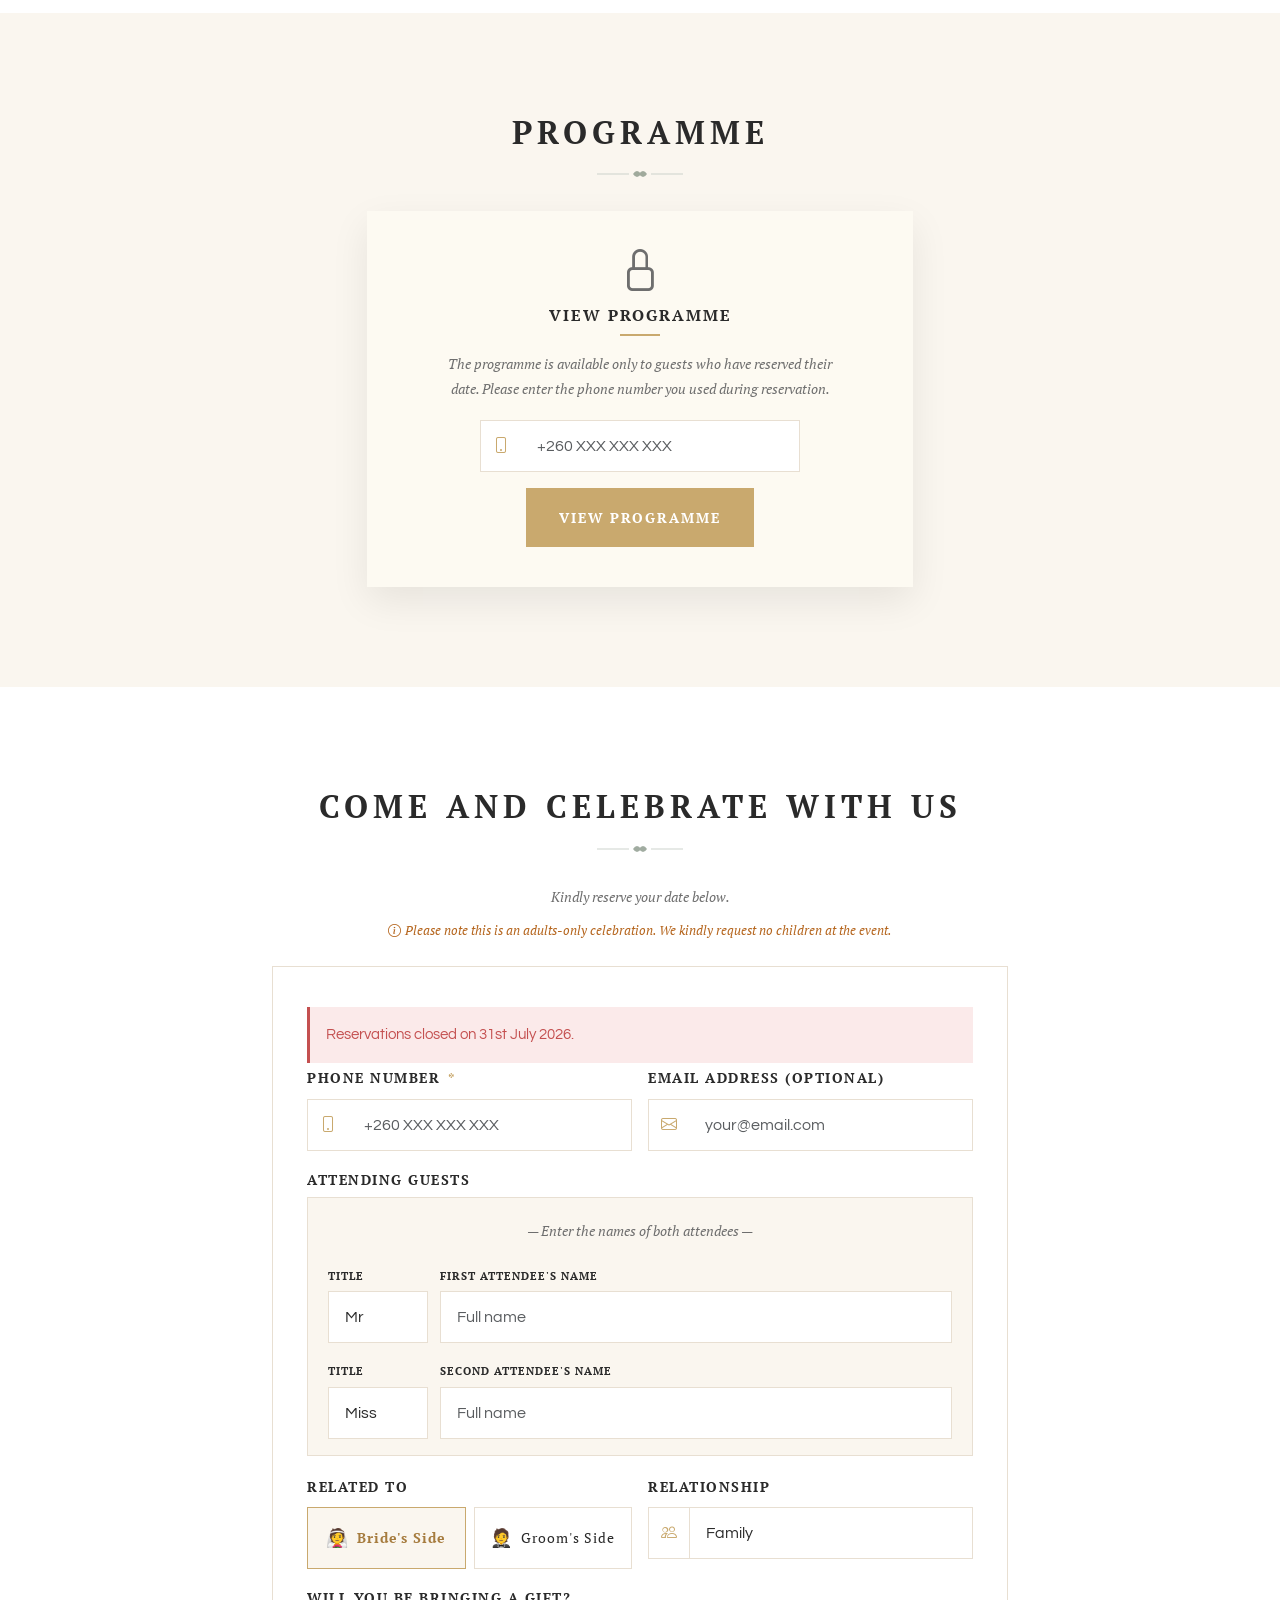
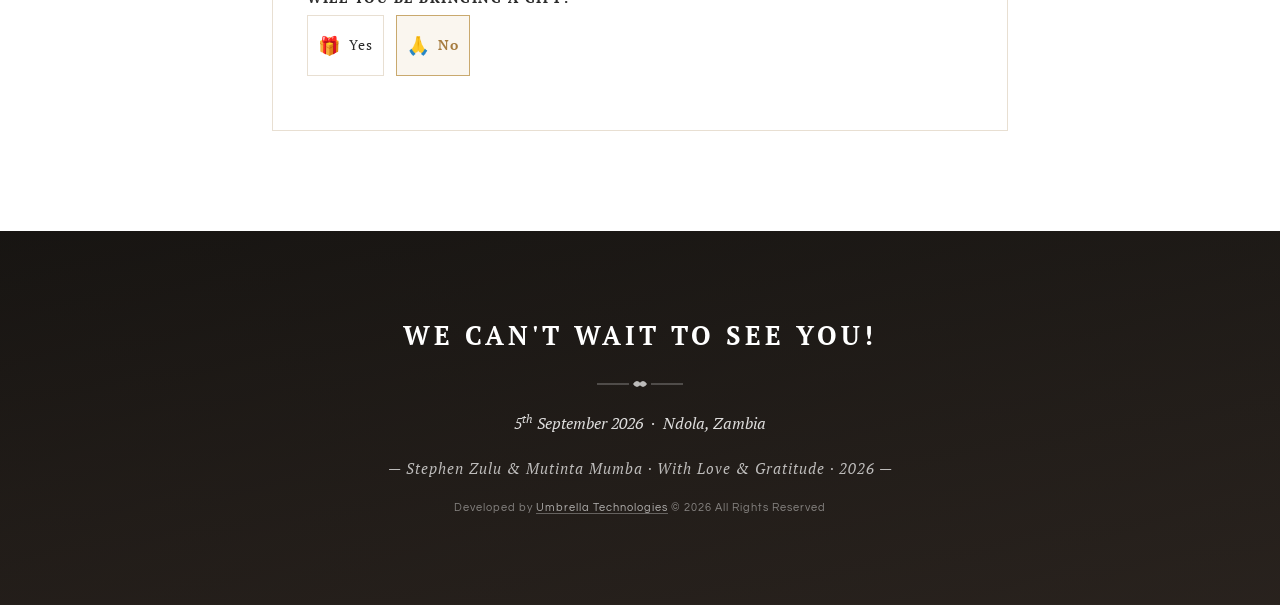
==== commit fde77c60: "ui color update" ====
--- a/index.html
+++ b/index.html
@@ -50,7 +50,7 @@
         <a href="#hero" class="dn-logo">
           We <span class="logo-tiny">are</span>
           <svg class="logo-mini-leaf" width="22" height="14" viewBox="0 0 22 14" aria-hidden="true">
-            <g fill="#9ab09a" opacity=".75">
+            <g fill="#c9a96e" opacity=".75">
               <path d="M2,7 Q5,2 9,7 Q5,12 2,7 Z"/>
               <path d="M9,7 Q12,2 16,7 Q12,12 9,7 Z"/>
               <path d="M16,7 Q19,2 21,7 Q19,12 16,7 Z"/>
@@ -89,13 +89,13 @@
         <!-- Two-laurel divider -->
         <div class="laurel-divider">
           <svg viewBox="0 0 90 14" aria-hidden="true">
-            <g fill="#9ab09a" opacity=".75">
+            <g fill="#c9a96e" opacity=".75">
               <path d="M30,7 Q34,2 38,7 Q34,12 30,7 Z"/>
               <path d="M38,7 Q42,2 46,7 Q42,12 38,7 Z"/>
               <path d="M46,7 Q50,2 54,7 Q50,12 46,7 Z"/>
               <path d="M54,7 Q58,2 62,7 Q58,12 54,7 Z"/>
             </g>
-            <path d="M2,7 L26,7 M64,7 L88,7" stroke="#c0c8c0" stroke-width=".7" fill="none"/>
+            <path d="M2,7 L26,7 M64,7 L88,7" stroke="#ddc493" stroke-width=".7" fill="none"/>
           </svg>
         </div>
 
--- a/wedding.css
+++ b/wedding.css
@@ -8,25 +8,25 @@
 :root {
   --bs-body-font-family: 'Questrial', sans-serif;
 
-  /* Demo palette — warm gold accent on cream/white */
-  --primary:        #6D8A91;   /* sage-blue – kept for nav active state */
-  --primary-dark:   #54707a;
-  --gold:           #c99969;   /* the demo's signature warm gold */
-  --gold-light:     #d9b388;
-  --gold-dark:      #a87a4d;
-  --secondary:      #c99969;
-  --secondary-dark: #a87a4d;
-  --secondary-2:    #E8EDE6;
-  --cream:          #faf6f0;
-  --bone:           #f9f6f1;
-  --paper:          #ffffff;
-  --ink:            #2a2a2a;       /* the demo's near-black headings */
-  --body-text:      #6e6e6e;       /* the demo's body copy grey */
-  --muted:          #999999;
-  --soft-brown:     #6e6157;
-  --hairline:       #ece6dc;
-  --success:        #4a7c59;
-  --error:          #dc3545;
+  /* Palette — white, gold & champagne */
+  --primary:        #c9a96e;   /* rich gold — nav active, accents */
+  --primary-dark:   #b08c4a;
+  --gold:           #c9a96e;   /* signature gold */
+  --gold-light:     #ddc493;
+  --gold-dark:      #a67c3f;
+  --secondary:      #c9a96e;
+  --secondary-dark: #a67c3f;
+  --secondary-2:    #f5efe4;   /* soft champagne tint */
+  --cream:          #faf6ef;   /* champagne background */
+  --bone:           #f7f2ea;   /* lighter champagne */
+  --paper:          #ffffff;   /* clean white */
+  --ink:            #2a2a2a;   /* near-black headings */
+  --body-text:      #6e6e6e;   /* body copy grey */
+  --muted:          #a09080;   /* warm muted */
+  --soft-brown:     #8a7762;   /* champagne-brown */
+  --hairline:       #e8dfd2;   /* champagne border */
+  --success:        #8a7440;   /* muted gold-green */
+  --error:          #c45050;
 }
 
 /* ── BASE ── */
@@ -1166,7 +1166,7 @@
 }
 .badge-groom {
   background: rgba(109,138,145,.18);
-  color: #54707a;
+  color: var(--gold-dark);
   font-family: 'PT Serif', serif;
   font-weight: 700;
   font-size: 11px;
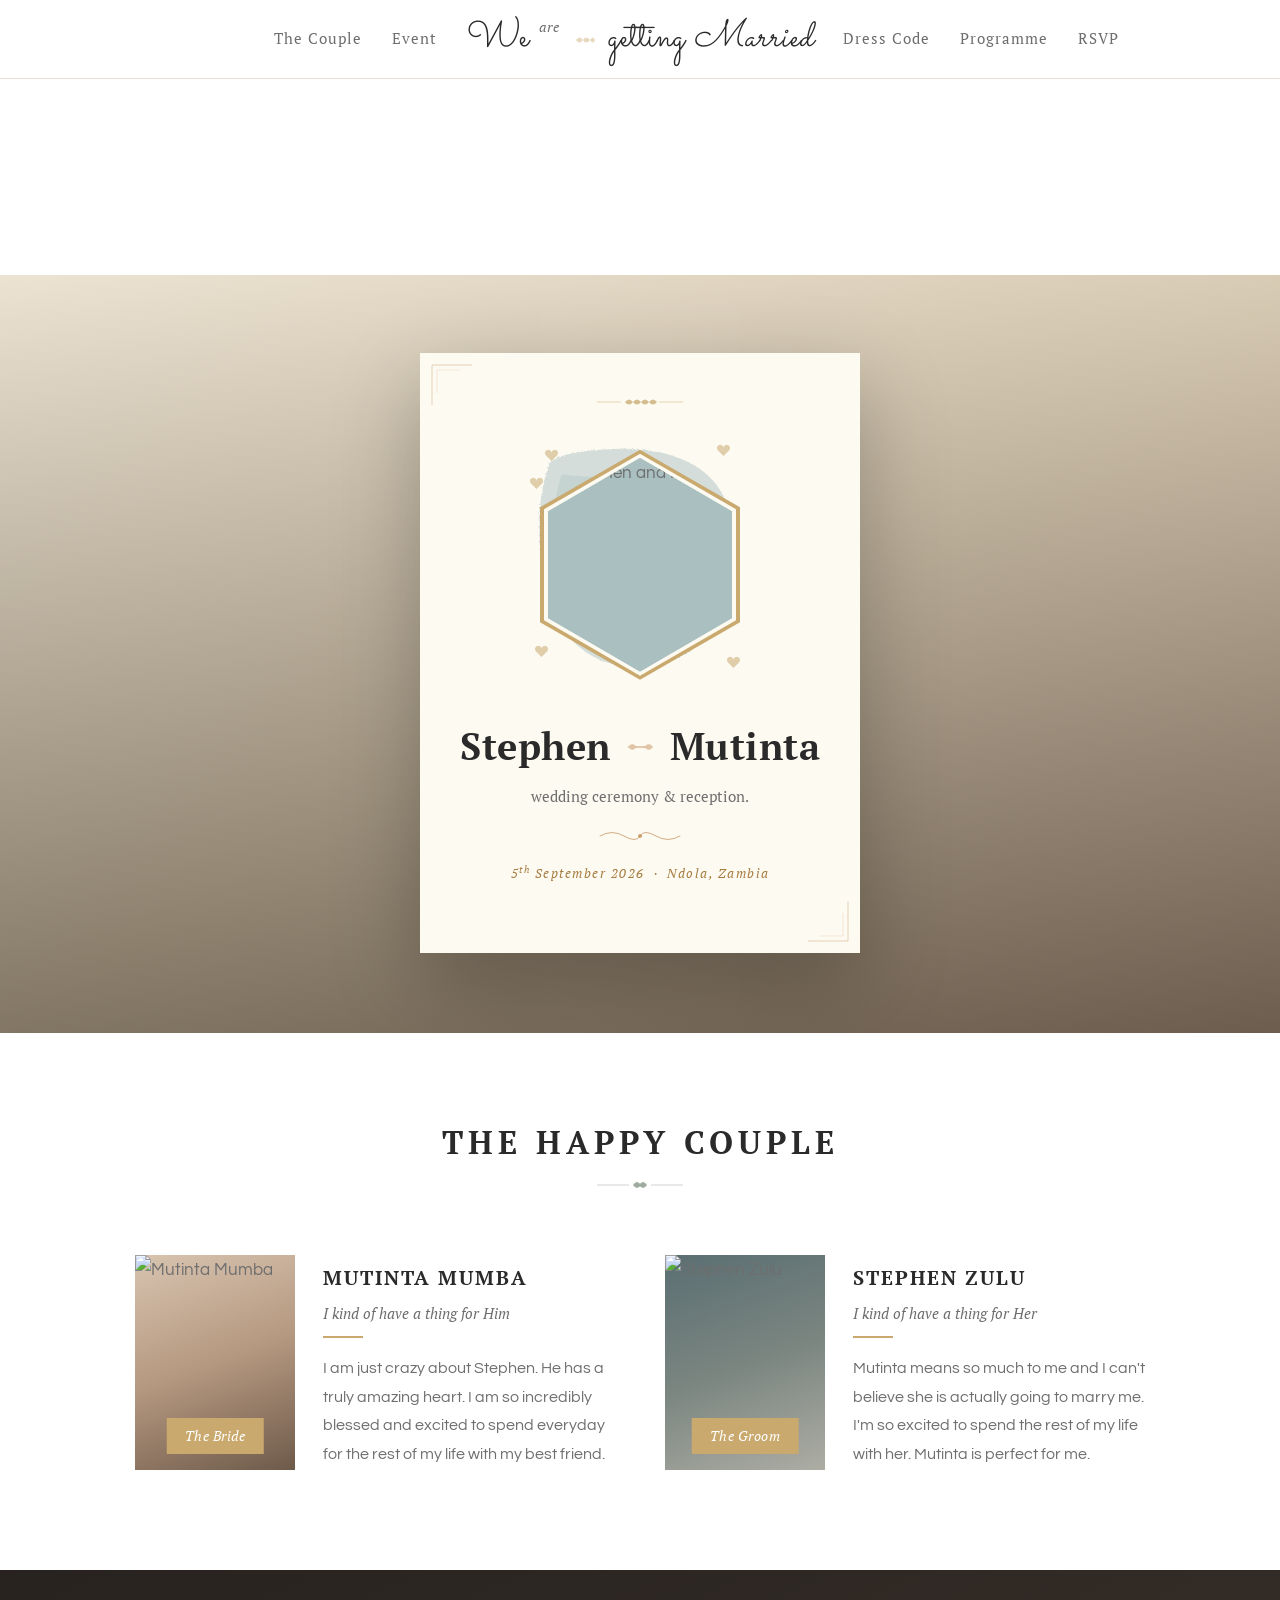
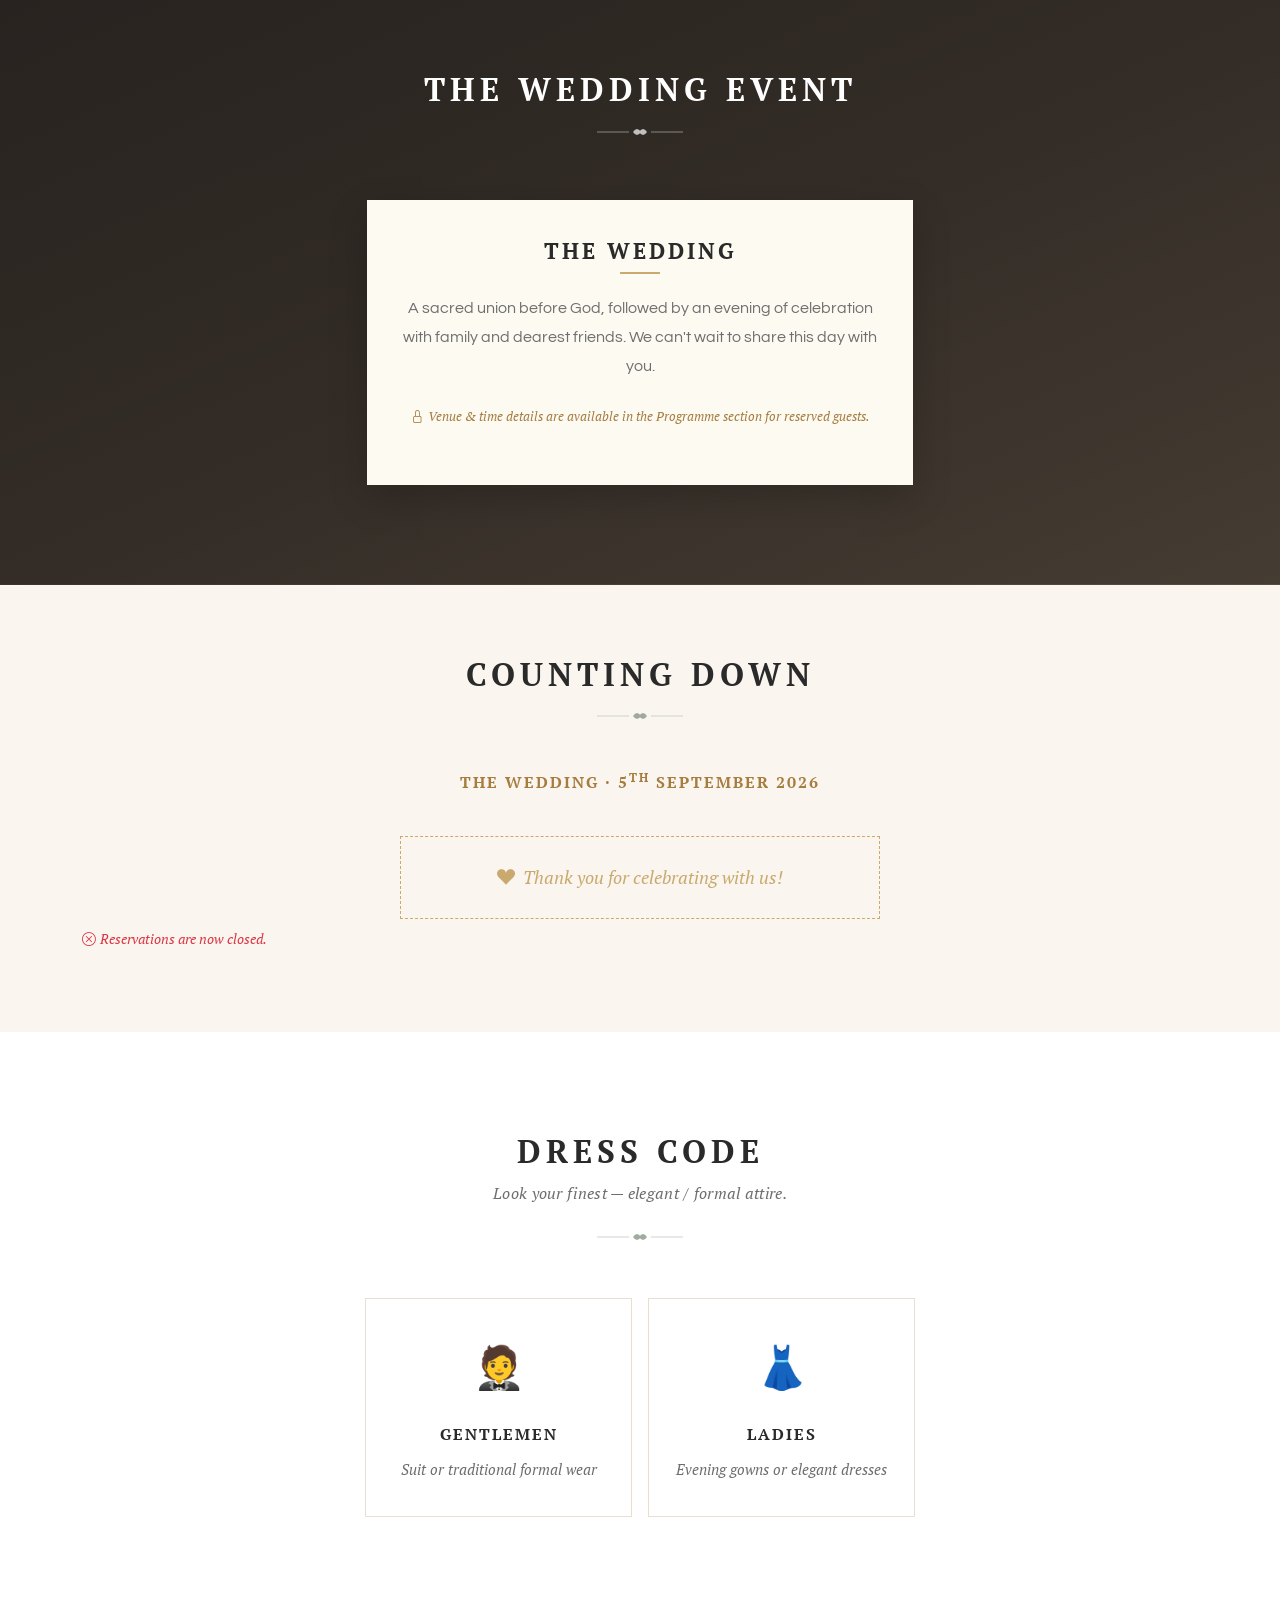
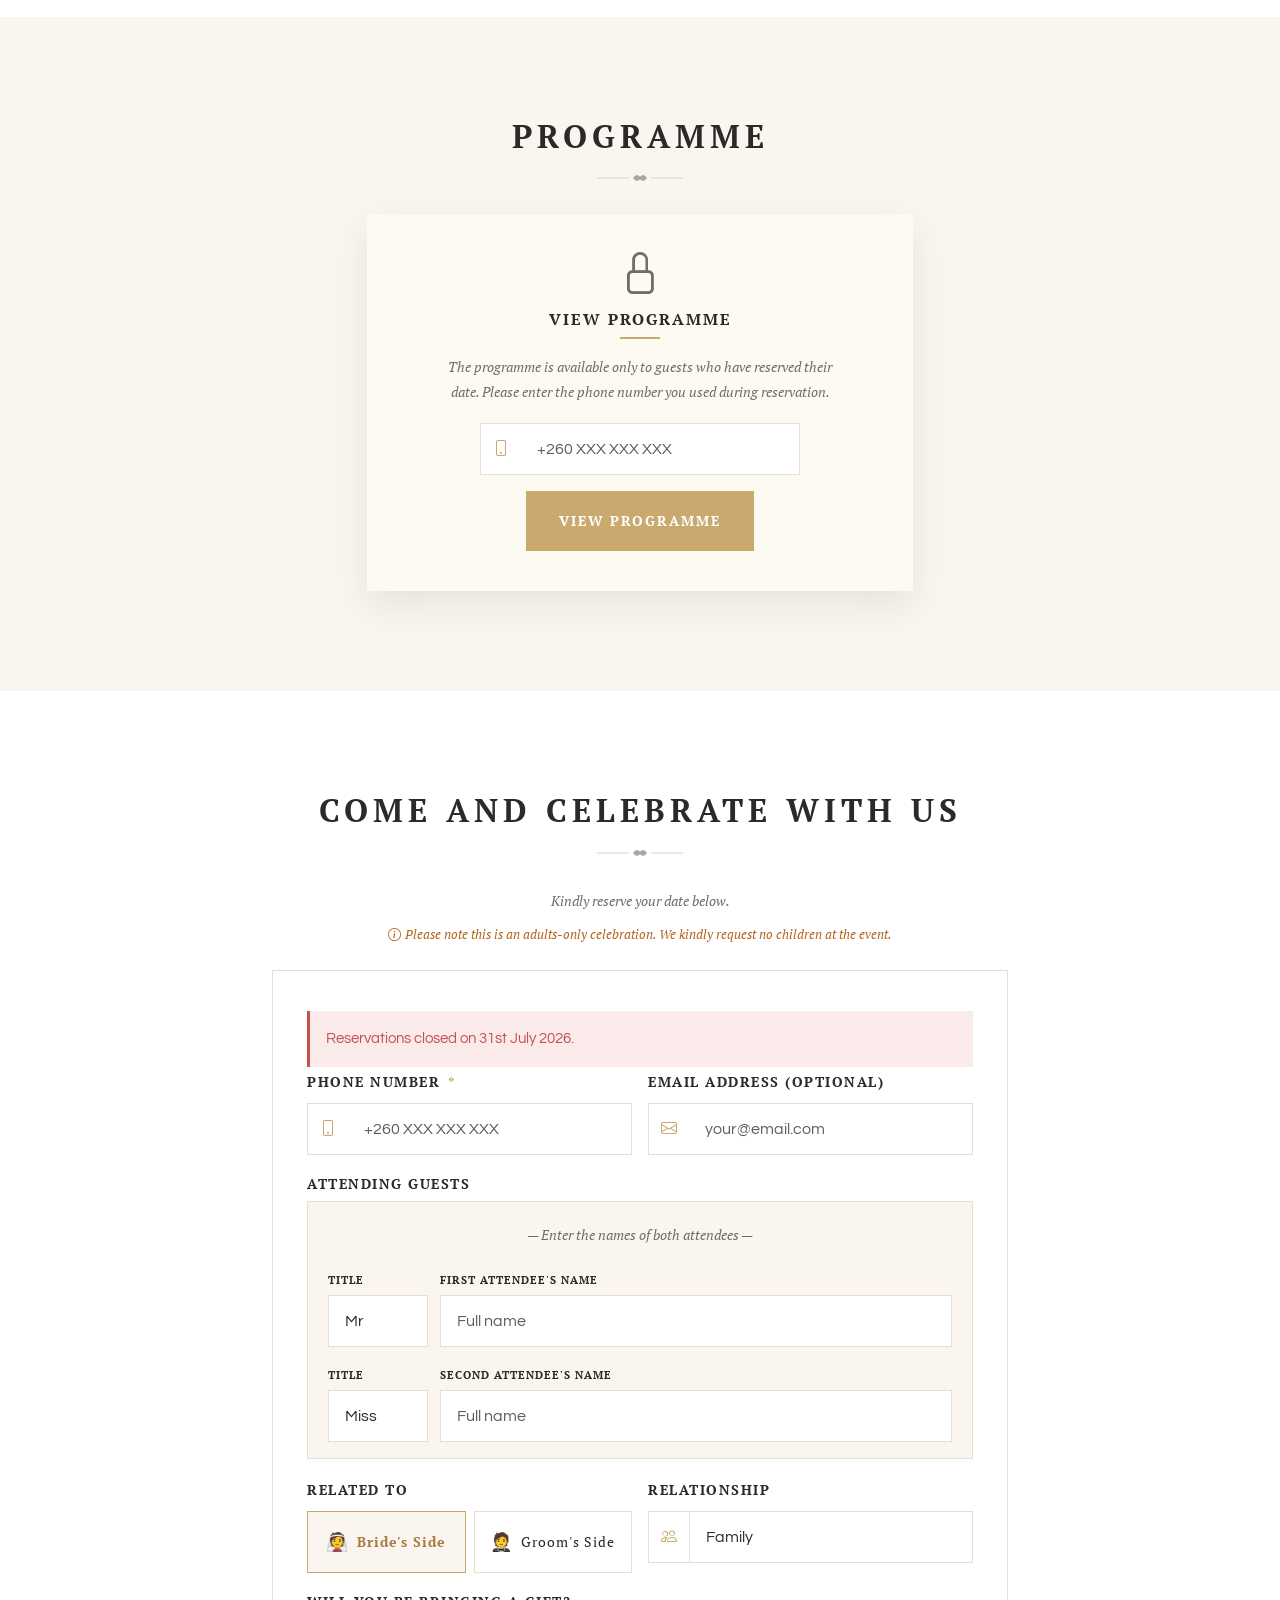
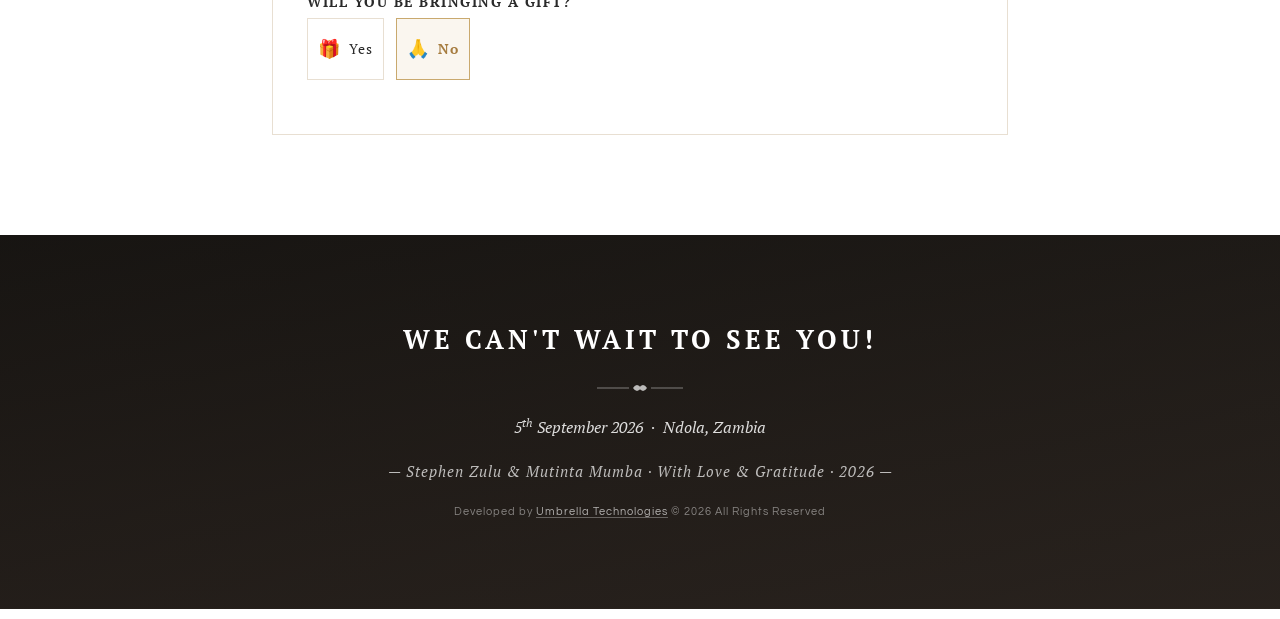
==== commit 7177734d: "number update" ====
--- a/index.html
+++ b/index.html
@@ -364,8 +364,7 @@
           <div class="programme-card">
             <h3 class="programme-card-title">Marriage Ceremony</h3>
             <span class="programme-card-rule"></span>
-            <p class="programme-couple-names">Stephen Zulu &amp; Mutinta Mumba</p>
-
+           
             <div class="programme-meta">
               <div><i class="bi bi-calendar-event me-1"></i>5<sup>th</sup> September 2025</div>
               <div><i class="bi bi-clock me-1"></i>09:00 hrs</div>
@@ -404,8 +403,7 @@
           <div class="programme-card">
             <h3 class="programme-card-title">Come Together</h3>
             <span class="programme-card-rule"></span>
-            <p class="programme-couple-names">Stephen Zulu &amp; Mutinta Mumba</p>
-
+          
             <div class="programme-meta">
               <div><i class="bi bi-calendar-event me-1"></i>5<sup>th</sup> September 2025</div>
               <div><i class="bi bi-clock me-1"></i>16:00 hrs</div>
--- a/wedding.css
+++ b/wedding.css
@@ -187,7 +187,7 @@
 .dahlia-hero {
   position: relative;
   display: flex; align-items: flex-start; justify-content: center;
-  padding: 100px 16px 80px;
+  padding: 78px 16px 80px;
   background-color: #b8a890;
   /* Hosted background image (Unsplash, free for commercial use) — pampas grass / dried florals.
      Light cream overlay keeps the ivory invitation card readable.
